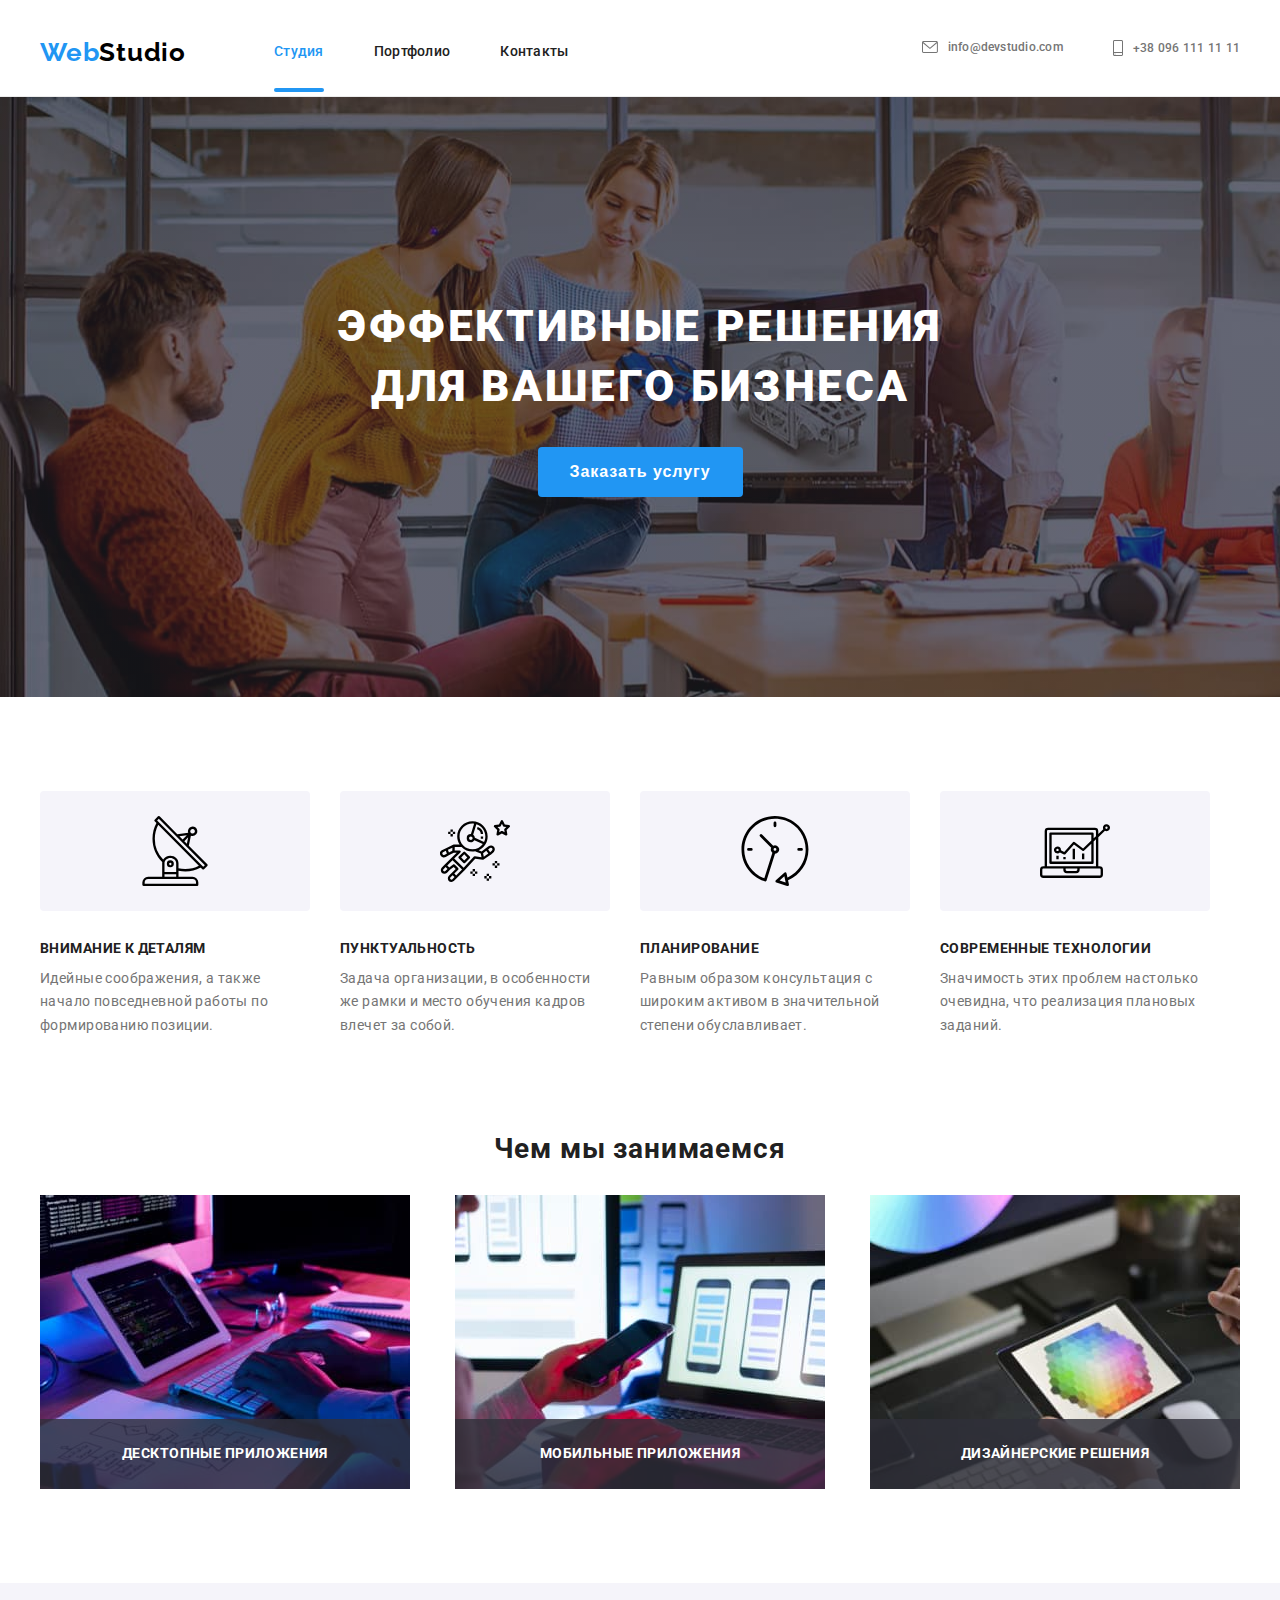
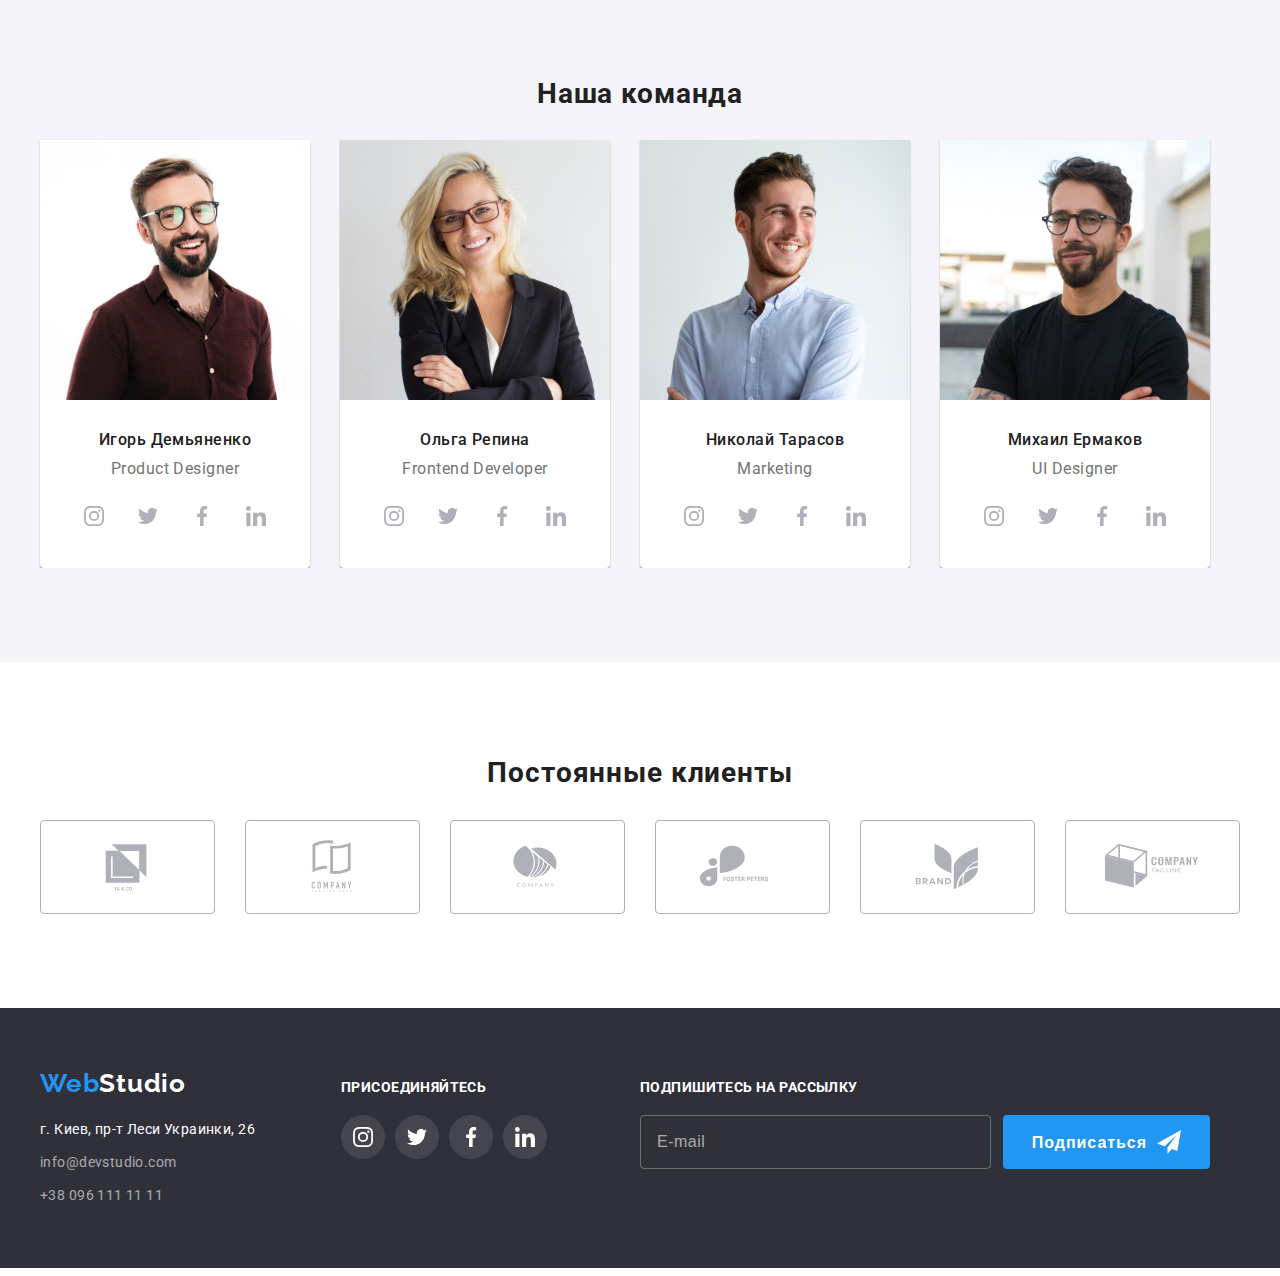
==== index.html @ 0d24db1a "main and portfolio pages update" ====
<!DOCTYPE html>
<html lang="ru">
  <head>
    <meta charset="UTF-8" />
    <meta http-equiv="X-UA-Compatible" content="IE=edge" />
    <meta name="viewport" content="width=device-width, initial-scale=1.0" />
    <title>Студия</title>
    <link rel="preconnect" href="https://fonts.gstatic.com" />
    <link
      href="https://fonts.googleapis.com/css2?family=Raleway:wght@700&family=Roboto:wght@400;500;700;900&display=swap"
      rel="stylesheet"
    />
    <link
      rel="stylesheet"
      href="https://cdnjs.cloudflare.com/ajax/libs/modern-normalize/1.1.0/modern-normalize.min.css"
      integrity="sha512-wpPYUAdjBVSE4KJnH1VR1HeZfpl1ub8YT/NKx4PuQ5NmX2tKuGu6U/JRp5y+Y8XG2tV+wKQpNHVUX03MfMFn9Q=="
      crossorigin="anonymous"
      referrerpolicy="no-referrer"
    />
    <link rel="stylesheet" href="./css/main.min.css" />
  </head>
  <body>
    <!--Header-->
    <header class="page-header">
      <div class="container header-container">
        <nav class="nav-menu">
          <a href="./index.html" class="logo"
            ><span class="logo__web">Web</span
            ><span class="logo__studio logo__studio_dark">Studio</span></a
          >
          <button type="button" class="btn btn-mob-menu">
            <svg class="btn-mob-menu" width="24" height="16">
              <use href=""></use>
              <use href=""></use>
            </svg>
          </button>
          <ul class="nav-list">
            <li class="nav-list__item">
              <a class="nav-list__link nav-list__link_current" href="./index.html">Студия</a>
            </li>
            <li class="nav-list__item">
              <a class="nav-list__link" href="./portfolio.html">Портфолио</a>
            </li>
            <li class="nav-list__item"><a class="nav-list__link" href="">Контакты</a></li>
          </ul>
        </nav>

        <ul class="contacts-list">
          <li class="contacts-list__item">
            <a class="contacts-list__link" href="mailto:info@devstudio.com">
              <svg class="contacts-list__icon" width="16" height="12">
                <use href="./images/symbol-defs.svg#icon-envelope"></use>
              </svg>
              info@devstudio.com
            </a>
          </li>
          <li class="contacts-list__item">
            <a class="contacts-list__link" href="tel:+380961111111">
              <svg class="contacts-list__icon" width="10" height="16">
                <use href="./images/symbol-defs.svg#icon-smartphone"></use>
              </svg>
              +38 096 111 11 11
            </a>
          </li>
        </ul>
      </div>
    </header>

    <!-- Main -->
    <main>
      <!--Hero-->
      <section class="section section-hero">
        <h1 class="hero-title main-title">Эффективные решения для вашего бизнеса</h1>
        <button class="btn btn-hero" type="button" data-modal-open>Заказать услугу</button>

        <!-- Modal -->
        <div class="backdrop is-hidden" data-modal>
          <div class="modal">
            <button type="button" class="close-btn" data-modal-close>
              <svg class="close-btn__icon" width="11" height="11">
                <use href="./images/symbol-defs.svg#icon-close-btn"></use>
              </svg>
            </button>

            <p class="modal-title">Оставьте свои данные, мы вам перезвоним</p>

            <form name="form">
              <div class="form-input-wrap">
                <label for="user-name" class="label">Имя</label>
                <div class="input-wrap">
                  <input type="text" name="name" id="user-name" class="input" />
                  <svg class="input__icon" width="18" height="18">
                    <use href="./images/symbol-defs.svg#icon-person"></use>
                  </svg>
                </div>
              </div>

              <div class="form-input-wrap">
                <label for="user-tel" class="label">Телефон</label>
                <div class="input-wrap">
                  <input type="tel" name="tel" id="user-tel" class="input" />
                  <svg class="input__icon" width="18" height="18">
                    <use href="./images/symbol-defs.svg#icon-phone-form"></use>
                  </svg>
                </div>
              </div>

              <div class="form-input-wrap">
                <label for="user-mail" class="label">Почта</label>
                <div class="input-wrap">
                  <input type="email" name="email" id="user-mail" class="input" />
                  <svg class="input__icon" width="18" height="18">
                    <use href="./images/symbol-defs.svg#icon-email-form"></use>
                  </svg>
                </div>
              </div>

              <div class="comment-wrap">
                <label for="user-comment" class="label">Комментарий</label>
                <textarea
                  name="form-comment"
                  id="user-comment"
                  class="comment"
                  placeholder="Введите текст"
                ></textarea>
              </div>

              <div class="agree-wrap">
                <input
                  type="checkbox"
                  name="checkbox"
                  id="check-agree"
                  class="user-check visually-hidden"
                />
                <label for="check-agree" class="label-agree">
                  <span class="label-agree__wrap">
                    <svg class="label-agree__icon" width="16" height="15">
                      <use href="./images/symbol-defs.svg#icon-check-item"></use>
                    </svg>
                  </span>
                  Соглашаюсь с рассылкой и принимаю &nbsp;<a class="label-agree__link" href=""
                    >Условия договора</a
                  >
                </label>
              </div>

              <button type="submit" class="btn btn-modal">Отправить</button>
            </form>
          </div>
        </div>
      </section>

      <!--Features-->
      <section class="section">
        <div class="container">
          <h2 class="visually-hidden">Особенности</h2>

          <ul class="features-list">
            <li class="features-list__item">
              <div class="features-list__container">
                <svg class="features-list__icon" width="70" height="70">
                  <use href="./images/symbol-defs.svg#icon-antenna"></use>
                </svg>
              </div>
              <h3 class="features-list__title">Внимание к деталям</h3>
              <p class="features-list__text">
                Идейные соображения, а также начало повседневной работы по формированию позиции.
              </p>
            </li>

            <li class="features-list__item">
              <div class="features-list__container">
                <svg class="features-list__icon" width="70" height="70">
                  <use href="./images/symbol-defs.svg#icon-astronaut"></use>
                </svg>
              </div>
              <h3 class="features-list__title">Пунктуальность</h3>
              <p class="features-list__text">
                Задача организации, в особенности же рамки и место обучения кадров влечет за собой.
              </p>
            </li>

            <li class="features-list__item features-card">
              <div class="features-list__container">
                <svg class="features-list__icon" width="70" height="70">
                  <use href="./images/symbol-defs.svg#icon-clock"></use>
                </svg>
              </div>
              <h3 class="features-list__title">Планирование</h3>
              <p class="features-list__text">
                Равным образом консультация с широким активом в значительной степени обуславливает.
              </p>
            </li>

            <li class="features-list__item">
              <div class="features-list__container">
                <svg class="features-list__icon" width="70" height="70">
                  <use href="./images/symbol-defs.svg#icon-diagram"></use>
                </svg>
              </div>
              <h3 class="features-list__title">Современные технологии</h3>
              <p class="features-list__text">
                Значимость этих проблем настолько очевидна, что реализация плановых заданий.
              </p>
            </li>
          </ul>

          <div class="specialisation-container">
            <h2 class="section-title">Чем мы занимаемся</h2>

            <ul class="specialisation-list">
              <li>
                <figure class="specialisation-list__fig">
                  <img
                    class="images"
                    src="./images/box-1.jpg"
                    width="370"
                    alt="Разработка структуры проекта"
                  />
                  <figcaption class="specialisation-list__label">Десктопные приложения</figcaption>
                </figure>
              </li>

              <li>
                <figure class="specialisation-list__fig">
                  <img
                    class="images"
                    src="./images/box-2.jpg"
                    width="370"
                    alt="Разработка дизайна проекта"
                  />
                  <figcaption class="specialisation-list__label">Мобильные приложения</figcaption>
                </figure>
              </li>

              <li>
                <figure class="specialisation-list__fig">
                  <img
                    class="images"
                    src="./images/box-3.jpg"
                    width="370"
                    alt="Подбор оформления для проекта"
                  />
                  <figcaption class="specialisation-list__label">Дизайнерские решения</figcaption>
                </figure>
              </li>
            </ul>
          </div>
        </div>
      </section>

      <!-- Our team -->
      <section class="section section_bgc_light-gray">
        <div class="container">
          <h2 class="section-title">Наша команда</h2>
          <ul class="team-list">
            <li class="team-list__item">
              <img
                class="images team-list__images"
                src="./images/img-1.jpg"
                width="270"
                alt="Фотография специалиста"
              />
              <h3 class="team-list__name">Игорь Демьяненко</h3>
              <p class="team-list__profession">Product Designer</p>

              <ul class="socials-list">
                <li class="socials-list__item">
                  <a class="socials-list__link" href="">
                    <svg
                      class="socials-list__icon socials-list__icon_fill_light-gray"
                      width="20"
                      height="20"
                    >
                      <use href="./images/symbol-defs.svg#icon-instagram"></use>
                    </svg>
                  </a>
                </li>

                <li class="socials-list__item">
                  <a class="socials-list__link" href="">
                    <svg
                      class="socials-list__icon socials-list__icon_fill_light-gray"
                      width="20"
                      height="20"
                    >
                      <use href="./images/symbol-defs.svg#icon-twitter"></use>
                    </svg>
                  </a>
                </li>

                <li class="socials-list__item">
                  <a class="socials-list__link" href="">
                    <svg
                      class="socials-list__icon socials-list__icon_fill_light-gray"
                      width="20"
                      height="20"
                    >
                      <use href="./images/symbol-defs.svg#icon-facebook"></use>
                    </svg>
                  </a>
                </li>

                <li class="socials-list__item">
                  <a class="socials-list__link" href="">
                    <svg
                      class="socials-list__icon socials-list__icon_fill_light-gray"
                      width="20"
                      height="20"
                    >
                      <use href="./images/symbol-defs.svg#icon-linkedin"></use>
                    </svg>
                  </a>
                </li>
              </ul>
            </li>

            <li class="team-list__item">
              <img
                class="images team-list__images"
                src="./images/img-2.jpg"
                width="270"
                alt="Фотография специалиста"
              />
              <h3 class="team-list__name">Ольга Репина</h3>
              <p class="team-list__profession" lang="en">Frontend Developer</p>

              <ul class="socials-list">
                <li class="socials-list__item">
                  <a class="socials-list__link" href="">
                    <svg
                      class="socials-list__icon socials-list__icon_fill_light-gray"
                      width="20"
                      height="20"
                    >
                      <use href="./images/symbol-defs.svg#icon-instagram"></use>
                    </svg>
                  </a>
                </li>

                <li class="socials-list__item">
                  <a class="socials-list__link" href="">
                    <svg
                      class="socials-list__icon socials-list__icon_fill_light-gray"
                      width="20"
                      height="20"
                    >
                      <use href="./images/symbol-defs.svg#icon-twitter"></use>
                    </svg>
                  </a>
                </li>

                <li class="socials-list__item">
                  <a class="socials-list__link" href="">
                    <svg
                      class="socials-list__icon socials-list__icon_fill_light-gray"
                      width="20"
                      height="20"
                    >
                      <use href="./images/symbol-defs.svg#icon-facebook"></use>
                    </svg>
                  </a>
                </li>

                <li class="socials-list__item">
                  <a class="socials-list__link" href="">
                    <svg
                      class="socials-list__icon socials-list__icon_fill_light-gray"
                      width="20"
                      height="20"
                    >
                      <use href="./images/symbol-defs.svg#icon-linkedin"></use>
                    </svg>
                  </a>
                </li>
              </ul>
            </li>

            <li class="team-list__item">
              <img
                class="images team-list__images"
                src="./images/img-3.jpg"
                width="270"
                alt="Фотография специалиста"
              />
              <h3 class="team-list__name">Николай Тарасов</h3>
              <p class="team-list__profession" lang="en">Marketing</p>

              <ul class="socials-list">
                <li class="socials-list__item">
                  <a class="socials-list__link" href="">
                    <svg
                      class="socials-list__icon socials-list__icon_fill_light-gray"
                      width="20"
                      height="20"
                    >
                      <use href="./images/symbol-defs.svg#icon-instagram"></use>
                    </svg>
                  </a>
                </li>

                <li class="socials-list__item">
                  <a class="socials-list__link" href="">
                    <svg
                      class="socials-list__icon socials-list__icon_fill_light-gray"
                      width="20"
                      height="20"
                    >
                      <use href="./images/symbol-defs.svg#icon-twitter"></use>
                    </svg>
                  </a>
                </li>

                <li class="socials-list__item">
                  <a class="socials-list__link" href="">
                    <svg
                      class="socials-list__icon socials-list__icon_fill_light-gray"
                      width="20"
                      height="20"
                    >
                      <use href="./images/symbol-defs.svg#icon-facebook"></use>
                    </svg>
                  </a>
                </li>

                <li class="socials-list__item">
                  <a class="socials-list__link" href="">
                    <svg
                      class="socials-list__icon socials-list__icon_fill_light-gray"
                      width="20"
                      height="20"
                    >
                      <use href="./images/symbol-defs.svg#icon-linkedin"></use>
                    </svg>
                  </a>
                </li>
              </ul>
            </li>

            <li class="team-list__item">
              <img
                class="images team-list__images"
                src="./images/img-4.jpg"
                width="270"
                alt="Фотография специалиста"
              />
              <h3 class="team-list__name">Михаил Ермаков</h3>
              <p class="team-list__profession" lang="en">UI Designer</p>

              <ul class="socials-list">
                <li class="socials-list__item">
                  <a class="socials-list__link" href="">
                    <svg
                      class="socials-list__icon socials-list__icon_fill_light-gray"
                      width="20"
                      height="20"
                    >
                      <use href="./images/symbol-defs.svg#icon-instagram"></use>
                    </svg>
                  </a>
                </li>

                <li class="socials-list__item">
                  <a class="socials-list__link" href="">
                    <svg
                      class="socials-list__icon socials-list__icon_fill_light-gray"
                      width="20"
                      height="20"
                    >
                      <use href="./images/symbol-defs.svg#icon-twitter"></use>
                    </svg>
                  </a>
                </li>

                <li class="socials-list__item">
                  <a class="socials-list__link" href="">
                    <svg
                      class="socials-list__icon socials-list__icon_fill_light-gray"
                      width="20"
                      height="20"
                    >
                      <use href="./images/symbol-defs.svg#icon-facebook"></use>
                    </svg>
                  </a>
                </li>

                <li class="socials-list__item">
                  <a class="socials-list__link" href="">
                    <svg
                      class="socials-list__icon socials-list__icon_fill_light-gray"
                      width="20"
                      height="20"
                    >
                      <use href="./images/symbol-defs.svg#icon-linkedin"></use>
                    </svg>
                  </a>
                </li>
              </ul>
            </li>
          </ul>
        </div>
      </section>

      <!-- clients -->
      <section class="section-clients section">
        <div class="container">
          <h2 class="section-title">Постоянные клиенты</h2>
          <ul class="clients-list">
            <li class="clients-list__item">
              <a href="" class="clients-list__link">
                <svg class="clients-list__icon" width="106" height="60">
                  <use href="./images/symbol-defs.svg#icon-logo"></use>
                </svg>
              </a>
            </li>
            <li class="clients-list__item">
              <a href="" class="clients-list__link">
                <svg class="clients-list__icon" width="106" height="60">
                  <use href="./images/symbol-defs.svg#icon-logo-1"></use>
                </svg>
              </a>
            </li>
            <li class="clients-list__item">
              <a href="" class="clients-list__link">
                <svg class="clients-list__icon" width="106" height="60">
                  <use href="./images/symbol-defs.svg#icon-logo-2"></use>
                </svg>
              </a>
            </li>
            <li class="clients-list__item">
              <a href="" class="clients-list__link">
                <svg class="clients-list__icon" width="106" height="60">
                  <use href="./images/symbol-defs.svg#icon-logo-3"></use>
                </svg>
              </a>
            </li>
            <li class="clients-list__item">
              <a href="" class="clients-list__link">
                <svg class="clients-list__icon" width="106" height="60">
                  <use href="./images/symbol-defs.svg#icon-logo-4"></use>
                </svg>
              </a>
            </li>
            <li class="clients-list__item">
              <a href="" class="clients-list__link">
                <svg class="clients-list__icon" width="106" height="60">
                  <use href="./images/symbol-defs.svg#icon-logo-5"></use>
                </svg>
              </a>
            </li>
          </ul>
        </div>
      </section>
    </main>

    <!-- Footer -->
    <footer class="footer">
      <div class="container footer-container">
        <div class="tablet-footer">
          <div class="section-address">
            <a href="./index.html" class="logo footer-logo">
              <span class="logo__web">Web</span
              ><span class="logo__studio logo__studio_light">Studio</span></a
            >
            <ul class="footer-contacts">
              <li class="footer-contacts__item">
                <address class="footer-contacts__address">г. Киев, пр-т Леси Украинки, 26</address>
              </li>
              <li class="footer-contacts__item">
                <a class="footer-contacts__link" href="mailto:info@devstudio.com"
                  >info@devstudio.com</a
                >
              </li>
              <li class="item">
                <a class="footer-contacts__link" href="tel:+380961111111">+38 096 111 11 11</a>
              </li>
            </ul>
          </div>

          <!-- section socials -->
          <section class="socials-section">
            <h3 class="socials-title">Присоединяйтесь</h3>

            <ul class="socials-list">
              <li class="socials-list__item">
                <a href="" class="socials-list__link socials-list__link_bgc_gray">
                  <svg
                    class="socials-list__icon socials-list__icon_fill_white"
                    width="20"
                    height="20"
                  >
                    <use href="./images/symbol-defs.svg#icon-instagram"></use>
                  </svg>
                </a>
              </li>

              <li class="socials-list__item">
                <a href="" class="socials-list__link socials-list__link_bgc_gray">
                  <svg
                    class="socials-list__icon socials-list__icon_fill_white"
                    width="20"
                    height="20"
                  >
                    <use href="./images/symbol-defs.svg#icon-twitter"></use>
                  </svg>
                </a>
              </li>

              <li class="socials-list__item">
                <a href="" class="socials-list__link socials-list__link_bgc_gray">
                  <svg
                    class="socials-list__icon socials-list__icon_fill_white"
                    width="20"
                    height="20"
                  >
                    <use href="./images/symbol-defs.svg#icon-facebook"></use>
                  </svg>
                </a>
              </li>

              <li class="socials-list__item">
                <a href="" class="socials-list__link socials-list__link_bgc_gray">
                  <svg
                    class="socials-list__icon socials-list__icon_fill_white"
                    width="20"
                    height="20"
                  >
                    <use href="./images/symbol-defs.svg#icon-linkedin"></use>
                  </svg>
                </a>
              </li>
            </ul>
          </section>
        </div>
        <!-- subscribe form -->
        <form class="subscribe-form">
          <label class="subscribe-label" for="subscribe">Подпишитесь на рассылку</label>
          <div class="input-btn-container">
            <input
              class="subscribe-input"
              type="email"
              name="user-email"
              id="subscribe"
              placeholder="E-mail"
            />
            <button type="submit" class="btn btn-subscribe">
              Подписаться
              <svg class="btn-subscribe__icon" width="24" height="24">
                <use href="./images/symbol-defs.svg#icon-send"></use>
              </svg>
            </button>
          </div>
        </form>
      </div>
    </footer>
    <script src="./js/modal.js"></script>
  </body>
</html>
---- css/main.min.css ----
h1,h2,h3,h4,h5,h6,p,ul,a{margin:0;padding:0;list-style:none;text-decoration:none}button,input,textarea,a{outline:none}.visually-hidden{position:absolute;width:1px;height:1px;margin:-1px;padding:0;overflow:hidden;border:0;clip:rect(0 0 0 0)}body{width:100vw;margin-left:auto;margin-right:auto;font-family:'Roboto', sans-serif;color:#757575}.images{display:block;max-width:100%;height:auto}.page-header{border-bottom:1px solid #ececec}@media screen and (min-width: 768px){.header-container{display:flex;align-items:center}}.container{max-width:1200px;padding-left:15px;padding-right:15px;margin-left:auto;margin-right:auto;overflow-x:hidden}@media screen and (max-width: 767px){.container{max-width:480px}}@media screen and (min-width: 768px) and (max-width: 1199px){.container{max-width:768px}}.section{padding-top:60px;padding-bottom:60px}@media screen and (min-width: 1200px){.section{padding-top:94px;padding-bottom:94px}}.logo{font-family:"Raleway",sans-serif;font-weight:700;font-size:24px;line-height:1.17;letter-spacing:0.03em}.logo__studio_dark{color:#000000}.logo__studio_light{color:#ffffff}.logo__web{color:#2196f3}@media screen and (min-width: 1200px){.logo{font-size:26px;line-height:1.19}}.footer-logo{display:block;margin-bottom:20px}.nav-list{display:flex;margin-left:88px;font-weight:500;font-size:14px;line-height:1.14;letter-spacing:0.02em}@media screen and (max-width: 767px){.nav-list{display:none}}.nav-list__item{position:relative}.nav-list__item:not(:last-child){margin-right:50px}.nav-list__link{display:block;padding-top:32px;padding-bottom:32px;color:#212121;transition-property:color;transition-duration:250ms;transition-timing-function:cubic-bezier(0.4, 0, 0.2, 1)}.nav-list__link:hover,.nav-list__link:focus{color:#2196f3}.nav-list__link_current{color:#2196f3}.nav-list__link_current::after{content:'';position:absolute;left:0;bottom:0;width:100%;height:4px;border-radius:2px;background-color:#2196f3}.nav-menu{display:flex;align-items:center}.contacts-list{margin-left:auto;font-weight:500;font-size:12px;line-height:1.17;letter-spacing:0.02em}.contacts-list__item:not(:last-child){margin-bottom:10px}.contacts-list__icon{margin-right:10px;fill:#757575;transition-property:fill;transition-duration:250ms;transition-timing-function:cubic-bezier(0.4, 0, 0.2, 1)}@media screen and (max-width: 767px){.contacts-list{display:none}}@media screen and (min-width: 1200px){.contacts-list{display:flex}.contacts-list__link{padding-top:32px;padding-bottom:32px}.contacts-list__item:not(:last-child){margin-right:50px}}.contacts-list__link{display:flex;align-items:center;color:currentColor;transition-property:color;transition-duration:250ms;transition-timing-function:cubic-bezier(0.4, 0, 0.2, 1)}.contacts-list__link:hover,.contacts-list__link:focus{color:#2196f3}.contacts-list__link:hover .contacts-list__icon,.contacts-list__link:focus .contacts-list__icon{fill:#2196f3}.section-hero{width:100%;text-align:center}@media screen and (max-width: 1199px){.section-hero{padding:118px 60px;background-image:linear-gradient(rgba(47,48,58,0.4), rgba(47,48,58,0.4)),url(../images/bg.jpg);background-repeat:no-repeat;background-size:cover}}@media screen and (min-width: 1200px){.section-hero{max-width:1600px;margin-left:auto;margin-right:auto;padding-top:200px;padding-bottom:200px;background-image:linear-gradient(rgba(47,48,58,0.4), rgba(47,48,58,0.4)),url(../images/bg.jpg);background-repeat:no-repeat;background-size:cover}}.section-hero .main-title{margin-bottom:30px;margin-left:auto;margin-right:auto;max-width:360px;font-weight:900;font-size:26px;line-height:1.62;letter-spacing:0.06em;text-transform:uppercase;word-wrap:break-word;color:#fff}@media screen and (min-width: 1200px){.section-hero .main-title{max-width:696px;font-size:44px;line-height:1.36}}.btn{font-weight:700;font-size:16px;line-height:1.87;letter-spacing:0.06em;text-align:center;border-style:none;border-radius:4px;color:#fff;cursor:pointer;transition-property:background-color, box-shadow, color;transition-duration:250ms;transition-timing-function:cubic-bezier(0.4, 0, 0.2, 1)}.btn:hover,.btn:focus{box-shadow:0px 4px 4px rgba(0,0,0,0.15);background-color:#188ce8}.btn-mob-menu{display:flex;justify-content:center;align-items:center;margin-top:10px;margin-bottom:10px;margin-left:auto;width:40px;height:40px}@media screen and (min-width: 768px){.btn-mob-menu{display:none}}.btn-hero,.btn-modal,.btn-subscribe{background-color:#2196f3}.btn-hero{padding:10px 32px}.btn-modal{padding:10px 56px}.btn-subscribe{display:flex;align-items:center;margin-left:auto;margin-right:auto;padding:10px 29px}.btn-subscribe__icon{margin-left:10px;fill:#fff}.filter-list__button{padding:6px 22px;font-weight:500;line-height:1.62;letter-spacing:0.03em;color:#212121;background-color:#f5f4fa}.filter-list__button:focus,.filter-list__button:hover{color:#fff;background-color:#2196f3;box-shadow:0px 3px 1px rgba(0,0,0,0.1),0px 1px 2px rgba(0,0,0,0.08),0px 2px 2px rgba(0,0,0,0.12)}.backdrop{width:100vw;height:100vh;position:fixed;top:0;left:0;z-index:1;background-color:rgba(0,0,0,0.2);transition-property:opacity, background-color;transition-duration:250ms;transition-timing-function:cubic-bezier(0.4, 0, 0.2, 1)}.is-hidden{opacity:0;pointer-events:none}.modal{position:absolute;left:50%;top:50%;padding:40px;transform:translate(-50%, -50%);width:528px;min-height:581px;background-color:#fff;box-shadow:0px 1px 3px rgba(0,0,0,0.12),0px 1px 1px rgba(0,0,0,0.14),0px 2px 1px rgba(0,0,0,0.2);border-radius:4px}.modal-title{margin-bottom:12px;font-weight:700;font-size:20px;line-height:1.15;text-align:center;letter-spacing:0.03em;color:#212121}.close-btn{display:flex;justify-content:center;align-items:center;position:absolute;top:8px;right:8px;width:30px;height:30px;background-color:#fff;border:1px solid rgba(0,0,0,0.1);border-radius:50%;cursor:pointer}.close-btn__icon{fill:#000;margin:auto;transition-property:fill;transition-duration:250ms;transition-timing-function:cubic-bezier(0.4, 0, 0.2, 1)}.close-btn:hover .close-btn__icon{fill:#2196f3}.form-input-wrap{display:flex;flex-direction:column}.label{margin-bottom:4px;font-size:12px;line-height:1.17;letter-spacing:0.01em;color:#757575;text-align:left}.input-wrap{position:relative;margin-bottom:10px}.input{height:40px;width:100%;padding-left:42px;border:1px solid rgba(33,33,33,0.2);border-radius:4px;transition-property:border-color;transition-duration:250ms;transition-timing-function:cubic-bezier(0.4, 0, 0.2, 1)}.input__icon{position:absolute;top:50%;left:12px;transform:translateY(-50%);transition-property:fill;transition-duration:250ms;transition-timing-function:cubic-bezier(0.4, 0, 0.2, 1)}.input:hover,.input:focus{border-color:#2196f3}.input:hover+.input__icon,.input:focus+.input__icon{fill:#2196f3}.comment-wrap{display:flex;flex-direction:column}.comment{height:120px;padding:12px 16px;margin-bottom:20px;resize:none;border:1px solid rgba(33,33,33,0.2);border-radius:4px}.comment::placeholder{font-size:12px;line-height:1.17;letter-spacing:0.01em;color:rgba(117,117,117,0.5)}.comment:hover,.comment:focus{border-color:#2196f3}.agree-wrap{display:flex;align-items:center;justify-content:center;height:24px;margin-bottom:30px}.label-agree{display:flex;align-items:center;margin-bottom:0;font-size:14px;line-height:1.71;letter-spacing:0.03em;color:#757575}.label-agree__wrap{display:flex;align-items:center;justify-content:center;margin-right:7px;width:16px;height:15px;border:2px solid #000;border-radius:2px;fill:#fff}.user-check:checked+.label-agree .label-agree__wrap{border:none;background-color:#2196f3}.label-agree__link{color:#2196f3;text-decoration:underline}.section-title{margin-bottom:30px;font-weight:700;font-size:28px;line-height:1.18;text-align:center;letter-spacing:0.03em;color:#212121}.section_bgc_light-gray{background-color:#f5f4fa}.features-list__container{max-width:100%;display:flex;justify-content:center;align-items:center;margin-bottom:30px;height:120px;background:#f5f4fa;border-radius:4px}.features-list__title{margin-bottom:10px;font-weight:700;font-size:14px;line-height:1.14;letter-spacing:0.03em;text-transform:uppercase;color:#212121}.features-list__text{font-size:14px;line-height:1.71;letter-spacing:0.03em}@media screen and (max-width: 767px){.features-list__title{text-align:center}.features-list__item:not(:last-child){margin-bottom:30px}}@media screen and (min-width: 1200px){.features-list{margin-bottom:94px;display:flex}.features-list:not(:last-child){margin-right:30px}}@media screen and (min-width: 767px) and (max-width: 1199px){.features-list{display:flex;flex-wrap:wrap;margin-top:-30px;margin-left:-30px}.features-list__item{margin-top:30px;margin-left:30px;max-width:calc((100% - 60px) / 2)}}@media screen and (min-width: 1200px){.features-list{display:flex;margin-top:-30px;margin-left:-30px}.features-list__item{margin-top:30px;margin-left:30px;max-width:calc((100% - 120px) / 4)}.features-list:not(:last-child){margin-right:30px}}.specialisation-container{display:none}@media screen and (min-width: 1200px){.specialisation-container{display:block}}.specialisation-list{display:flex;justify-content:space-between}.specialisation-list__fig{display:flex;position:relative;margin:0}.specialisation-list__label{position:absolute;bottom:0;width:100%;padding-top:27px;padding-bottom:27px;font-weight:700;font-size:14px;line-height:1.14;text-align:center;letter-spacing:0.03em;text-transform:uppercase;color:#fff;background:rgba(47,48,58,0.8)}.team-list__item{padding-bottom:30px;background:#ffffff;box-shadow:0px 1px 3px rgba(0,0,0,0.12),0px 1px 1px rgba(0,0,0,0.14),0px 2px 1px rgba(0,0,0,0.2);border-radius:0px 0px 4px 4px}@media screen and (max-width: 767px){.team-list__item:not(:last-child){margin-bottom:30px}}.team-list__images{margin-bottom:30px}.team-list__name{margin-bottom:10px;font-weight:500;font-size:16px;line-height:1.19;text-align:center;letter-spacing:0.03em;color:#212121}.team-list__profession{margin-bottom:16px;font-size:16px;line-height:1.19;text-align:center;letter-spacing:0.03em}@media screen and (min-width: 768px) and (max-width: 1199px){.team-list{display:flex;flex-wrap:wrap;margin-top:-30px;margin-left:-30px}.team-list__item{width:calc((100% - 60px) / 2);margin-top:30px;margin-left:30px}}@media screen and (min-width: 1200px){.team-list{display:flex}.team-list__item:not(:last-child){margin-right:30px}}.socials-list{display:flex;justify-content:center}.socials-list__item:not(:last-child){margin-right:10px}.socials-list__link{display:flex;justify-content:center;align-items:center;width:44px;height:44px;border-radius:50%;transition-property:background-color;transition-duration:250ms;transition-timing-function:cubic-bezier(0.4, 0, 0.2, 1)}.socials-list__link:hover,.socials-list__link:focus{background-color:#2196f3}.socials-list__link:hover .socials-list__icon,.socials-list__link:focus .socials-list__icon{fill:#fff}.socials-list__link_bgc_gray{background-color:rgba(255,255,255,0.1)}.socials-list__icon{transition-property:fill;transition-duration:250ms;transition-timing-function:cubic-bezier(0.4, 0, 0.2, 1)}.socials-list__icon_fill_light-gray{fill:#afb1b8}.socials-list__icon_fill_white{fill:#fff}.clients-list__link{display:flex;justify-content:center;align-items:center;height:92px;border:1px solid #afb1b8;border-radius:4px;transition-property:border;transition-duration:250ms;transition-timing-function:cubic-bezier(0.4, 0, 0.2, 1)}.clients-list__link:hover,.clients-list__link:focus{border:1px solid #2196f3}.clients-list__link:hover .clients-list__icon,.clients-list__link:hover .clients-list__icon,.clients-list__link:focus .clients-list__icon,.clients-list__link:focus .clients-list__icon{fill:#2196f3}.clients-list__icon{fill:#afb1b8;transition-property:fill;transition-duration:250ms;transition-timing-function:cubic-bezier(0.4, 0, 0.2, 1)}.clients-list{display:flex;flex-wrap:wrap;margin-top:-30px;margin-left:-30px}.clients-list__item{width:calc((100% - 60px) / 2);margin-top:30px;margin-left:30px}@media screen and (min-width: 768px) and (max-width: 1199px){.clients-list{display:flex;flex-wrap:wrap;margin-top:-30px;margin-left:-30px}.clients-list__item{width:calc((100% - 90px) / 3);margin-top:30px;margin-left:30px}}@media screen and (min-width: 1200px){.clients-list{display:flex;margin-top:-30px;margin-left:-30px}.clients-list__item{width:calc((100% - 180px) / 6);margin-top:30px;margin-left:30px}}.footer{background-color:#2f303a}.footer-container{padding-top:60px;padding-bottom:60px}@media screen and (min-width: 1200px){.footer-container{display:flex}}@media screen and (min-width: 768px){.tablet-footer{display:flex;align-items:top;justify-content:center}}.footer-contacts__address{font-style:inherit;font-size:14px;line-height:1.71;letter-spacing:0.03em;color:#fff}.footer-contacts__link{font-size:14px;line-height:1.71;letter-spacing:0.03em;color:rgba(255,255,255,0.6);transition-property:color;transition-duration:250ms;transition-timing-function:cubic-bezier(0.4, 0, 0.2, 1)}.footer-contacts__link:hover,.footer-contacts__link:focus{color:#2196f3}@media screen and (max-width: 767px){.section-address{text-align:center;margin-bottom:60px}.footer-contacts{text-align:center}.footer-contacts__item:not(:last-child){margin-bottom:8px}}@media screen and (min-width: 768px) and (max-width: 1199px){.section-address{text-align:center;margin-bottom:60px}.footer-contacts{text-align:center}.footer-contacts__item:nth-child(1){margin-bottom:5px}.footer-contacts__item:nth-child(2){margin-bottom:8px}}@media screen and (min-width: 1200px){.section-address{display:flex;flex-flow:column;min-width:231px}.footer-contacts__item:not(:last-child){margin-bottom:9px}}.socials-title{margin-bottom:20px;font-weight:700;font-size:14px;line-height:1.14;letter-spacing:0.03em;text-transform:uppercase;color:#fff}@media screen and (max-width: 767px){.socials-section{text-align:center;margin-bottom:60px}}@media screen and (min-width: 768px) and (max-width: 1199px){.socials-section{text-align:center;margin-left:165px}}@media screen and (min-width: 1200px){.socials-section{padding-top:12px;margin-left:70px}}.subscribe-form{text-align:center}@media screen and (min-width: 1200px){.input-btn-container{display:flex;width:570px}.subscribe-form{margin-left:93px;padding-top:12px;text-align-last:left}}.subscribe-label{display:block;margin-bottom:20px;font-weight:700;font-size:14px;line-height:1.14;letter-spacing:0.03em;text-transform:uppercase;color:#fff}.subscribe-input{height:50px;padding-left:16px;margin-bottom:20px;width:100%;border:1px solid rgba(255,255,255,0.3);border-radius:4px;background-color:transparent;color:#fff}.subscribe-input::placeholder{font-size:16px;line-height:1.25;letter-spacing:0.03em;color:rgba(255,255,255,0.6)}.subscribe-input:hover,.subscribe-input:focus{border-color:#2196f3}@media screen and (min-width: 768px){.subscribe-input{width:450px}}@media screen and (min-width: 1200px){.subscribe-input{margin-right:12px;margin-bottom:0}}.projects{padding-top:94px;padding-bottom:94px}.filter-list{display:flex;justify-content:center;margin-bottom:50px}.filter-list__item:not(:last-child){margin-right:8px}.projects-list{display:flex;flex-wrap:wrap;margin-top:-30px;margin-left:-30px}.projects-list__fig{position:relative;margin:0;overflow:hidden}.projects-list__overlay{position:absolute;bottom:0;left:0;transform:translateY(105%);padding:63px 24px;width:100%;height:100%;font-size:18px;line-height:1.56;letter-spacing:0.03em;color:#fff;background:rgba(33,150,243,0.9);transition:transform 250ms cubic-bezier(0.4, 0, 0.2, 1)}.projects-list__card{display:block;padding:20px 24px;border:1px solid #eeeeee;border-top:none}.projects-list__name{margin-bottom:4px;font-weight:700;font-size:18px;line-height:36px;letter-spacing:0.06em;color:#212121}.projects-list__type{font-size:16px;line-height:30px;letter-spacing:0.03em}.projects-list__item{flex-basis:calc(100% / 3 - 30px);margin-top:30px;margin-left:30px;transition-property:box-shadow;transition-duration:250ms;transition-timing-function:cubic-bezier(0.4, 0, 0.2, 1)}.projects-list__item:hover{box-shadow:0px 1px 1px rgba(0,0,0,0.12),0px 4px 4px rgba(0,0,0,0.06),1px 4px 6px rgba(0,0,0,0.16)}.projects-list__item:hover .projects-list__overlay{transform:translateY(0)}
/*# sourceMappingURL=main.min.css.map */
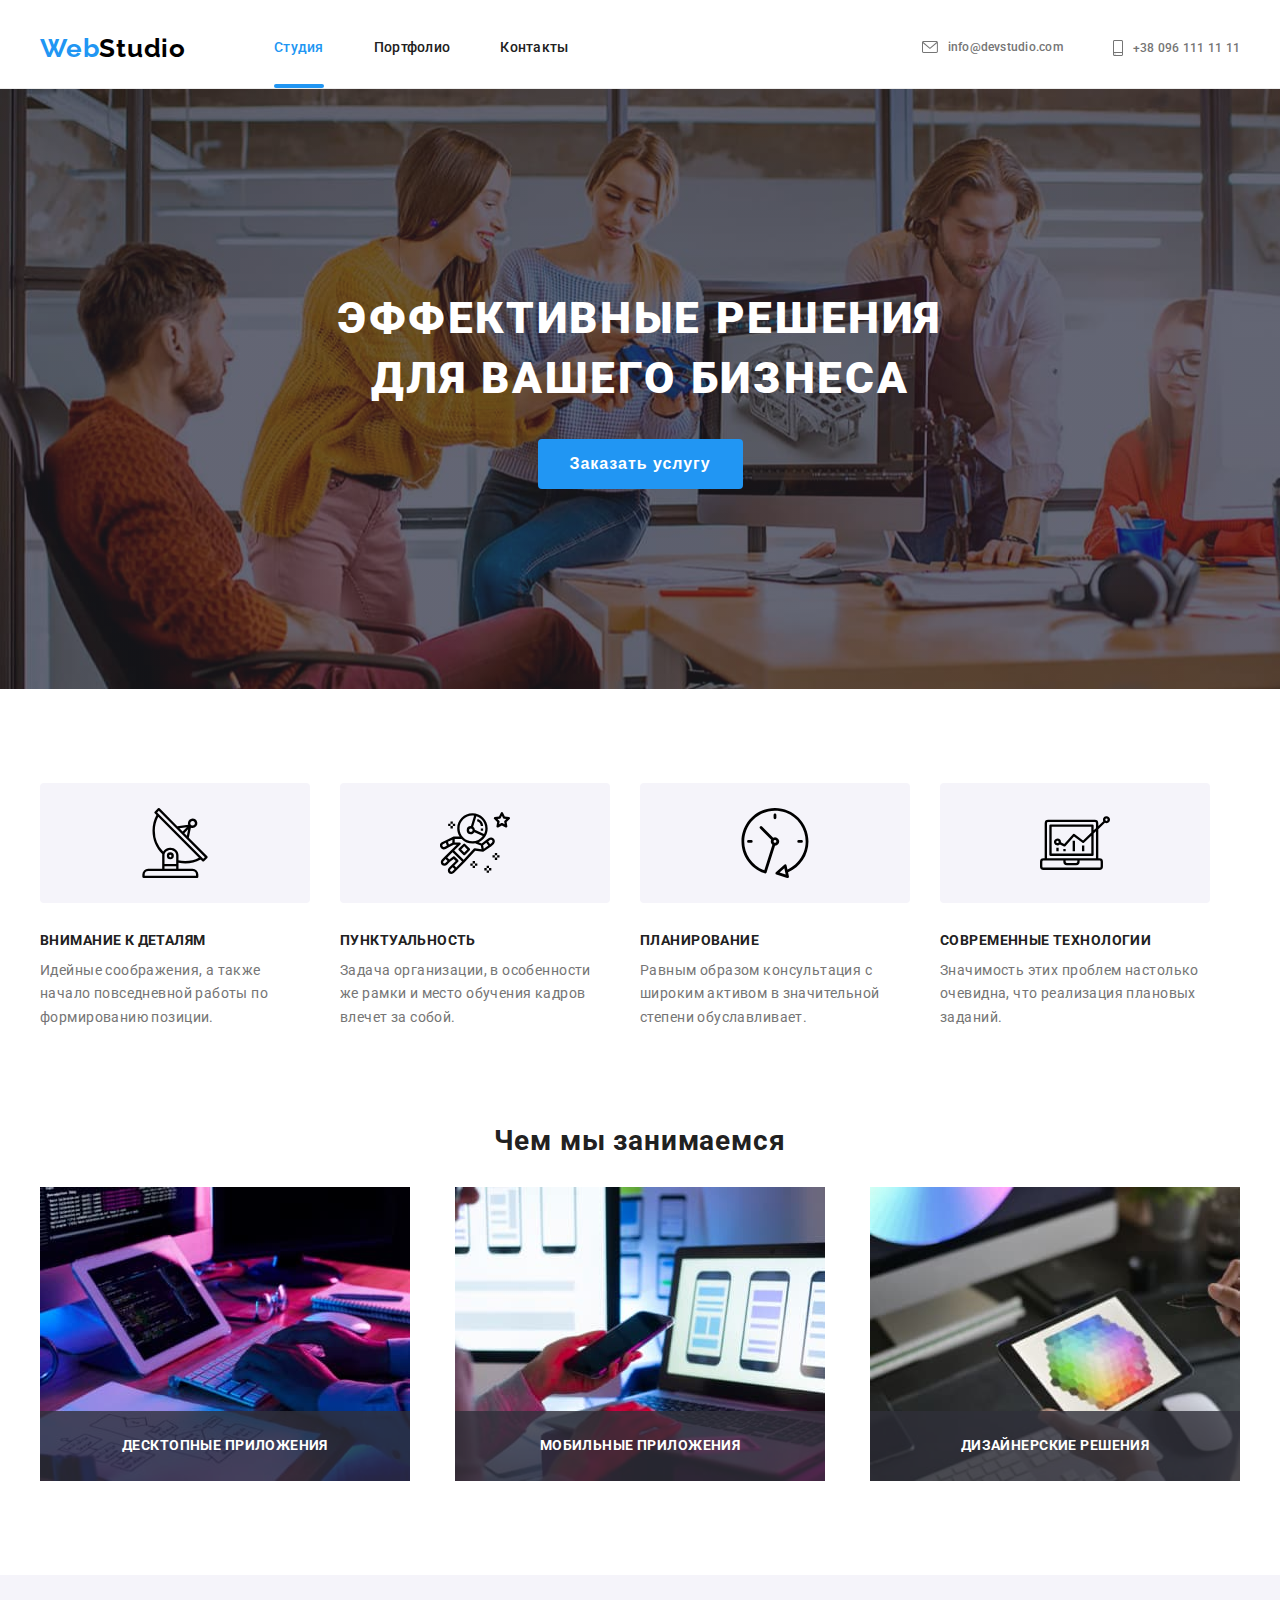
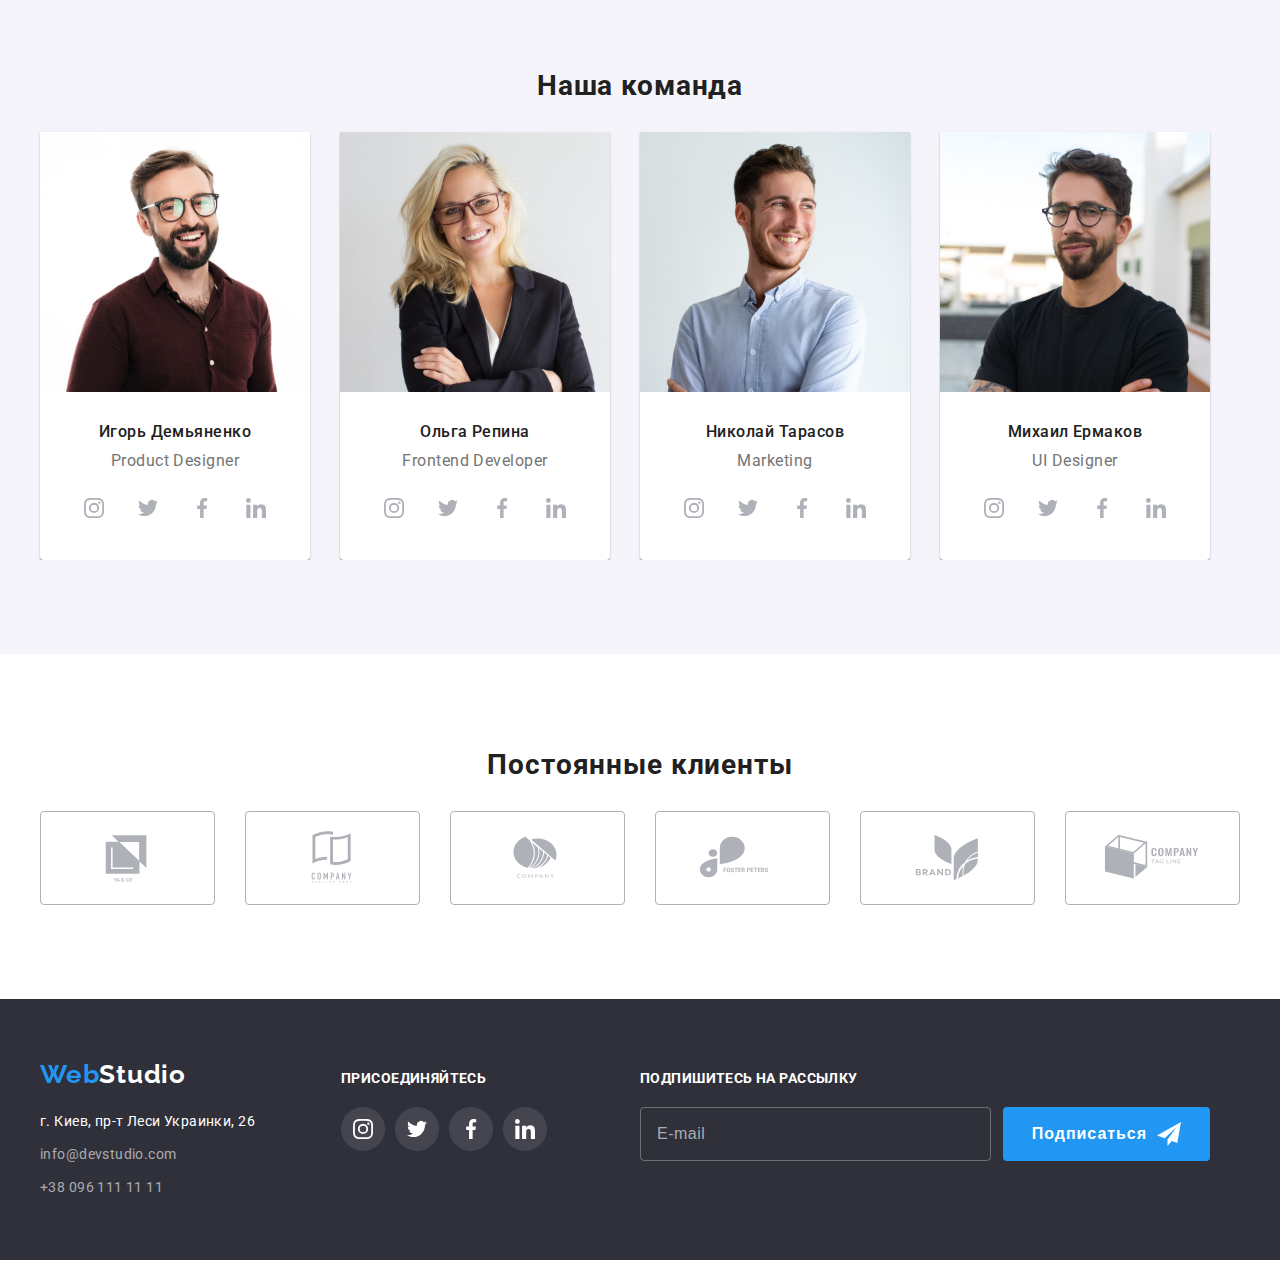
==== commit f85c760d: "updates" ====
--- a/index.html
+++ b/index.html
@@ -20,20 +20,62 @@
     <link rel="stylesheet" href="./css/main.min.css" />
   </head>
   <body>
+    <!-- mobile-menu -->
+    <button type="button" class="btn-mob-menu" data-menu-button>
+      <svg class="btn-mob-menu" width="24" height="16">
+        <use href=""></use>
+        <use href=""></use>
+      </svg>
+    </button>
+
+    <div class="mob-menu-container" data-menu>
+      <nav class="nav-mob">
+        <ul class="nav-list-mob">
+          <li class="nav-list-mob__item">
+            <a class="nav-list-mob__link nav-list-mob__link_current" href="./index.html">Студия</a>
+          </li>
+          <li class="nav-list-mob__item">
+            <a class="nav-list-mob__link" href="./portfolio.html">Портфолио</a>
+          </li>
+          <li class="nav-list-mob__item"><a class="nav-list-mob__link" href="">Контакты</a></li>
+        </ul>
+      </nav>
+      <div class="contacts-mob-container">
+        <ul class="contacts-mob">
+          <li class="contacts-mob__item contacts-mob__item_tel">
+            <a class="contacts-mob__link contacts-mob__link_tel" href="">+38 096 111 11 11</a>
+          </li>
+          <li class="contacts-mob__item contacts-mob__item_mail">
+            <a class="contacts-mob__link contacts-mob__link_mail" href="">info@devstudio.com</a>
+          </li>
+        </ul>
+
+        <ul class="socials-mob">
+          <li class="socials-mob__item">
+            <a class="socials-mob__link" href="">Instagram</a>
+          </li>
+          <li class="socials-mob__item">
+            <a class="socials-mob__link" href="">Twitter</a>
+          </li>
+          <li class="socials-mob__item">
+            <a class="socials-mob__link" href="">Facebook</a>
+          </li>
+          <li class="socials-mob__item">
+            <a class="socials-mob__link" href="">LinkedIn</a>
+          </li>
+        </ul>
+      </div>
+    </div>
+
     <!--Header-->
     <header class="page-header">
+      <!-- tablet-and-desktop-menu-->
       <div class="container header-container">
         <nav class="nav-menu">
           <a href="./index.html" class="logo"
             ><span class="logo__web">Web</span
             ><span class="logo__studio logo__studio_dark">Studio</span></a
           >
-          <button type="button" class="btn btn-mob-menu">
-            <svg class="btn-mob-menu" width="24" height="16">
-              <use href=""></use>
-              <use href=""></use>
-            </svg>
-          </button>
           <ul class="nav-list">
             <li class="nav-list__item">
               <a class="nav-list__link nav-list__link_current" href="./index.html">Студия</a>
@@ -654,5 +696,6 @@
       </div>
     </footer>
     <script src="./js/modal.js"></script>
+    <script src="./js/mobile-menu.js"></script>
   </body>
 </html>
--- a/css/main.min.css
+++ b/css/main.min.css
@@ -1,2 +1,2 @@
-h1,h2,h3,h4,h5,h6,p,ul,a{margin:0;padding:0;list-style:none;text-decoration:none}button,input,textarea,a{outline:none}.visually-hidden{position:absolute;width:1px;height:1px;margin:-1px;padding:0;overflow:hidden;border:0;clip:rect(0 0 0 0)}body{width:100vw;margin-left:auto;margin-right:auto;font-family:'Roboto', sans-serif;color:#757575}.images{display:block;max-width:100%;height:auto}.page-header{border-bottom:1px solid #ececec}@media screen and (min-width: 768px){.header-container{display:flex;align-items:center}}.container{max-width:1200px;padding-left:15px;padding-right:15px;margin-left:auto;margin-right:auto;overflow-x:hidden}@media screen and (max-width: 767px){.container{max-width:480px}}@media screen and (min-width: 768px) and (max-width: 1199px){.container{max-width:768px}}.section{padding-top:60px;padding-bottom:60px}@media screen and (min-width: 1200px){.section{padding-top:94px;padding-bottom:94px}}.logo{font-family:"Raleway",sans-serif;font-weight:700;font-size:24px;line-height:1.17;letter-spacing:0.03em}.logo__studio_dark{color:#000000}.logo__studio_light{color:#ffffff}.logo__web{color:#2196f3}@media screen and (min-width: 1200px){.logo{font-size:26px;line-height:1.19}}.footer-logo{display:block;margin-bottom:20px}.nav-list{display:flex;margin-left:88px;font-weight:500;font-size:14px;line-height:1.14;letter-spacing:0.02em}@media screen and (max-width: 767px){.nav-list{display:none}}.nav-list__item{position:relative}.nav-list__item:not(:last-child){margin-right:50px}.nav-list__link{display:block;padding-top:32px;padding-bottom:32px;color:#212121;transition-property:color;transition-duration:250ms;transition-timing-function:cubic-bezier(0.4, 0, 0.2, 1)}.nav-list__link:hover,.nav-list__link:focus{color:#2196f3}.nav-list__link_current{color:#2196f3}.nav-list__link_current::after{content:'';position:absolute;left:0;bottom:0;width:100%;height:4px;border-radius:2px;background-color:#2196f3}.nav-menu{display:flex;align-items:center}.contacts-list{margin-left:auto;font-weight:500;font-size:12px;line-height:1.17;letter-spacing:0.02em}.contacts-list__item:not(:last-child){margin-bottom:10px}.contacts-list__icon{margin-right:10px;fill:#757575;transition-property:fill;transition-duration:250ms;transition-timing-function:cubic-bezier(0.4, 0, 0.2, 1)}@media screen and (max-width: 767px){.contacts-list{display:none}}@media screen and (min-width: 1200px){.contacts-list{display:flex}.contacts-list__link{padding-top:32px;padding-bottom:32px}.contacts-list__item:not(:last-child){margin-right:50px}}.contacts-list__link{display:flex;align-items:center;color:currentColor;transition-property:color;transition-duration:250ms;transition-timing-function:cubic-bezier(0.4, 0, 0.2, 1)}.contacts-list__link:hover,.contacts-list__link:focus{color:#2196f3}.contacts-list__link:hover .contacts-list__icon,.contacts-list__link:focus .contacts-list__icon{fill:#2196f3}.section-hero{width:100%;text-align:center}@media screen and (max-width: 1199px){.section-hero{padding:118px 60px;background-image:linear-gradient(rgba(47,48,58,0.4), rgba(47,48,58,0.4)),url(../images/bg.jpg);background-repeat:no-repeat;background-size:cover}}@media screen and (min-width: 1200px){.section-hero{max-width:1600px;margin-left:auto;margin-right:auto;padding-top:200px;padding-bottom:200px;background-image:linear-gradient(rgba(47,48,58,0.4), rgba(47,48,58,0.4)),url(../images/bg.jpg);background-repeat:no-repeat;background-size:cover}}.section-hero .main-title{margin-bottom:30px;margin-left:auto;margin-right:auto;max-width:360px;font-weight:900;font-size:26px;line-height:1.62;letter-spacing:0.06em;text-transform:uppercase;word-wrap:break-word;color:#fff}@media screen and (min-width: 1200px){.section-hero .main-title{max-width:696px;font-size:44px;line-height:1.36}}.btn{font-weight:700;font-size:16px;line-height:1.87;letter-spacing:0.06em;text-align:center;border-style:none;border-radius:4px;color:#fff;cursor:pointer;transition-property:background-color, box-shadow, color;transition-duration:250ms;transition-timing-function:cubic-bezier(0.4, 0, 0.2, 1)}.btn:hover,.btn:focus{box-shadow:0px 4px 4px rgba(0,0,0,0.15);background-color:#188ce8}.btn-mob-menu{display:flex;justify-content:center;align-items:center;margin-top:10px;margin-bottom:10px;margin-left:auto;width:40px;height:40px}@media screen and (min-width: 768px){.btn-mob-menu{display:none}}.btn-hero,.btn-modal,.btn-subscribe{background-color:#2196f3}.btn-hero{padding:10px 32px}.btn-modal{padding:10px 56px}.btn-subscribe{display:flex;align-items:center;margin-left:auto;margin-right:auto;padding:10px 29px}.btn-subscribe__icon{margin-left:10px;fill:#fff}.filter-list__button{padding:6px 22px;font-weight:500;line-height:1.62;letter-spacing:0.03em;color:#212121;background-color:#f5f4fa}.filter-list__button:focus,.filter-list__button:hover{color:#fff;background-color:#2196f3;box-shadow:0px 3px 1px rgba(0,0,0,0.1),0px 1px 2px rgba(0,0,0,0.08),0px 2px 2px rgba(0,0,0,0.12)}.backdrop{width:100vw;height:100vh;position:fixed;top:0;left:0;z-index:1;background-color:rgba(0,0,0,0.2);transition-property:opacity, background-color;transition-duration:250ms;transition-timing-function:cubic-bezier(0.4, 0, 0.2, 1)}.is-hidden{opacity:0;pointer-events:none}.modal{position:absolute;left:50%;top:50%;padding:40px;transform:translate(-50%, -50%);width:528px;min-height:581px;background-color:#fff;box-shadow:0px 1px 3px rgba(0,0,0,0.12),0px 1px 1px rgba(0,0,0,0.14),0px 2px 1px rgba(0,0,0,0.2);border-radius:4px}.modal-title{margin-bottom:12px;font-weight:700;font-size:20px;line-height:1.15;text-align:center;letter-spacing:0.03em;color:#212121}.close-btn{display:flex;justify-content:center;align-items:center;position:absolute;top:8px;right:8px;width:30px;height:30px;background-color:#fff;border:1px solid rgba(0,0,0,0.1);border-radius:50%;cursor:pointer}.close-btn__icon{fill:#000;margin:auto;transition-property:fill;transition-duration:250ms;transition-timing-function:cubic-bezier(0.4, 0, 0.2, 1)}.close-btn:hover .close-btn__icon{fill:#2196f3}.form-input-wrap{display:flex;flex-direction:column}.label{margin-bottom:4px;font-size:12px;line-height:1.17;letter-spacing:0.01em;color:#757575;text-align:left}.input-wrap{position:relative;margin-bottom:10px}.input{height:40px;width:100%;padding-left:42px;border:1px solid rgba(33,33,33,0.2);border-radius:4px;transition-property:border-color;transition-duration:250ms;transition-timing-function:cubic-bezier(0.4, 0, 0.2, 1)}.input__icon{position:absolute;top:50%;left:12px;transform:translateY(-50%);transition-property:fill;transition-duration:250ms;transition-timing-function:cubic-bezier(0.4, 0, 0.2, 1)}.input:hover,.input:focus{border-color:#2196f3}.input:hover+.input__icon,.input:focus+.input__icon{fill:#2196f3}.comment-wrap{display:flex;flex-direction:column}.comment{height:120px;padding:12px 16px;margin-bottom:20px;resize:none;border:1px solid rgba(33,33,33,0.2);border-radius:4px}.comment::placeholder{font-size:12px;line-height:1.17;letter-spacing:0.01em;color:rgba(117,117,117,0.5)}.comment:hover,.comment:focus{border-color:#2196f3}.agree-wrap{display:flex;align-items:center;justify-content:center;height:24px;margin-bottom:30px}.label-agree{display:flex;align-items:center;margin-bottom:0;font-size:14px;line-height:1.71;letter-spacing:0.03em;color:#757575}.label-agree__wrap{display:flex;align-items:center;justify-content:center;margin-right:7px;width:16px;height:15px;border:2px solid #000;border-radius:2px;fill:#fff}.user-check:checked+.label-agree .label-agree__wrap{border:none;background-color:#2196f3}.label-agree__link{color:#2196f3;text-decoration:underline}.section-title{margin-bottom:30px;font-weight:700;font-size:28px;line-height:1.18;text-align:center;letter-spacing:0.03em;color:#212121}.section_bgc_light-gray{background-color:#f5f4fa}.features-list__container{max-width:100%;display:flex;justify-content:center;align-items:center;margin-bottom:30px;height:120px;background:#f5f4fa;border-radius:4px}.features-list__title{margin-bottom:10px;font-weight:700;font-size:14px;line-height:1.14;letter-spacing:0.03em;text-transform:uppercase;color:#212121}.features-list__text{font-size:14px;line-height:1.71;letter-spacing:0.03em}@media screen and (max-width: 767px){.features-list__title{text-align:center}.features-list__item:not(:last-child){margin-bottom:30px}}@media screen and (min-width: 1200px){.features-list{margin-bottom:94px;display:flex}.features-list:not(:last-child){margin-right:30px}}@media screen and (min-width: 767px) and (max-width: 1199px){.features-list{display:flex;flex-wrap:wrap;margin-top:-30px;margin-left:-30px}.features-list__item{margin-top:30px;margin-left:30px;max-width:calc((100% - 60px) / 2)}}@media screen and (min-width: 1200px){.features-list{display:flex;margin-top:-30px;margin-left:-30px}.features-list__item{margin-top:30px;margin-left:30px;max-width:calc((100% - 120px) / 4)}.features-list:not(:last-child){margin-right:30px}}.specialisation-container{display:none}@media screen and (min-width: 1200px){.specialisation-container{display:block}}.specialisation-list{display:flex;justify-content:space-between}.specialisation-list__fig{display:flex;position:relative;margin:0}.specialisation-list__label{position:absolute;bottom:0;width:100%;padding-top:27px;padding-bottom:27px;font-weight:700;font-size:14px;line-height:1.14;text-align:center;letter-spacing:0.03em;text-transform:uppercase;color:#fff;background:rgba(47,48,58,0.8)}.team-list__item{padding-bottom:30px;background:#ffffff;box-shadow:0px 1px 3px rgba(0,0,0,0.12),0px 1px 1px rgba(0,0,0,0.14),0px 2px 1px rgba(0,0,0,0.2);border-radius:0px 0px 4px 4px}@media screen and (max-width: 767px){.team-list__item:not(:last-child){margin-bottom:30px}}.team-list__images{margin-bottom:30px}.team-list__name{margin-bottom:10px;font-weight:500;font-size:16px;line-height:1.19;text-align:center;letter-spacing:0.03em;color:#212121}.team-list__profession{margin-bottom:16px;font-size:16px;line-height:1.19;text-align:center;letter-spacing:0.03em}@media screen and (min-width: 768px) and (max-width: 1199px){.team-list{display:flex;flex-wrap:wrap;margin-top:-30px;margin-left:-30px}.team-list__item{width:calc((100% - 60px) / 2);margin-top:30px;margin-left:30px}}@media screen and (min-width: 1200px){.team-list{display:flex}.team-list__item:not(:last-child){margin-right:30px}}.socials-list{display:flex;justify-content:center}.socials-list__item:not(:last-child){margin-right:10px}.socials-list__link{display:flex;justify-content:center;align-items:center;width:44px;height:44px;border-radius:50%;transition-property:background-color;transition-duration:250ms;transition-timing-function:cubic-bezier(0.4, 0, 0.2, 1)}.socials-list__link:hover,.socials-list__link:focus{background-color:#2196f3}.socials-list__link:hover .socials-list__icon,.socials-list__link:focus .socials-list__icon{fill:#fff}.socials-list__link_bgc_gray{background-color:rgba(255,255,255,0.1)}.socials-list__icon{transition-property:fill;transition-duration:250ms;transition-timing-function:cubic-bezier(0.4, 0, 0.2, 1)}.socials-list__icon_fill_light-gray{fill:#afb1b8}.socials-list__icon_fill_white{fill:#fff}.clients-list__link{display:flex;justify-content:center;align-items:center;height:92px;border:1px solid #afb1b8;border-radius:4px;transition-property:border;transition-duration:250ms;transition-timing-function:cubic-bezier(0.4, 0, 0.2, 1)}.clients-list__link:hover,.clients-list__link:focus{border:1px solid #2196f3}.clients-list__link:hover .clients-list__icon,.clients-list__link:hover .clients-list__icon,.clients-list__link:focus .clients-list__icon,.clients-list__link:focus .clients-list__icon{fill:#2196f3}.clients-list__icon{fill:#afb1b8;transition-property:fill;transition-duration:250ms;transition-timing-function:cubic-bezier(0.4, 0, 0.2, 1)}.clients-list{display:flex;flex-wrap:wrap;margin-top:-30px;margin-left:-30px}.clients-list__item{width:calc((100% - 60px) / 2);margin-top:30px;margin-left:30px}@media screen and (min-width: 768px) and (max-width: 1199px){.clients-list{display:flex;flex-wrap:wrap;margin-top:-30px;margin-left:-30px}.clients-list__item{width:calc((100% - 90px) / 3);margin-top:30px;margin-left:30px}}@media screen and (min-width: 1200px){.clients-list{display:flex;margin-top:-30px;margin-left:-30px}.clients-list__item{width:calc((100% - 180px) / 6);margin-top:30px;margin-left:30px}}.footer{background-color:#2f303a}.footer-container{padding-top:60px;padding-bottom:60px}@media screen and (min-width: 1200px){.footer-container{display:flex}}@media screen and (min-width: 768px){.tablet-footer{display:flex;align-items:top;justify-content:center}}.footer-contacts__address{font-style:inherit;font-size:14px;line-height:1.71;letter-spacing:0.03em;color:#fff}.footer-contacts__link{font-size:14px;line-height:1.71;letter-spacing:0.03em;color:rgba(255,255,255,0.6);transition-property:color;transition-duration:250ms;transition-timing-function:cubic-bezier(0.4, 0, 0.2, 1)}.footer-contacts__link:hover,.footer-contacts__link:focus{color:#2196f3}@media screen and (max-width: 767px){.section-address{text-align:center;margin-bottom:60px}.footer-contacts{text-align:center}.footer-contacts__item:not(:last-child){margin-bottom:8px}}@media screen and (min-width: 768px) and (max-width: 1199px){.section-address{text-align:center;margin-bottom:60px}.footer-contacts{text-align:center}.footer-contacts__item:nth-child(1){margin-bottom:5px}.footer-contacts__item:nth-child(2){margin-bottom:8px}}@media screen and (min-width: 1200px){.section-address{display:flex;flex-flow:column;min-width:231px}.footer-contacts__item:not(:last-child){margin-bottom:9px}}.socials-title{margin-bottom:20px;font-weight:700;font-size:14px;line-height:1.14;letter-spacing:0.03em;text-transform:uppercase;color:#fff}@media screen and (max-width: 767px){.socials-section{text-align:center;margin-bottom:60px}}@media screen and (min-width: 768px) and (max-width: 1199px){.socials-section{text-align:center;margin-left:165px}}@media screen and (min-width: 1200px){.socials-section{padding-top:12px;margin-left:70px}}.subscribe-form{text-align:center}@media screen and (min-width: 1200px){.input-btn-container{display:flex;width:570px}.subscribe-form{margin-left:93px;padding-top:12px;text-align-last:left}}.subscribe-label{display:block;margin-bottom:20px;font-weight:700;font-size:14px;line-height:1.14;letter-spacing:0.03em;text-transform:uppercase;color:#fff}.subscribe-input{height:50px;padding-left:16px;margin-bottom:20px;width:100%;border:1px solid rgba(255,255,255,0.3);border-radius:4px;background-color:transparent;color:#fff}.subscribe-input::placeholder{font-size:16px;line-height:1.25;letter-spacing:0.03em;color:rgba(255,255,255,0.6)}.subscribe-input:hover,.subscribe-input:focus{border-color:#2196f3}@media screen and (min-width: 768px){.subscribe-input{width:450px}}@media screen and (min-width: 1200px){.subscribe-input{margin-right:12px;margin-bottom:0}}.projects{padding-top:94px;padding-bottom:94px}.filter-list{display:flex;justify-content:center;margin-bottom:50px}.filter-list__item:not(:last-child){margin-right:8px}.projects-list{display:flex;flex-wrap:wrap;margin-top:-30px;margin-left:-30px}.projects-list__fig{position:relative;margin:0;overflow:hidden}.projects-list__overlay{position:absolute;bottom:0;left:0;transform:translateY(105%);padding:63px 24px;width:100%;height:100%;font-size:18px;line-height:1.56;letter-spacing:0.03em;color:#fff;background:rgba(33,150,243,0.9);transition:transform 250ms cubic-bezier(0.4, 0, 0.2, 1)}.projects-list__card{display:block;padding:20px 24px;border:1px solid #eeeeee;border-top:none}.projects-list__name{margin-bottom:4px;font-weight:700;font-size:18px;line-height:36px;letter-spacing:0.06em;color:#212121}.projects-list__type{font-size:16px;line-height:30px;letter-spacing:0.03em}.projects-list__item{flex-basis:calc(100% / 3 - 30px);margin-top:30px;margin-left:30px;transition-property:box-shadow;transition-duration:250ms;transition-timing-function:cubic-bezier(0.4, 0, 0.2, 1)}.projects-list__item:hover{box-shadow:0px 1px 1px rgba(0,0,0,0.12),0px 4px 4px rgba(0,0,0,0.06),1px 4px 6px rgba(0,0,0,0.16)}.projects-list__item:hover .projects-list__overlay{transform:translateY(0)}
+h1,h2,h3,h4,h5,h6,p,ul,a{margin:0;padding:0;list-style:none;text-decoration:none}button,input,textarea,a{outline:none}.visually-hidden{position:absolute;width:1px;height:1px;margin:-1px;padding:0;overflow:hidden;border:0;clip:rect(0 0 0 0)}body{width:100vw;margin-left:auto;margin-right:auto;font-family:'Roboto', sans-serif;color:#757575}.images{display:block;max-width:100%;height:auto}.mob-menu-container{opacity:0;pointer-events:none;position:absolute;width:100vw;height:100vh;background-color:#fff}.is-open{opacity:1;pointer-events:visible}.mob-menu-container{padding:48px 40px}.nav-list-mob__item:nth-child(2){margin-top:36px;margin-bottom:32px}.nav-list-mob__link{font-weight:500;font-size:40px;line-height:1.17;letter-spacing:0.02em;color:#212121}.nav-list-mob__link_current{color:#2196f3}.contacts-mob-container{position:absolute;left:40px;bottom:48px}.contacts-mob__item_tel{margin-bottom:32px}.contacts-mob__item_mail{margin-bottom:64px}.contacts-mob__link_tel{font-weight:500;font-size:34px;line-height:1.18;letter-spacing:0.02em;color:#2196f3}.contacts-mob__link_mail{font-weight:500;font-size:24px;line-height:1.17;letter-spacing:0.02em;color:#757575}.socials-mob{display:flex;align-items:center}.socials-mob__item:not(:last-child){border-right:1px solid rgba(33,33,33,0.2)}.socials-mob__link{font-weight:500;font-size:18px;line-height:1.22;letter-spacing:0.02em;color:#2196f3;padding:0 10px}@media screen and (min-width: 768px){.mob-menu-container{display:none}}.page-header{border-bottom:1px solid #ececec}@media screen and (max-width: 767px){.header-container{padding-top:16px;padding-bottom:16px}}@media screen and (min-width: 768px){.header-container{display:flex;align-items:center}}.container{max-width:1200px;padding-left:15px;padding-right:15px;margin-left:auto;margin-right:auto;overflow-x:hidden}@media screen and (max-width: 767px){.container{max-width:480px}}@media screen and (min-width: 768px) and (max-width: 1199px){.container{max-width:768px}}.section{padding-top:60px;padding-bottom:60px}@media screen and (min-width: 1200px){.section{padding-top:94px;padding-bottom:94px}}.logo{font-family:"Raleway",sans-serif;font-weight:700;font-size:24px;line-height:1.17;letter-spacing:0.03em}@media screen and (max-width: 767px){.logo .logo{display:block;padding-top:16px;padding-bottom:16px}}.logo__studio_dark{color:#000}.logo__studio_light{color:#fff}.logo__web{color:#2196f3}@media screen and (min-width: 1200px){.logo{font-size:26px;line-height:1.19}}.footer-logo{display:block;margin-bottom:20px}.nav-list{display:flex;margin-left:88px;font-weight:500;font-size:14px;line-height:1.14;letter-spacing:0.02em}@media screen and (max-width: 767px){.nav-list{display:none}}.nav-list__item{position:relative}.nav-list__item:not(:last-child){margin-right:50px}.nav-list__link{display:block;padding-top:32px;padding-bottom:32px;color:#212121;transition-property:color;transition-duration:250ms;transition-timing-function:cubic-bezier(0.4, 0, 0.2, 1)}.nav-list__link:hover,.nav-list__link:focus{color:#2196f3}.nav-list__link_current{color:#2196f3}.nav-list__link_current::after{content:'';position:absolute;left:0;bottom:0;width:100%;height:4px;border-radius:2px;background-color:#2196f3}.nav-menu{display:flex;align-items:center}.contacts-list{margin-left:auto;font-weight:500;font-size:12px;line-height:1.17;letter-spacing:0.02em}.contacts-list__icon{margin-right:10px;fill:#757575;transition-property:fill;transition-duration:250ms;transition-timing-function:cubic-bezier(0.4, 0, 0.2, 1)}@media screen and (max-width: 767px){.contacts-list{display:none}}@media screen and (min-width: 768px) and (max-width: 1199px){.contacts-list__item:not(:last-child){margin-bottom:10px}}@media screen and (min-width: 1200px){.contacts-list{display:flex}.contacts-list__link{padding-top:32px;padding-bottom:32px}.contacts-list__item:not(:last-child){margin-right:50px}}.contacts-list__link{display:flex;align-items:center;color:currentColor;transition-property:color;transition-duration:250ms;transition-timing-function:cubic-bezier(0.4, 0, 0.2, 1)}.contacts-list__link:hover,.contacts-list__link:focus{color:#2196f3}.contacts-list__link:hover .contacts-list__icon,.contacts-list__link:focus .contacts-list__icon{fill:#2196f3}.section-hero{width:100%;text-align:center}@media screen and (max-width: 1199px){.section-hero{padding:118px 60px;background-image:linear-gradient(rgba(47,48,58,0.4), rgba(47,48,58,0.4)),url(../images/bg.jpg);background-repeat:no-repeat;background-size:cover}}@media screen and (min-width: 1200px){.section-hero{max-width:1600px;margin-left:auto;margin-right:auto;padding-top:200px;padding-bottom:200px;background-image:linear-gradient(rgba(47,48,58,0.4), rgba(47,48,58,0.4)),url(../images/bg.jpg);background-repeat:no-repeat;background-size:cover}}.section-hero .main-title{margin-bottom:30px;margin-left:auto;margin-right:auto;max-width:360px;font-weight:900;font-size:26px;line-height:1.62;letter-spacing:0.06em;text-transform:uppercase;word-wrap:break-word;color:#fff}@media screen and (min-width: 1200px){.section-hero .main-title{max-width:696px;font-size:44px;line-height:1.36}}.btn{font-weight:700;font-size:16px;line-height:1.87;letter-spacing:0.06em;text-align:center;border-style:none;border-radius:4px;color:#fff;cursor:pointer;transition-property:background-color, box-shadow, color;transition-duration:250ms;transition-timing-function:cubic-bezier(0.4, 0, 0.2, 1)}.btn:hover,.btn:focus{box-shadow:0px 4px 4px rgba(0,0,0,0.15);background-color:#188ce8}.btn-mob-menu{position:absolute;top:10px;right:15px;z-index:5;display:flex;justify-content:center;align-items:center;width:40px;height:40px}@media screen and (min-width: 768px){.btn-mob-menu{display:none}}.btn-hero,.btn-modal,.btn-subscribe{background-color:#2196f3}.btn-hero{padding:10px 32px}.btn-modal{padding:10px 56px}.btn-subscribe{display:flex;align-items:center;margin-left:auto;margin-right:auto;padding:10px 29px}.btn-subscribe__icon{margin-left:10px;fill:#fff}.close-btn{display:flex;justify-content:center;align-items:center;position:absolute;top:8px;right:8px;width:30px;height:30px;background-color:#fff;border:1px solid rgba(0,0,0,0.1);border-radius:50%;cursor:pointer}.close-btn__icon{fill:#000;margin:auto;transition-property:fill;transition-duration:250ms;transition-timing-function:cubic-bezier(0.4, 0, 0.2, 1)}.close-btn:hover .close-btn__icon{fill:#2196f3}.filter-list__button{padding:6px 22px;font-weight:500;line-height:1.62;letter-spacing:0.03em;color:#212121;background-color:#f5f4fa}.filter-list__button:focus,.filter-list__button:hover{color:#fff;background-color:#2196f3;box-shadow:0px 3px 1px rgba(0,0,0,0.1),0px 1px 2px rgba(0,0,0,0.08),0px 2px 2px rgba(0,0,0,0.12)}.backdrop{width:100vw;height:100vh;position:fixed;top:0;left:0;z-index:1;background-color:rgba(0,0,0,0.2);transition-property:opacity, background-color;transition-duration:250ms;transition-timing-function:cubic-bezier(0.4, 0, 0.2, 1)}.is-hidden{opacity:0;pointer-events:none}.modal{width:450px;position:absolute;left:50%;top:50%;padding:40px;transform:translate(-50%, -50%);background-color:#fff;box-shadow:0px 1px 3px rgba(0,0,0,0.12),0px 1px 1px rgba(0,0,0,0.14),0px 2px 1px rgba(0,0,0,0.2);border-radius:4px}.modal-title{margin-bottom:8px;font-weight:700;font-size:20px;line-height:1.5;text-align:center;letter-spacing:0.03em;color:#212121}@media screen and (min-width: 1200px){.modal{width:528px;min-height:581px}.modal-title{margin-bottom:12px;font-weight:700;font-size:20px;line-height:1.15;letter-spacing:0.03em}}.form-input-wrap{display:flex;flex-direction:column}.label{margin-bottom:4px;font-size:12px;line-height:1.17;letter-spacing:0.01em;color:#757575;text-align:left}.input-wrap{position:relative;margin-bottom:10px}.input{height:40px;width:100%;padding-left:42px;border:1px solid rgba(33,33,33,0.2);border-radius:4px;transition-property:border-color;transition-duration:250ms;transition-timing-function:cubic-bezier(0.4, 0, 0.2, 1)}.input__icon{position:absolute;top:50%;left:12px;transform:translateY(-50%);transition-property:fill;transition-duration:250ms;transition-timing-function:cubic-bezier(0.4, 0, 0.2, 1)}.input:hover,.input:focus{border-color:#2196f3}.input:hover+.input__icon,.input:focus+.input__icon{fill:#2196f3}.comment-wrap{display:flex;flex-direction:column}.comment{height:120px;padding:12px 16px;margin-bottom:20px;resize:none;border:1px solid rgba(33,33,33,0.2);border-radius:4px}.comment::placeholder{font-size:12px;line-height:1.17;letter-spacing:0.01em;color:rgba(117,117,117,0.5)}.comment:hover,.comment:focus{border-color:#2196f3}.agree-wrap{display:flex;align-items:center;justify-content:center;height:24px;margin-bottom:30px}.label-agree{display:flex;align-items:center;font-size:12px;line-height:1.17;letter-spacing:0.03em;color:#757575}@media screen and (min-width: 1200px){.label-agree{font-size:14px;line-height:1.71}}.label-agree__wrap{display:flex;align-items:center;justify-content:center;margin-right:7px;width:16px;height:15px;border:2px solid #000;border-radius:2px;fill:#fff}.user-check:checked+.label-agree .label-agree__wrap{border:none;background-color:#2196f3}.label-agree__link{color:#2196f3;text-decoration:underline}.section-title{margin-bottom:30px;font-weight:700;font-size:28px;line-height:1.18;text-align:center;letter-spacing:0.03em;color:#212121}.section_bgc_light-gray{background-color:#f5f4fa}.features-list__container{max-width:100%;display:flex;justify-content:center;align-items:center;margin-bottom:30px;height:120px;background:#f5f4fa;border-radius:4px}.features-list__title{margin-bottom:10px;font-weight:700;font-size:14px;line-height:1.14;letter-spacing:0.03em;text-transform:uppercase;color:#212121}.features-list__text{font-size:14px;line-height:1.71;letter-spacing:0.03em}@media screen and (max-width: 767px){.features-list__title{text-align:center}.features-list__item:not(:last-child){margin-bottom:30px}}@media screen and (min-width: 1200px){.features-list{margin-bottom:94px;display:flex}.features-list:not(:last-child){margin-right:30px}}@media screen and (min-width: 767px) and (max-width: 1199px){.features-list{display:flex;flex-wrap:wrap;margin-top:-30px;margin-left:-30px}.features-list__item{margin-top:30px;margin-left:30px;max-width:calc((100% - 60px) / 2)}}@media screen and (min-width: 1200px){.features-list{display:flex;margin-top:-30px;margin-left:-30px}.features-list__item{margin-top:30px;margin-left:30px;max-width:calc((100% - 120px) / 4)}.features-list:not(:last-child){margin-right:30px}}.specialisation-container{display:none}@media screen and (min-width: 1200px){.specialisation-container{display:block}}.specialisation-list{display:flex;justify-content:space-between}.specialisation-list__fig{display:flex;position:relative;margin:0}.specialisation-list__label{position:absolute;bottom:0;width:100%;padding-top:27px;padding-bottom:27px;font-weight:700;font-size:14px;line-height:1.14;text-align:center;letter-spacing:0.03em;text-transform:uppercase;color:#fff;background:rgba(47,48,58,0.8)}.team-list__item{padding-bottom:30px;background:#ffffff;box-shadow:0px 1px 3px rgba(0,0,0,0.12),0px 1px 1px rgba(0,0,0,0.14),0px 2px 1px rgba(0,0,0,0.2);border-radius:0px 0px 4px 4px}@media screen and (max-width: 767px){.team-list__item:not(:last-child){margin-bottom:30px}}.team-list__images{margin-bottom:30px}.team-list__name{margin-bottom:10px;font-weight:500;font-size:16px;line-height:1.19;text-align:center;letter-spacing:0.03em;color:#212121}.team-list__profession{margin-bottom:16px;font-size:16px;line-height:1.19;text-align:center;letter-spacing:0.03em}@media screen and (min-width: 768px) and (max-width: 1199px){.team-list{display:flex;flex-wrap:wrap;margin-top:-30px;margin-left:-30px}.team-list__item{width:calc((100% - 60px) / 2);margin-top:30px;margin-left:30px}}@media screen and (min-width: 1200px){.team-list{display:flex}.team-list__item:not(:last-child){margin-right:30px}}.socials-list{display:flex;justify-content:center}.socials-list__item:not(:last-child){margin-right:10px}.socials-list__link{display:flex;justify-content:center;align-items:center;width:44px;height:44px;border-radius:50%;transition-property:background-color;transition-duration:250ms;transition-timing-function:cubic-bezier(0.4, 0, 0.2, 1)}.socials-list__link:hover,.socials-list__link:focus{background-color:#2196f3}.socials-list__link:hover .socials-list__icon,.socials-list__link:focus .socials-list__icon{fill:#fff}.socials-list__link_bgc_gray{background-color:rgba(255,255,255,0.1)}.socials-list__icon{transition-property:fill;transition-duration:250ms;transition-timing-function:cubic-bezier(0.4, 0, 0.2, 1)}.socials-list__icon_fill_light-gray{fill:#afb1b8}.socials-list__icon_fill_white{fill:#fff}.clients-list__link{display:flex;justify-content:center;align-items:center;height:92px;border:1px solid #afb1b8;border-radius:4px;transition-property:border;transition-duration:250ms;transition-timing-function:cubic-bezier(0.4, 0, 0.2, 1)}.clients-list__link:hover,.clients-list__link:focus{border:1px solid #2196f3}.clients-list__link:hover .clients-list__icon,.clients-list__link:hover .clients-list__icon,.clients-list__link:focus .clients-list__icon,.clients-list__link:focus .clients-list__icon{fill:#2196f3}.clients-list__icon{fill:#afb1b8;transition-property:fill;transition-duration:250ms;transition-timing-function:cubic-bezier(0.4, 0, 0.2, 1)}.clients-list{display:flex;flex-wrap:wrap;margin-top:-30px;margin-left:-30px}.clients-list__item{width:calc((100% - 60px) / 2);margin-top:30px;margin-left:30px}@media screen and (min-width: 768px) and (max-width: 1199px){.clients-list{display:flex;flex-wrap:wrap;margin-top:-30px;margin-left:-30px}.clients-list__item{width:calc((100% - 90px) / 3);margin-top:30px;margin-left:30px}}@media screen and (min-width: 1200px){.clients-list{display:flex;margin-top:-30px;margin-left:-30px}.clients-list__item{width:calc((100% - 180px) / 6);margin-top:30px;margin-left:30px}}.footer{background-color:#2f303a}.footer-container{padding-top:60px;padding-bottom:60px}@media screen and (min-width: 1200px){.footer-container{display:flex}}@media screen and (min-width: 768px){.tablet-footer{display:flex;align-items:top;justify-content:center}}.footer-contacts__address{font-style:inherit;font-size:14px;line-height:1.71;letter-spacing:0.03em;color:#fff}.footer-contacts__link{font-size:14px;line-height:1.71;letter-spacing:0.03em;color:rgba(255,255,255,0.6);transition-property:color;transition-duration:250ms;transition-timing-function:cubic-bezier(0.4, 0, 0.2, 1)}.footer-contacts__link:hover,.footer-contacts__link:focus{color:#2196f3}@media screen and (max-width: 767px){.section-address{text-align:center;margin-bottom:60px}.footer-contacts{text-align:center}.footer-contacts__item:not(:last-child){margin-bottom:8px}}@media screen and (min-width: 768px) and (max-width: 1199px){.section-address{text-align:center;margin-bottom:60px}.footer-contacts{text-align:center}.footer-contacts__item:nth-child(1){margin-bottom:5px}.footer-contacts__item:nth-child(2){margin-bottom:8px}}@media screen and (min-width: 1200px){.section-address{display:flex;flex-flow:column;min-width:231px}.footer-contacts__item:not(:last-child){margin-bottom:9px}}.socials-title{margin-bottom:20px;font-weight:700;font-size:14px;line-height:1.14;letter-spacing:0.03em;text-transform:uppercase;color:#fff}@media screen and (max-width: 767px){.socials-section{text-align:center;margin-bottom:60px}}@media screen and (min-width: 768px) and (max-width: 1199px){.socials-section{text-align:center;padding-top:5px;margin-left:165px}}@media screen and (min-width: 1200px){.socials-section{padding-top:12px;margin-left:70px}}.subscribe-form{text-align:center}@media screen and (min-width: 1200px){.input-btn-container{display:flex;width:570px}.subscribe-form{margin-left:93px;padding-top:12px;text-align-last:left}}.subscribe-label{display:block;margin-bottom:20px;font-weight:700;font-size:14px;line-height:1.14;letter-spacing:0.03em;text-transform:uppercase;color:#fff}.subscribe-input{height:50px;padding-left:16px;margin-bottom:20px;width:100%;border:1px solid rgba(255,255,255,0.3);border-radius:4px;background-color:transparent;color:#fff}.subscribe-input::placeholder{font-size:16px;line-height:1.25;letter-spacing:0.03em;color:rgba(255,255,255,0.6)}.subscribe-input:hover,.subscribe-input:focus{border-color:#2196f3}@media screen and (min-width: 768px){.subscribe-input{width:450px}}@media screen and (min-width: 1200px){.subscribe-input{margin-right:12px;margin-bottom:0}}.projects{padding-top:94px;padding-bottom:94px}.filter-list{display:flex;flex-wrap:wrap;margin-bottom:40px;margin-top:-15px}.filter-list__item:not(:last-child){margin-right:8px}.filter-list__item{margin-top:15px}.projects-list__fig{position:relative;margin:0;overflow:hidden}.projects-list__overlay{position:absolute;bottom:0;left:0;transform:translateY(105%);padding:63px 24px;width:100%;height:100%;font-size:18px;line-height:1.56;letter-spacing:0.03em;color:#fff;background:rgba(33,150,243,0.9);transition:transform 250ms cubic-bezier(0.4, 0, 0.2, 1)}.projects-list__card{display:block;padding:20px 24px;border:1px solid #eeeeee;border-top:none}.projects-list__name{margin-bottom:4px;font-weight:700;font-size:18px;line-height:36px;letter-spacing:0.06em;color:#212121}.projects-list__type{font-size:16px;line-height:30px;letter-spacing:0.03em}.projects-list__item{transition-property:box-shadow;transition-duration:250ms;transition-timing-function:cubic-bezier(0.4, 0, 0.2, 1)}.projects-list__item:hover{box-shadow:0px 1px 1px rgba(0,0,0,0.12),0px 4px 4px rgba(0,0,0,0.06),1px 4px 6px rgba(0,0,0,0.16)}.projects-list__item:hover .projects-list__overlay{transform:translateY(0)}@media screen and (min-width: 1200px){.projects-list{display:flex;flex-wrap:wrap;margin-top:-30px;margin-left:-30px}.projects-list__fig{position:relative;margin:0;overflow:hidden}.projects-list__overlay{position:absolute;bottom:0;left:0;transform:translateY(105%);padding:63px 24px;width:100%;height:100%;font-size:18px;line-height:1.56;letter-spacing:0.03em;color:#fff;background:rgba(33,150,243,0.9);transition:transform 250ms cubic-bezier(0.4, 0, 0.2, 1)}.projects-list__card{display:block;padding:20px 24px;border:1px solid #eeeeee;border-top:none}.projects-list__name{margin-bottom:4px;font-weight:700;font-size:18px;line-height:36px;letter-spacing:0.06em;color:#212121}.projects-list__type{font-size:16px;line-height:30px;letter-spacing:0.03em}.projects-list__item{flex-basis:calc(100% / 3 - 30px);margin-top:30px;margin-left:30px;transition-property:box-shadow;transition-duration:250ms;transition-timing-function:cubic-bezier(0.4, 0, 0.2, 1)}.projects-list__item:hover{box-shadow:0px 1px 1px rgba(0,0,0,0.12),0px 4px 4px rgba(0,0,0,0.06),1px 4px 6px rgba(0,0,0,0.16)}.projects-list__item:hover .projects-list__overlay{transform:translateY(0)}}
 /*# sourceMappingURL=main.min.css.map */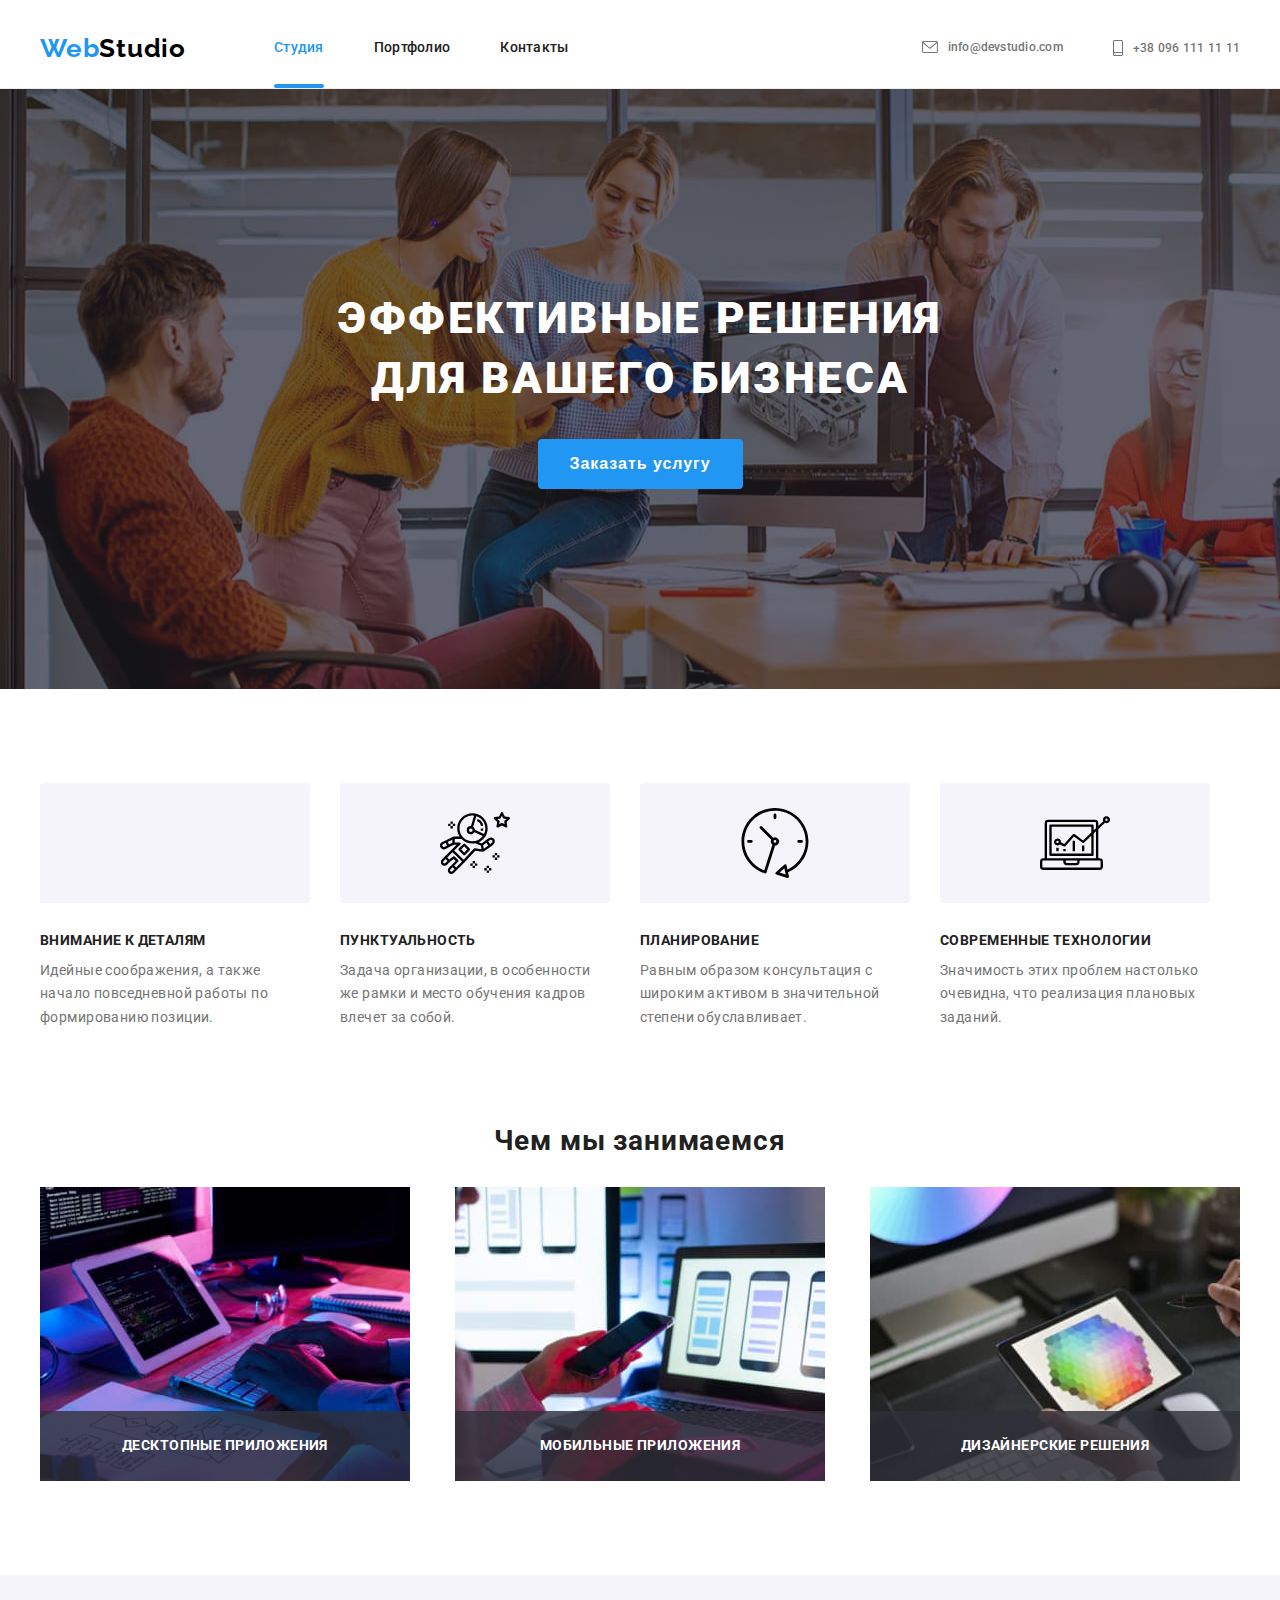
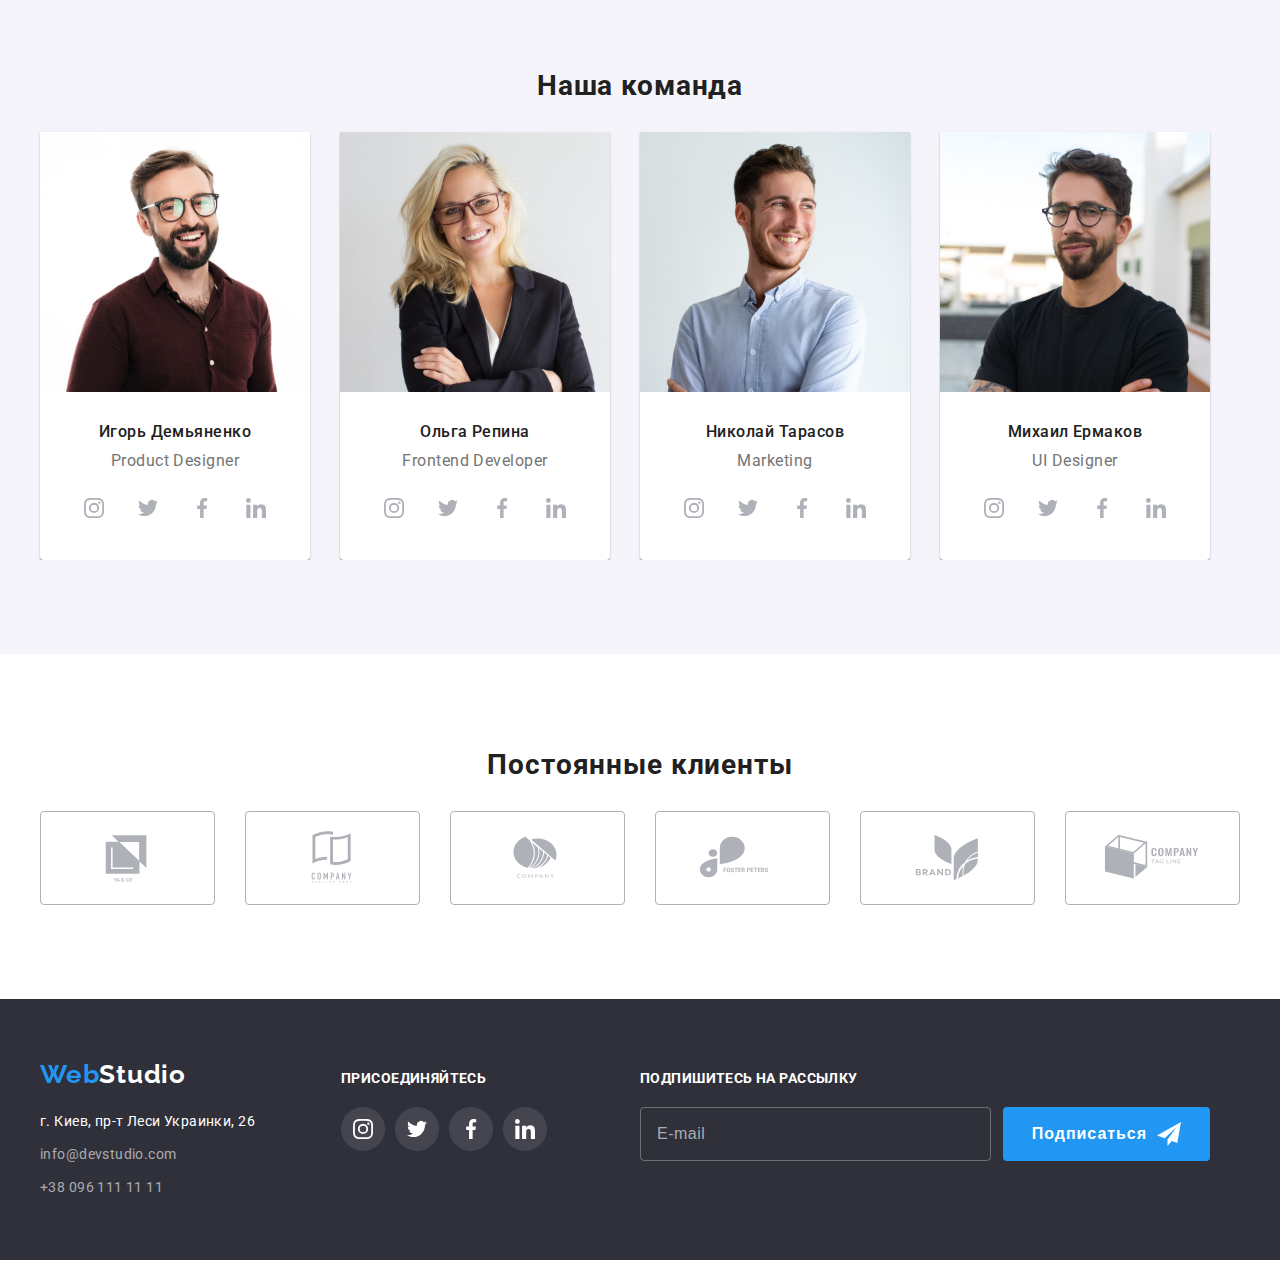
==== commit 4df546c7: "portfolio update" ====
--- a/index.html
+++ b/index.html
@@ -22,9 +22,9 @@
   <body>
     <!-- mobile-menu -->
     <button type="button" class="btn-mob-menu" data-menu-button>
-      <svg class="btn-mob-menu" width="24" height="16">
-        <use href=""></use>
-        <use href=""></use>
+      <svg class="btn-mob-menu__icon" width="24" height="16">
+        <use class="btn-mob-menu__icon-active" href="./images/symbol-defs.svg#icon-antenna">o</use>
+        <use class="btn-mob-menu__icon-deactive" href="">x</use>
       </svg>
     </button>
 
@@ -201,7 +201,7 @@
             <li class="features-list__item">
               <div class="features-list__container">
                 <svg class="features-list__icon" width="70" height="70">
-                  <use href="./images/symbol-defs.svg#icon-antenna"></use>
+                  <use href="./images/symbol-defs.svg#antenna-2c"></use>
                 </svg>
               </div>
               <h3 class="features-list__title">Внимание к деталям</h3>
--- a/css/main.min.css
+++ b/css/main.min.css
@@ -1,2 +1,2 @@
-h1,h2,h3,h4,h5,h6,p,ul,a{margin:0;padding:0;list-style:none;text-decoration:none}button,input,textarea,a{outline:none}.visually-hidden{position:absolute;width:1px;height:1px;margin:-1px;padding:0;overflow:hidden;border:0;clip:rect(0 0 0 0)}body{width:100vw;margin-left:auto;margin-right:auto;font-family:'Roboto', sans-serif;color:#757575}.images{display:block;max-width:100%;height:auto}.mob-menu-container{opacity:0;pointer-events:none;position:absolute;width:100vw;height:100vh;background-color:#fff}.is-open{opacity:1;pointer-events:visible}.mob-menu-container{padding:48px 40px}.nav-list-mob__item:nth-child(2){margin-top:36px;margin-bottom:32px}.nav-list-mob__link{font-weight:500;font-size:40px;line-height:1.17;letter-spacing:0.02em;color:#212121}.nav-list-mob__link_current{color:#2196f3}.contacts-mob-container{position:absolute;left:40px;bottom:48px}.contacts-mob__item_tel{margin-bottom:32px}.contacts-mob__item_mail{margin-bottom:64px}.contacts-mob__link_tel{font-weight:500;font-size:34px;line-height:1.18;letter-spacing:0.02em;color:#2196f3}.contacts-mob__link_mail{font-weight:500;font-size:24px;line-height:1.17;letter-spacing:0.02em;color:#757575}.socials-mob{display:flex;align-items:center}.socials-mob__item:not(:last-child){border-right:1px solid rgba(33,33,33,0.2)}.socials-mob__link{font-weight:500;font-size:18px;line-height:1.22;letter-spacing:0.02em;color:#2196f3;padding:0 10px}@media screen and (min-width: 768px){.mob-menu-container{display:none}}.page-header{border-bottom:1px solid #ececec}@media screen and (max-width: 767px){.header-container{padding-top:16px;padding-bottom:16px}}@media screen and (min-width: 768px){.header-container{display:flex;align-items:center}}.container{max-width:1200px;padding-left:15px;padding-right:15px;margin-left:auto;margin-right:auto;overflow-x:hidden}@media screen and (max-width: 767px){.container{max-width:480px}}@media screen and (min-width: 768px) and (max-width: 1199px){.container{max-width:768px}}.section{padding-top:60px;padding-bottom:60px}@media screen and (min-width: 1200px){.section{padding-top:94px;padding-bottom:94px}}.logo{font-family:"Raleway",sans-serif;font-weight:700;font-size:24px;line-height:1.17;letter-spacing:0.03em}@media screen and (max-width: 767px){.logo .logo{display:block;padding-top:16px;padding-bottom:16px}}.logo__studio_dark{color:#000}.logo__studio_light{color:#fff}.logo__web{color:#2196f3}@media screen and (min-width: 1200px){.logo{font-size:26px;line-height:1.19}}.footer-logo{display:block;margin-bottom:20px}.nav-list{display:flex;margin-left:88px;font-weight:500;font-size:14px;line-height:1.14;letter-spacing:0.02em}@media screen and (max-width: 767px){.nav-list{display:none}}.nav-list__item{position:relative}.nav-list__item:not(:last-child){margin-right:50px}.nav-list__link{display:block;padding-top:32px;padding-bottom:32px;color:#212121;transition-property:color;transition-duration:250ms;transition-timing-function:cubic-bezier(0.4, 0, 0.2, 1)}.nav-list__link:hover,.nav-list__link:focus{color:#2196f3}.nav-list__link_current{color:#2196f3}.nav-list__link_current::after{content:'';position:absolute;left:0;bottom:0;width:100%;height:4px;border-radius:2px;background-color:#2196f3}.nav-menu{display:flex;align-items:center}.contacts-list{margin-left:auto;font-weight:500;font-size:12px;line-height:1.17;letter-spacing:0.02em}.contacts-list__icon{margin-right:10px;fill:#757575;transition-property:fill;transition-duration:250ms;transition-timing-function:cubic-bezier(0.4, 0, 0.2, 1)}@media screen and (max-width: 767px){.contacts-list{display:none}}@media screen and (min-width: 768px) and (max-width: 1199px){.contacts-list__item:not(:last-child){margin-bottom:10px}}@media screen and (min-width: 1200px){.contacts-list{display:flex}.contacts-list__link{padding-top:32px;padding-bottom:32px}.contacts-list__item:not(:last-child){margin-right:50px}}.contacts-list__link{display:flex;align-items:center;color:currentColor;transition-property:color;transition-duration:250ms;transition-timing-function:cubic-bezier(0.4, 0, 0.2, 1)}.contacts-list__link:hover,.contacts-list__link:focus{color:#2196f3}.contacts-list__link:hover .contacts-list__icon,.contacts-list__link:focus .contacts-list__icon{fill:#2196f3}.section-hero{width:100%;text-align:center}@media screen and (max-width: 1199px){.section-hero{padding:118px 60px;background-image:linear-gradient(rgba(47,48,58,0.4), rgba(47,48,58,0.4)),url(../images/bg.jpg);background-repeat:no-repeat;background-size:cover}}@media screen and (min-width: 1200px){.section-hero{max-width:1600px;margin-left:auto;margin-right:auto;padding-top:200px;padding-bottom:200px;background-image:linear-gradient(rgba(47,48,58,0.4), rgba(47,48,58,0.4)),url(../images/bg.jpg);background-repeat:no-repeat;background-size:cover}}.section-hero .main-title{margin-bottom:30px;margin-left:auto;margin-right:auto;max-width:360px;font-weight:900;font-size:26px;line-height:1.62;letter-spacing:0.06em;text-transform:uppercase;word-wrap:break-word;color:#fff}@media screen and (min-width: 1200px){.section-hero .main-title{max-width:696px;font-size:44px;line-height:1.36}}.btn{font-weight:700;font-size:16px;line-height:1.87;letter-spacing:0.06em;text-align:center;border-style:none;border-radius:4px;color:#fff;cursor:pointer;transition-property:background-color, box-shadow, color;transition-duration:250ms;transition-timing-function:cubic-bezier(0.4, 0, 0.2, 1)}.btn:hover,.btn:focus{box-shadow:0px 4px 4px rgba(0,0,0,0.15);background-color:#188ce8}.btn-mob-menu{position:absolute;top:10px;right:15px;z-index:5;display:flex;justify-content:center;align-items:center;width:40px;height:40px}@media screen and (min-width: 768px){.btn-mob-menu{display:none}}.btn-hero,.btn-modal,.btn-subscribe{background-color:#2196f3}.btn-hero{padding:10px 32px}.btn-modal{padding:10px 56px}.btn-subscribe{display:flex;align-items:center;margin-left:auto;margin-right:auto;padding:10px 29px}.btn-subscribe__icon{margin-left:10px;fill:#fff}.close-btn{display:flex;justify-content:center;align-items:center;position:absolute;top:8px;right:8px;width:30px;height:30px;background-color:#fff;border:1px solid rgba(0,0,0,0.1);border-radius:50%;cursor:pointer}.close-btn__icon{fill:#000;margin:auto;transition-property:fill;transition-duration:250ms;transition-timing-function:cubic-bezier(0.4, 0, 0.2, 1)}.close-btn:hover .close-btn__icon{fill:#2196f3}.filter-list__button{padding:6px 22px;font-weight:500;line-height:1.62;letter-spacing:0.03em;color:#212121;background-color:#f5f4fa}.filter-list__button:focus,.filter-list__button:hover{color:#fff;background-color:#2196f3;box-shadow:0px 3px 1px rgba(0,0,0,0.1),0px 1px 2px rgba(0,0,0,0.08),0px 2px 2px rgba(0,0,0,0.12)}.backdrop{width:100vw;height:100vh;position:fixed;top:0;left:0;z-index:1;background-color:rgba(0,0,0,0.2);transition-property:opacity, background-color;transition-duration:250ms;transition-timing-function:cubic-bezier(0.4, 0, 0.2, 1)}.is-hidden{opacity:0;pointer-events:none}.modal{width:450px;position:absolute;left:50%;top:50%;padding:40px;transform:translate(-50%, -50%);background-color:#fff;box-shadow:0px 1px 3px rgba(0,0,0,0.12),0px 1px 1px rgba(0,0,0,0.14),0px 2px 1px rgba(0,0,0,0.2);border-radius:4px}.modal-title{margin-bottom:8px;font-weight:700;font-size:20px;line-height:1.5;text-align:center;letter-spacing:0.03em;color:#212121}@media screen and (min-width: 1200px){.modal{width:528px;min-height:581px}.modal-title{margin-bottom:12px;font-weight:700;font-size:20px;line-height:1.15;letter-spacing:0.03em}}.form-input-wrap{display:flex;flex-direction:column}.label{margin-bottom:4px;font-size:12px;line-height:1.17;letter-spacing:0.01em;color:#757575;text-align:left}.input-wrap{position:relative;margin-bottom:10px}.input{height:40px;width:100%;padding-left:42px;border:1px solid rgba(33,33,33,0.2);border-radius:4px;transition-property:border-color;transition-duration:250ms;transition-timing-function:cubic-bezier(0.4, 0, 0.2, 1)}.input__icon{position:absolute;top:50%;left:12px;transform:translateY(-50%);transition-property:fill;transition-duration:250ms;transition-timing-function:cubic-bezier(0.4, 0, 0.2, 1)}.input:hover,.input:focus{border-color:#2196f3}.input:hover+.input__icon,.input:focus+.input__icon{fill:#2196f3}.comment-wrap{display:flex;flex-direction:column}.comment{height:120px;padding:12px 16px;margin-bottom:20px;resize:none;border:1px solid rgba(33,33,33,0.2);border-radius:4px}.comment::placeholder{font-size:12px;line-height:1.17;letter-spacing:0.01em;color:rgba(117,117,117,0.5)}.comment:hover,.comment:focus{border-color:#2196f3}.agree-wrap{display:flex;align-items:center;justify-content:center;height:24px;margin-bottom:30px}.label-agree{display:flex;align-items:center;font-size:12px;line-height:1.17;letter-spacing:0.03em;color:#757575}@media screen and (min-width: 1200px){.label-agree{font-size:14px;line-height:1.71}}.label-agree__wrap{display:flex;align-items:center;justify-content:center;margin-right:7px;width:16px;height:15px;border:2px solid #000;border-radius:2px;fill:#fff}.user-check:checked+.label-agree .label-agree__wrap{border:none;background-color:#2196f3}.label-agree__link{color:#2196f3;text-decoration:underline}.section-title{margin-bottom:30px;font-weight:700;font-size:28px;line-height:1.18;text-align:center;letter-spacing:0.03em;color:#212121}.section_bgc_light-gray{background-color:#f5f4fa}.features-list__container{max-width:100%;display:flex;justify-content:center;align-items:center;margin-bottom:30px;height:120px;background:#f5f4fa;border-radius:4px}.features-list__title{margin-bottom:10px;font-weight:700;font-size:14px;line-height:1.14;letter-spacing:0.03em;text-transform:uppercase;color:#212121}.features-list__text{font-size:14px;line-height:1.71;letter-spacing:0.03em}@media screen and (max-width: 767px){.features-list__title{text-align:center}.features-list__item:not(:last-child){margin-bottom:30px}}@media screen and (min-width: 1200px){.features-list{margin-bottom:94px;display:flex}.features-list:not(:last-child){margin-right:30px}}@media screen and (min-width: 767px) and (max-width: 1199px){.features-list{display:flex;flex-wrap:wrap;margin-top:-30px;margin-left:-30px}.features-list__item{margin-top:30px;margin-left:30px;max-width:calc((100% - 60px) / 2)}}@media screen and (min-width: 1200px){.features-list{display:flex;margin-top:-30px;margin-left:-30px}.features-list__item{margin-top:30px;margin-left:30px;max-width:calc((100% - 120px) / 4)}.features-list:not(:last-child){margin-right:30px}}.specialisation-container{display:none}@media screen and (min-width: 1200px){.specialisation-container{display:block}}.specialisation-list{display:flex;justify-content:space-between}.specialisation-list__fig{display:flex;position:relative;margin:0}.specialisation-list__label{position:absolute;bottom:0;width:100%;padding-top:27px;padding-bottom:27px;font-weight:700;font-size:14px;line-height:1.14;text-align:center;letter-spacing:0.03em;text-transform:uppercase;color:#fff;background:rgba(47,48,58,0.8)}.team-list__item{padding-bottom:30px;background:#ffffff;box-shadow:0px 1px 3px rgba(0,0,0,0.12),0px 1px 1px rgba(0,0,0,0.14),0px 2px 1px rgba(0,0,0,0.2);border-radius:0px 0px 4px 4px}@media screen and (max-width: 767px){.team-list__item:not(:last-child){margin-bottom:30px}}.team-list__images{margin-bottom:30px}.team-list__name{margin-bottom:10px;font-weight:500;font-size:16px;line-height:1.19;text-align:center;letter-spacing:0.03em;color:#212121}.team-list__profession{margin-bottom:16px;font-size:16px;line-height:1.19;text-align:center;letter-spacing:0.03em}@media screen and (min-width: 768px) and (max-width: 1199px){.team-list{display:flex;flex-wrap:wrap;margin-top:-30px;margin-left:-30px}.team-list__item{width:calc((100% - 60px) / 2);margin-top:30px;margin-left:30px}}@media screen and (min-width: 1200px){.team-list{display:flex}.team-list__item:not(:last-child){margin-right:30px}}.socials-list{display:flex;justify-content:center}.socials-list__item:not(:last-child){margin-right:10px}.socials-list__link{display:flex;justify-content:center;align-items:center;width:44px;height:44px;border-radius:50%;transition-property:background-color;transition-duration:250ms;transition-timing-function:cubic-bezier(0.4, 0, 0.2, 1)}.socials-list__link:hover,.socials-list__link:focus{background-color:#2196f3}.socials-list__link:hover .socials-list__icon,.socials-list__link:focus .socials-list__icon{fill:#fff}.socials-list__link_bgc_gray{background-color:rgba(255,255,255,0.1)}.socials-list__icon{transition-property:fill;transition-duration:250ms;transition-timing-function:cubic-bezier(0.4, 0, 0.2, 1)}.socials-list__icon_fill_light-gray{fill:#afb1b8}.socials-list__icon_fill_white{fill:#fff}.clients-list__link{display:flex;justify-content:center;align-items:center;height:92px;border:1px solid #afb1b8;border-radius:4px;transition-property:border;transition-duration:250ms;transition-timing-function:cubic-bezier(0.4, 0, 0.2, 1)}.clients-list__link:hover,.clients-list__link:focus{border:1px solid #2196f3}.clients-list__link:hover .clients-list__icon,.clients-list__link:hover .clients-list__icon,.clients-list__link:focus .clients-list__icon,.clients-list__link:focus .clients-list__icon{fill:#2196f3}.clients-list__icon{fill:#afb1b8;transition-property:fill;transition-duration:250ms;transition-timing-function:cubic-bezier(0.4, 0, 0.2, 1)}.clients-list{display:flex;flex-wrap:wrap;margin-top:-30px;margin-left:-30px}.clients-list__item{width:calc((100% - 60px) / 2);margin-top:30px;margin-left:30px}@media screen and (min-width: 768px) and (max-width: 1199px){.clients-list{display:flex;flex-wrap:wrap;margin-top:-30px;margin-left:-30px}.clients-list__item{width:calc((100% - 90px) / 3);margin-top:30px;margin-left:30px}}@media screen and (min-width: 1200px){.clients-list{display:flex;margin-top:-30px;margin-left:-30px}.clients-list__item{width:calc((100% - 180px) / 6);margin-top:30px;margin-left:30px}}.footer{background-color:#2f303a}.footer-container{padding-top:60px;padding-bottom:60px}@media screen and (min-width: 1200px){.footer-container{display:flex}}@media screen and (min-width: 768px){.tablet-footer{display:flex;align-items:top;justify-content:center}}.footer-contacts__address{font-style:inherit;font-size:14px;line-height:1.71;letter-spacing:0.03em;color:#fff}.footer-contacts__link{font-size:14px;line-height:1.71;letter-spacing:0.03em;color:rgba(255,255,255,0.6);transition-property:color;transition-duration:250ms;transition-timing-function:cubic-bezier(0.4, 0, 0.2, 1)}.footer-contacts__link:hover,.footer-contacts__link:focus{color:#2196f3}@media screen and (max-width: 767px){.section-address{text-align:center;margin-bottom:60px}.footer-contacts{text-align:center}.footer-contacts__item:not(:last-child){margin-bottom:8px}}@media screen and (min-width: 768px) and (max-width: 1199px){.section-address{text-align:center;margin-bottom:60px}.footer-contacts{text-align:center}.footer-contacts__item:nth-child(1){margin-bottom:5px}.footer-contacts__item:nth-child(2){margin-bottom:8px}}@media screen and (min-width: 1200px){.section-address{display:flex;flex-flow:column;min-width:231px}.footer-contacts__item:not(:last-child){margin-bottom:9px}}.socials-title{margin-bottom:20px;font-weight:700;font-size:14px;line-height:1.14;letter-spacing:0.03em;text-transform:uppercase;color:#fff}@media screen and (max-width: 767px){.socials-section{text-align:center;margin-bottom:60px}}@media screen and (min-width: 768px) and (max-width: 1199px){.socials-section{text-align:center;padding-top:5px;margin-left:165px}}@media screen and (min-width: 1200px){.socials-section{padding-top:12px;margin-left:70px}}.subscribe-form{text-align:center}@media screen and (min-width: 1200px){.input-btn-container{display:flex;width:570px}.subscribe-form{margin-left:93px;padding-top:12px;text-align-last:left}}.subscribe-label{display:block;margin-bottom:20px;font-weight:700;font-size:14px;line-height:1.14;letter-spacing:0.03em;text-transform:uppercase;color:#fff}.subscribe-input{height:50px;padding-left:16px;margin-bottom:20px;width:100%;border:1px solid rgba(255,255,255,0.3);border-radius:4px;background-color:transparent;color:#fff}.subscribe-input::placeholder{font-size:16px;line-height:1.25;letter-spacing:0.03em;color:rgba(255,255,255,0.6)}.subscribe-input:hover,.subscribe-input:focus{border-color:#2196f3}@media screen and (min-width: 768px){.subscribe-input{width:450px}}@media screen and (min-width: 1200px){.subscribe-input{margin-right:12px;margin-bottom:0}}.projects{padding-top:94px;padding-bottom:94px}.filter-list{display:flex;flex-wrap:wrap;margin-bottom:40px;margin-top:-15px}.filter-list__item:not(:last-child){margin-right:8px}.filter-list__item{margin-top:15px}.projects-list__fig{position:relative;margin:0;overflow:hidden}.projects-list__overlay{position:absolute;bottom:0;left:0;transform:translateY(105%);padding:63px 24px;width:100%;height:100%;font-size:18px;line-height:1.56;letter-spacing:0.03em;color:#fff;background:rgba(33,150,243,0.9);transition:transform 250ms cubic-bezier(0.4, 0, 0.2, 1)}.projects-list__card{display:block;padding:20px 24px;border:1px solid #eeeeee;border-top:none}.projects-list__name{margin-bottom:4px;font-weight:700;font-size:18px;line-height:36px;letter-spacing:0.06em;color:#212121}.projects-list__type{font-size:16px;line-height:30px;letter-spacing:0.03em}.projects-list__item{transition-property:box-shadow;transition-duration:250ms;transition-timing-function:cubic-bezier(0.4, 0, 0.2, 1)}.projects-list__item:hover{box-shadow:0px 1px 1px rgba(0,0,0,0.12),0px 4px 4px rgba(0,0,0,0.06),1px 4px 6px rgba(0,0,0,0.16)}.projects-list__item:hover .projects-list__overlay{transform:translateY(0)}@media screen and (min-width: 1200px){.projects-list{display:flex;flex-wrap:wrap;margin-top:-30px;margin-left:-30px}.projects-list__fig{position:relative;margin:0;overflow:hidden}.projects-list__overlay{position:absolute;bottom:0;left:0;transform:translateY(105%);padding:63px 24px;width:100%;height:100%;font-size:18px;line-height:1.56;letter-spacing:0.03em;color:#fff;background:rgba(33,150,243,0.9);transition:transform 250ms cubic-bezier(0.4, 0, 0.2, 1)}.projects-list__card{display:block;padding:20px 24px;border:1px solid #eeeeee;border-top:none}.projects-list__name{margin-bottom:4px;font-weight:700;font-size:18px;line-height:36px;letter-spacing:0.06em;color:#212121}.projects-list__type{font-size:16px;line-height:30px;letter-spacing:0.03em}.projects-list__item{flex-basis:calc(100% / 3 - 30px);margin-top:30px;margin-left:30px;transition-property:box-shadow;transition-duration:250ms;transition-timing-function:cubic-bezier(0.4, 0, 0.2, 1)}.projects-list__item:hover{box-shadow:0px 1px 1px rgba(0,0,0,0.12),0px 4px 4px rgba(0,0,0,0.06),1px 4px 6px rgba(0,0,0,0.16)}.projects-list__item:hover .projects-list__overlay{transform:translateY(0)}}
+h1,h2,h3,h4,h5,h6,p,ul,a{margin:0;padding:0;list-style:none;text-decoration:none}button,input,textarea,a{outline:none}.visually-hidden{position:absolute;width:1px;height:1px;margin:-1px;padding:0;overflow:hidden;border:0;clip:rect(0 0 0 0)}body{width:100vw;margin-left:auto;margin-right:auto;font-family:'Roboto', sans-serif;color:#757575}.images{display:block;max-width:100%;height:auto}.mob-menu-container{position:absolute;z-index:4;opacity:0;pointer-events:none;position:absolute;width:100vw;height:100vh;background-color:#fff}.is-open{opacity:1;pointer-events:visible}.is-open .btn-mob-menu__icon-active{display:block}.btn-mob-menu__icon-active{display:none;position:absolute;z-index:5}.mob-menu-container{padding:48px 40px}.nav-list-mob__item:nth-child(2){margin-top:36px;margin-bottom:32px}.nav-list-mob__link{font-weight:500;font-size:40px;line-height:1.17;letter-spacing:0.02em;color:#212121}.nav-list-mob__link_current{color:#2196f3}.contacts-mob-container{position:absolute;left:40px;bottom:48px}.contacts-mob__item_tel{margin-bottom:32px}.contacts-mob__item_mail{margin-bottom:64px}.contacts-mob__link_tel{font-weight:500;font-size:34px;line-height:1.18;letter-spacing:0.02em;color:#2196f3}.contacts-mob__link_mail{font-weight:500;font-size:24px;line-height:1.17;letter-spacing:0.02em;color:#757575}.socials-mob{display:flex;align-items:center}.socials-mob__item:not(:last-child){border-right:1px solid rgba(33,33,33,0.2)}.socials-mob__link{font-weight:500;font-size:18px;line-height:1.22;letter-spacing:0.02em;color:#2196f3;padding:0 10px}@media screen and (min-width: 768px){.mob-menu-container{display:none}}.page-header{border-bottom:1px solid #ececec}@media screen and (max-width: 767px){.header-container{padding-top:16px;padding-bottom:16px}}@media screen and (min-width: 768px){.header-container{display:flex;align-items:center}}.container{max-width:1200px;padding-left:15px;padding-right:15px;margin-left:auto;margin-right:auto;overflow-x:hidden}@media screen and (max-width: 767px){.container{max-width:480px}}@media screen and (min-width: 768px) and (max-width: 1199px){.container{max-width:768px}}.section{padding-top:60px;padding-bottom:60px}@media screen and (min-width: 1200px){.section{padding-top:94px;padding-bottom:94px}}.logo{font-family:"Raleway",sans-serif;font-weight:700;font-size:24px;line-height:1.17;letter-spacing:0.03em}@media screen and (max-width: 767px){.logo .logo{display:block;padding-top:16px;padding-bottom:16px}}.logo__studio_dark{color:#000}.logo__studio_light{color:#fff}.logo__web{color:#2196f3}@media screen and (min-width: 1200px){.logo{font-size:26px;line-height:1.19}}.footer-logo{display:block;margin-bottom:20px}.nav-list{display:flex;margin-left:88px;font-weight:500;font-size:14px;line-height:1.14;letter-spacing:0.02em}@media screen and (max-width: 767px){.nav-list{display:none}}.nav-list__item{position:relative}.nav-list__item:not(:last-child){margin-right:50px}.nav-list__link{display:block;padding-top:32px;padding-bottom:32px;color:#212121;transition-property:color;transition-duration:250ms;transition-timing-function:cubic-bezier(0.4, 0, 0.2, 1)}.nav-list__link:hover,.nav-list__link:focus{color:#2196f3}.nav-list__link_current{color:#2196f3}.nav-list__link_current::after{content:'';position:absolute;left:0;bottom:0;width:100%;height:4px;border-radius:2px;background-color:#2196f3}.nav-menu{display:flex;align-items:center}.contacts-list{margin-left:auto;font-weight:500;font-size:12px;line-height:1.17;letter-spacing:0.02em}.contacts-list__icon{margin-right:10px;fill:#757575;transition-property:fill;transition-duration:250ms;transition-timing-function:cubic-bezier(0.4, 0, 0.2, 1)}@media screen and (max-width: 767px){.contacts-list{display:none}}@media screen and (min-width: 768px) and (max-width: 1199px){.contacts-list__item:not(:last-child){margin-bottom:10px}}@media screen and (min-width: 1200px){.contacts-list{display:flex}.contacts-list__link{padding-top:32px;padding-bottom:32px}.contacts-list__item:not(:last-child){margin-right:50px}}.contacts-list__link{display:flex;align-items:center;color:currentColor;transition-property:color;transition-duration:250ms;transition-timing-function:cubic-bezier(0.4, 0, 0.2, 1)}.contacts-list__link:hover,.contacts-list__link:focus{color:#2196f3}.contacts-list__link:hover .contacts-list__icon,.contacts-list__link:focus .contacts-list__icon{fill:#2196f3}.section-hero{width:100%;text-align:center}@media screen and (max-width: 1199px){.section-hero{padding:118px 60px;background-image:linear-gradient(rgba(47,48,58,0.4), rgba(47,48,58,0.4)),url(../images/bg.jpg);background-repeat:no-repeat;background-size:cover}}@media screen and (min-width: 1200px){.section-hero{max-width:1600px;margin-left:auto;margin-right:auto;padding-top:200px;padding-bottom:200px;background-image:linear-gradient(rgba(47,48,58,0.4), rgba(47,48,58,0.4)),url(../images/bg.jpg);background-repeat:no-repeat;background-size:cover}}.section-hero .main-title{margin-bottom:30px;margin-left:auto;margin-right:auto;max-width:360px;font-weight:900;font-size:26px;line-height:1.62;letter-spacing:0.06em;text-transform:uppercase;word-wrap:break-word;color:#fff}@media screen and (min-width: 1200px){.section-hero .main-title{max-width:696px;font-size:44px;line-height:1.36}}.btn{font-weight:700;font-size:16px;line-height:1.87;letter-spacing:0.06em;text-align:center;border-style:none;border-radius:4px;color:#fff;cursor:pointer;transition-property:background-color, box-shadow, color;transition-duration:250ms;transition-timing-function:cubic-bezier(0.4, 0, 0.2, 1)}.btn:hover,.btn:focus{box-shadow:0px 4px 4px rgba(0,0,0,0.15);background-color:#188ce8}.btn-mob-menu{position:absolute;top:10px;right:15px;z-index:5;display:flex;justify-content:center;align-items:center;width:40px;height:40px}@media screen and (min-width: 768px){.btn-mob-menu{display:none}}.btn-hero,.btn-modal,.btn-subscribe{background-color:#2196f3}.btn-hero{padding:10px 32px}.btn-modal{padding:10px 56px}.btn-subscribe{display:flex;align-items:center;margin-left:auto;margin-right:auto;padding:10px 29px}.btn-subscribe__icon{margin-left:10px;fill:#fff}.close-btn{display:flex;justify-content:center;align-items:center;position:absolute;top:8px;right:8px;width:30px;height:30px;background-color:#fff;border:1px solid rgba(0,0,0,0.1);border-radius:50%;cursor:pointer}.close-btn__icon{fill:#000;margin:auto;transition-property:fill;transition-duration:250ms;transition-timing-function:cubic-bezier(0.4, 0, 0.2, 1)}.close-btn:hover .close-btn__icon{fill:#2196f3}.filter-list__button{padding:6px 22px;font-weight:500;line-height:1.62;letter-spacing:0.03em;color:#212121;background-color:#f5f4fa}.filter-list__button:focus,.filter-list__button:hover{color:#fff;background-color:#2196f3;box-shadow:0px 3px 1px rgba(0,0,0,0.1),0px 1px 2px rgba(0,0,0,0.08),0px 2px 2px rgba(0,0,0,0.12)}.backdrop{width:100vw;height:100vh;position:fixed;top:0;left:0;z-index:1;background-color:rgba(0,0,0,0.2);transition-property:opacity, background-color;transition-duration:250ms;transition-timing-function:cubic-bezier(0.4, 0, 0.2, 1)}.is-hidden{opacity:0;pointer-events:none}.modal{width:450px;position:absolute;left:50%;top:50%;padding:40px;transform:translate(-50%, -50%);background-color:#fff;box-shadow:0px 1px 3px rgba(0,0,0,0.12),0px 1px 1px rgba(0,0,0,0.14),0px 2px 1px rgba(0,0,0,0.2);border-radius:4px}.modal-title{margin-bottom:8px;font-weight:700;font-size:20px;line-height:1.5;text-align:center;letter-spacing:0.03em;color:#212121}@media screen and (max-width: 480px){.modal{width:95%}}@media screen and (min-width: 1200px){.modal{width:528px}.modal-title{margin-bottom:12px;font-weight:700;font-size:20px;line-height:1.15;letter-spacing:0.03em}}.form-input-wrap{display:flex;flex-direction:column}.label{margin-bottom:4px;font-size:12px;line-height:1.17;letter-spacing:0.01em;color:#757575;text-align:left}.input-wrap{position:relative;margin-bottom:10px}.input{height:40px;width:100%;padding-left:42px;border:1px solid rgba(33,33,33,0.2);border-radius:4px;transition-property:border-color;transition-duration:250ms;transition-timing-function:cubic-bezier(0.4, 0, 0.2, 1)}.input__icon{position:absolute;top:50%;left:12px;transform:translateY(-50%);transition-property:fill;transition-duration:250ms;transition-timing-function:cubic-bezier(0.4, 0, 0.2, 1)}.input:hover,.input:focus{border-color:#2196f3}.input:hover+.input__icon,.input:focus+.input__icon{fill:#2196f3}.comment-wrap{display:flex;flex-direction:column}.comment{height:120px;padding:12px 16px;margin-bottom:20px;resize:none;border:1px solid rgba(33,33,33,0.2);border-radius:4px}.comment::placeholder{font-size:12px;line-height:1.17;letter-spacing:0.01em;color:rgba(117,117,117,0.5)}.comment:hover,.comment:focus{border-color:#2196f3}.agree-wrap{display:flex;align-items:center;justify-content:center;height:24px;margin-bottom:30px}.label-agree{display:flex;align-items:center;font-size:12px;line-height:1.17;letter-spacing:0.03em;color:#757575}@media screen and (min-width: 1200px){.label-agree{font-size:14px;line-height:1.71}}.label-agree__wrap{display:flex;align-items:center;justify-content:center;margin-right:7px;width:16px;height:15px;border:2px solid #000;border-radius:2px;fill:#fff}.user-check:checked+.label-agree .label-agree__wrap{border:none;background-color:#2196f3}.label-agree__link{color:#2196f3;text-decoration:underline}.section-title{margin-bottom:30px;font-weight:700;font-size:28px;line-height:1.18;text-align:center;letter-spacing:0.03em;color:#212121}.section_bgc_light-gray{background-color:#f5f4fa}.features-list__container{max-width:100%;display:flex;justify-content:center;align-items:center;margin-bottom:30px;height:120px;background:#f5f4fa;border-radius:4px}.features-list__title{margin-bottom:10px;font-weight:700;font-size:14px;line-height:1.14;letter-spacing:0.03em;text-transform:uppercase;color:#212121}.features-list__text{font-size:14px;line-height:1.71;letter-spacing:0.03em}@media screen and (max-width: 767px){.features-list__title{text-align:center}.features-list__item:not(:last-child){margin-bottom:30px}}@media screen and (min-width: 1200px){.features-list{margin-bottom:94px;display:flex}.features-list:not(:last-child){margin-right:30px}}@media screen and (min-width: 767px) and (max-width: 1199px){.features-list{display:flex;flex-wrap:wrap;margin-top:-30px;margin-left:-30px}.features-list__item{margin-top:30px;margin-left:30px;max-width:calc((100% - 60px) / 2)}}@media screen and (min-width: 1200px){.features-list{display:flex;margin-top:-30px;margin-left:-30px}.features-list__item{margin-top:30px;margin-left:30px;max-width:calc((100% - 120px) / 4)}.features-list:not(:last-child){margin-right:30px}}.specialisation-container{display:none}@media screen and (min-width: 1200px){.specialisation-container{display:block}}.specialisation-list{display:flex;justify-content:space-between}.specialisation-list__fig{display:flex;position:relative;margin:0}.specialisation-list__label{position:absolute;bottom:0;width:100%;padding-top:27px;padding-bottom:27px;font-weight:700;font-size:14px;line-height:1.14;text-align:center;letter-spacing:0.03em;text-transform:uppercase;color:#fff;background:rgba(47,48,58,0.8)}.team-list__item{padding-bottom:30px;background:#ffffff;box-shadow:0px 1px 3px rgba(0,0,0,0.12),0px 1px 1px rgba(0,0,0,0.14),0px 2px 1px rgba(0,0,0,0.2);border-radius:0px 0px 4px 4px}@media screen and (max-width: 767px){.team-list__item:not(:last-child){margin-bottom:30px}}.team-list__images{margin-bottom:30px}.team-list__name{margin-bottom:10px;font-weight:500;font-size:16px;line-height:1.19;text-align:center;letter-spacing:0.03em;color:#212121}.team-list__profession{margin-bottom:16px;font-size:16px;line-height:1.19;text-align:center;letter-spacing:0.03em}@media screen and (min-width: 768px) and (max-width: 1199px){.team-list{display:flex;flex-wrap:wrap;margin-top:-30px;margin-left:-30px}.team-list__item{width:calc((100% - 60px) / 2);margin-top:30px;margin-left:30px}}@media screen and (min-width: 1200px){.team-list{display:flex}.team-list__item:not(:last-child){margin-right:30px}}.socials-list{display:flex;justify-content:center}.socials-list__item:not(:last-child){margin-right:10px}.socials-list__link{display:flex;justify-content:center;align-items:center;width:44px;height:44px;border-radius:50%;transition-property:background-color;transition-duration:250ms;transition-timing-function:cubic-bezier(0.4, 0, 0.2, 1)}.socials-list__link:hover,.socials-list__link:focus{background-color:#2196f3}.socials-list__link:hover .socials-list__icon,.socials-list__link:focus .socials-list__icon{fill:#fff}.socials-list__link_bgc_gray{background-color:rgba(255,255,255,0.1)}.socials-list__icon{transition-property:fill;transition-duration:250ms;transition-timing-function:cubic-bezier(0.4, 0, 0.2, 1)}.socials-list__icon_fill_light-gray{fill:#afb1b8}.socials-list__icon_fill_white{fill:#fff}.clients-list__link{display:flex;justify-content:center;align-items:center;height:92px;border:1px solid #afb1b8;border-radius:4px;transition-property:border;transition-duration:250ms;transition-timing-function:cubic-bezier(0.4, 0, 0.2, 1)}.clients-list__link:hover,.clients-list__link:focus{border:1px solid #2196f3}.clients-list__link:hover .clients-list__icon,.clients-list__link:hover .clients-list__icon,.clients-list__link:focus .clients-list__icon,.clients-list__link:focus .clients-list__icon{fill:#2196f3}.clients-list__icon{fill:#afb1b8;transition-property:fill;transition-duration:250ms;transition-timing-function:cubic-bezier(0.4, 0, 0.2, 1)}.clients-list{display:flex;flex-wrap:wrap;margin-top:-30px;margin-left:-30px}.clients-list__item{width:calc((100% - 60px) / 2);margin-top:30px;margin-left:30px}@media screen and (min-width: 768px) and (max-width: 1199px){.clients-list{display:flex;flex-wrap:wrap;margin-top:-30px;margin-left:-30px}.clients-list__item{width:calc((100% - 90px) / 3);margin-top:30px;margin-left:30px}}@media screen and (min-width: 1200px){.clients-list{display:flex;margin-top:-30px;margin-left:-30px}.clients-list__item{width:calc((100% - 180px) / 6);margin-top:30px;margin-left:30px}}.footer{background-color:#2f303a}.footer-container{padding-top:60px;padding-bottom:60px}@media screen and (min-width: 1200px){.footer-container{display:flex}}@media screen and (min-width: 768px){.tablet-footer{display:flex;align-items:top;justify-content:center}}.footer-contacts__address{font-style:inherit;font-size:14px;line-height:1.71;letter-spacing:0.03em;color:#fff}.footer-contacts__link{font-size:14px;line-height:1.71;letter-spacing:0.03em;color:rgba(255,255,255,0.6);transition-property:color;transition-duration:250ms;transition-timing-function:cubic-bezier(0.4, 0, 0.2, 1)}.footer-contacts__link:hover,.footer-contacts__link:focus{color:#2196f3}@media screen and (max-width: 767px){.section-address{text-align:center;margin-bottom:60px}.footer-contacts{text-align:center}.footer-contacts__item:not(:last-child){margin-bottom:8px}}@media screen and (min-width: 768px) and (max-width: 1199px){.section-address{text-align:center;margin-bottom:60px}.footer-contacts{text-align:center}.footer-contacts__item:nth-child(1){margin-bottom:5px}.footer-contacts__item:nth-child(2){margin-bottom:8px}}@media screen and (min-width: 1200px){.section-address{display:flex;flex-flow:column;min-width:231px}.footer-contacts__item:not(:last-child){margin-bottom:9px}}.socials-title{margin-bottom:20px;font-weight:700;font-size:14px;line-height:1.14;letter-spacing:0.03em;text-transform:uppercase;color:#fff}@media screen and (max-width: 767px){.socials-section{text-align:center;margin-bottom:60px}}@media screen and (min-width: 768px) and (max-width: 1199px){.socials-section{text-align:center;padding-top:5px;margin-left:165px}}@media screen and (min-width: 1200px){.socials-section{padding-top:12px;margin-left:70px}}.subscribe-form{text-align:center}@media screen and (min-width: 1200px){.input-btn-container{display:flex;width:570px}.subscribe-form{margin-left:93px;padding-top:12px;text-align-last:left}}.subscribe-label{display:block;margin-bottom:20px;font-weight:700;font-size:14px;line-height:1.14;letter-spacing:0.03em;text-transform:uppercase;color:#fff}.subscribe-input{height:50px;padding-left:16px;margin-bottom:20px;width:100%;border:1px solid rgba(255,255,255,0.3);border-radius:4px;background-color:transparent;color:#fff}.subscribe-input::placeholder{font-size:16px;line-height:1.25;letter-spacing:0.03em;color:rgba(255,255,255,0.6)}.subscribe-input:hover,.subscribe-input:focus{border-color:#2196f3}@media screen and (min-width: 768px){.subscribe-input{width:450px}}@media screen and (min-width: 1200px){.subscribe-input{margin-right:12px;margin-bottom:0}}.projects{padding-top:60px;padding-bottom:60px}@media screen and (min-width: 1200px){.projects{padding-top:94px;padding-bottom:94px}}.filter-list{display:flex;flex-wrap:wrap;margin-bottom:40px;margin-top:-15px}.filter-list__item:not(:last-child){margin-right:8px}.filter-list__item{margin-top:15px}@media screen and (min-width: 768px){.filter-list{justify-content:center}}@media screen and (min-width: 1200px){.filter-list{margin-bottom:50px}}.projects-list__fig{position:relative;margin:0;overflow:hidden}.projects-list__overlay{position:absolute;bottom:0;left:0;transform:translateY(105%);padding:77px 24px;width:100%;height:100%;font-size:18px;line-height:1.56;letter-spacing:0.03em;color:#fff;background:rgba(33,150,243,0.9);transition:transform 250ms cubic-bezier(0.4, 0, 0.2, 1)}.projects-list__card{display:block;padding:20px 24px;border:1px solid #eeeeee;border-top:none}.projects-list__name{margin-bottom:4px;font-weight:700;font-size:18px;line-height:36px;letter-spacing:0.06em;color:#212121}.projects-list__type{font-size:16px;line-height:30px;letter-spacing:0.03em}.projects-list__item{transition-property:box-shadow;transition-duration:250ms;transition-timing-function:cubic-bezier(0.4, 0, 0.2, 1)}.projects-list__item:hover{box-shadow:0px 1px 1px rgba(0,0,0,0.12),0px 4px 4px rgba(0,0,0,0.06),1px 4px 6px rgba(0,0,0,0.16)}.projects-list__item:hover .projects-list__overlay{transform:translateY(0)}@media screen and (max-width: 767px){.projects-list__item:not(:last-child){margin-bottom:30px}}@media screen and (min-width: 768px) and (max-width: 1199px){.projects-list{display:flex;flex-wrap:wrap;margin-top:-30px;margin-left:-30px}.projects-list__card:nth-child(1){height:146px}.projects-list__overlay{padding-top:49px;padding-bottom:49px}.projects-list .projects-list__item{flex-basis:calc(100% / 2 - 30px);margin-top:30px;margin-left:30px}.projects-list .projects-list__item:nth-child(1) .projects-list__card{height:146px}}@media screen and (min-width: 1200px){.projects-list{display:flex;flex-wrap:wrap;margin-top:-30px;margin-left:-30px}.projects-list__overlay{padding-top:63px;padding-bottom:63px}.projects-list__item{flex-basis:calc(100% / 3 - 30px);margin-top:30px;margin-left:30px}}
 /*# sourceMappingURL=main.min.css.map */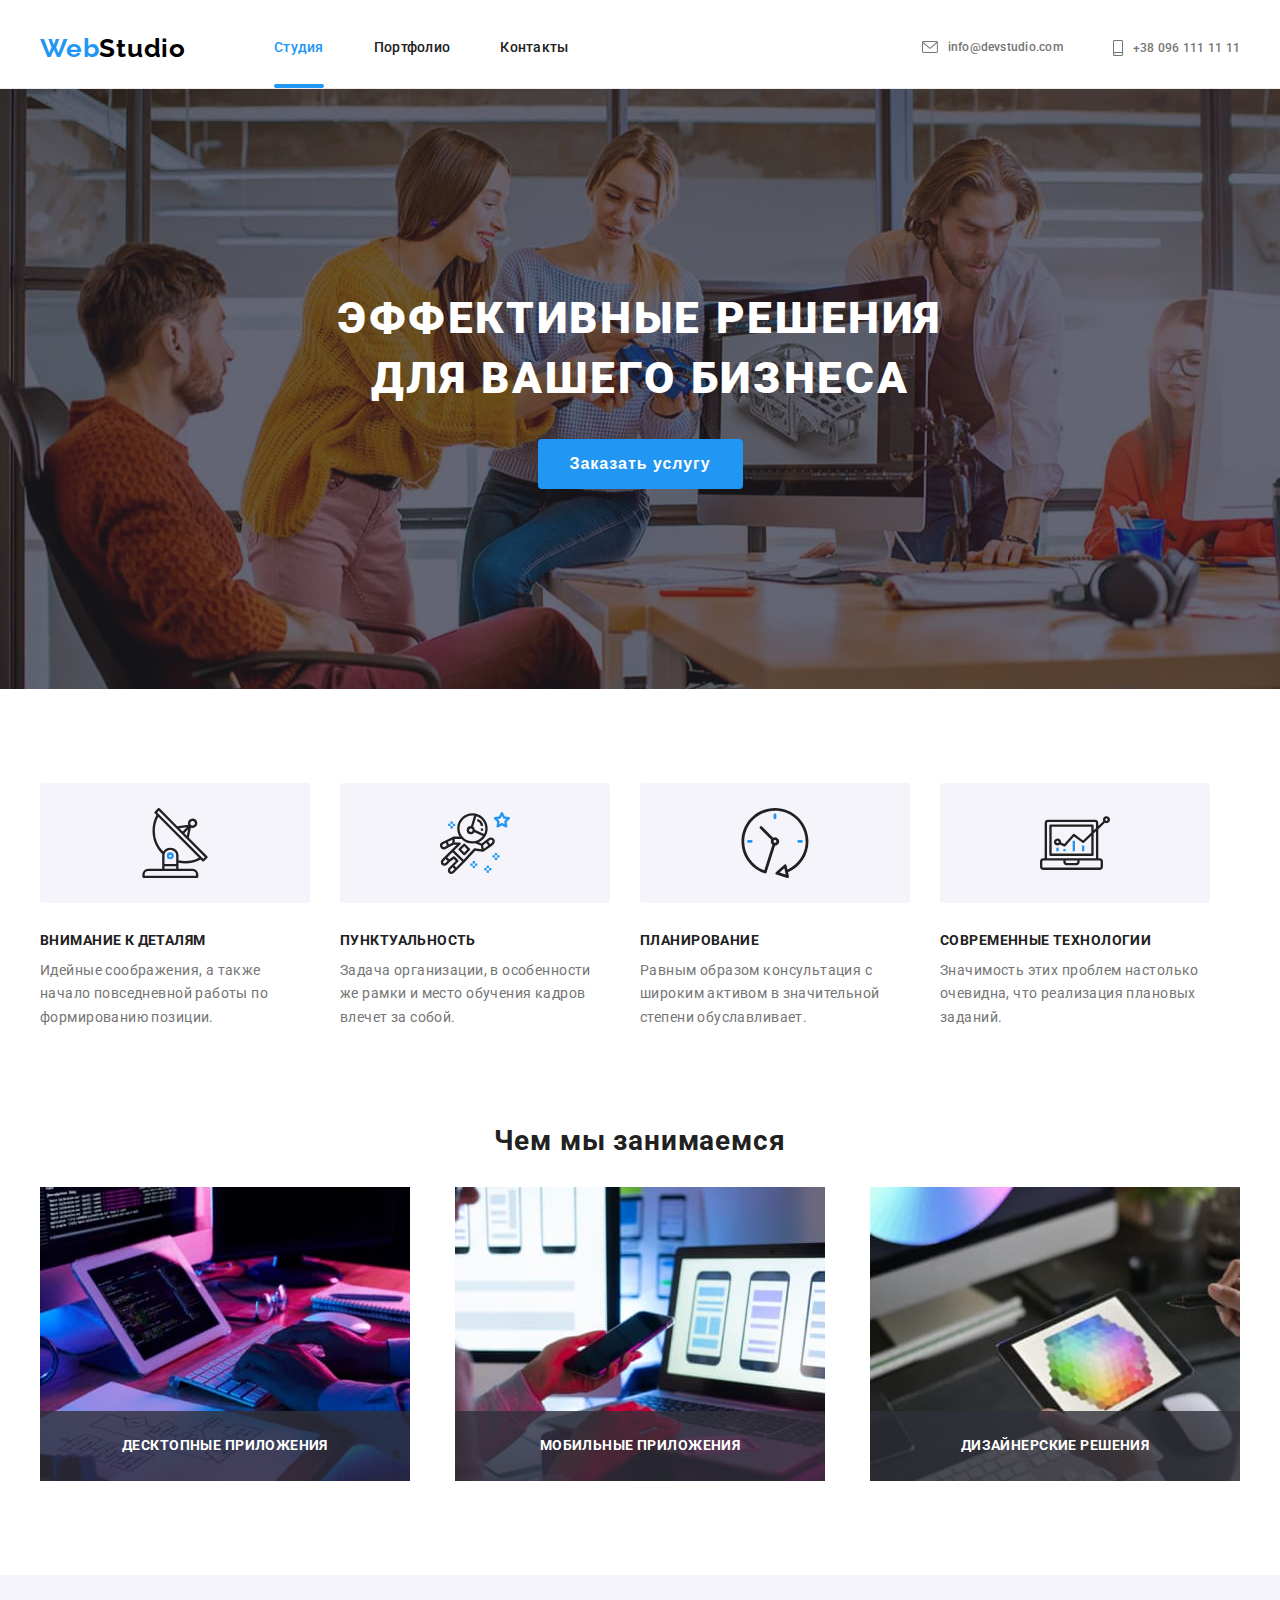
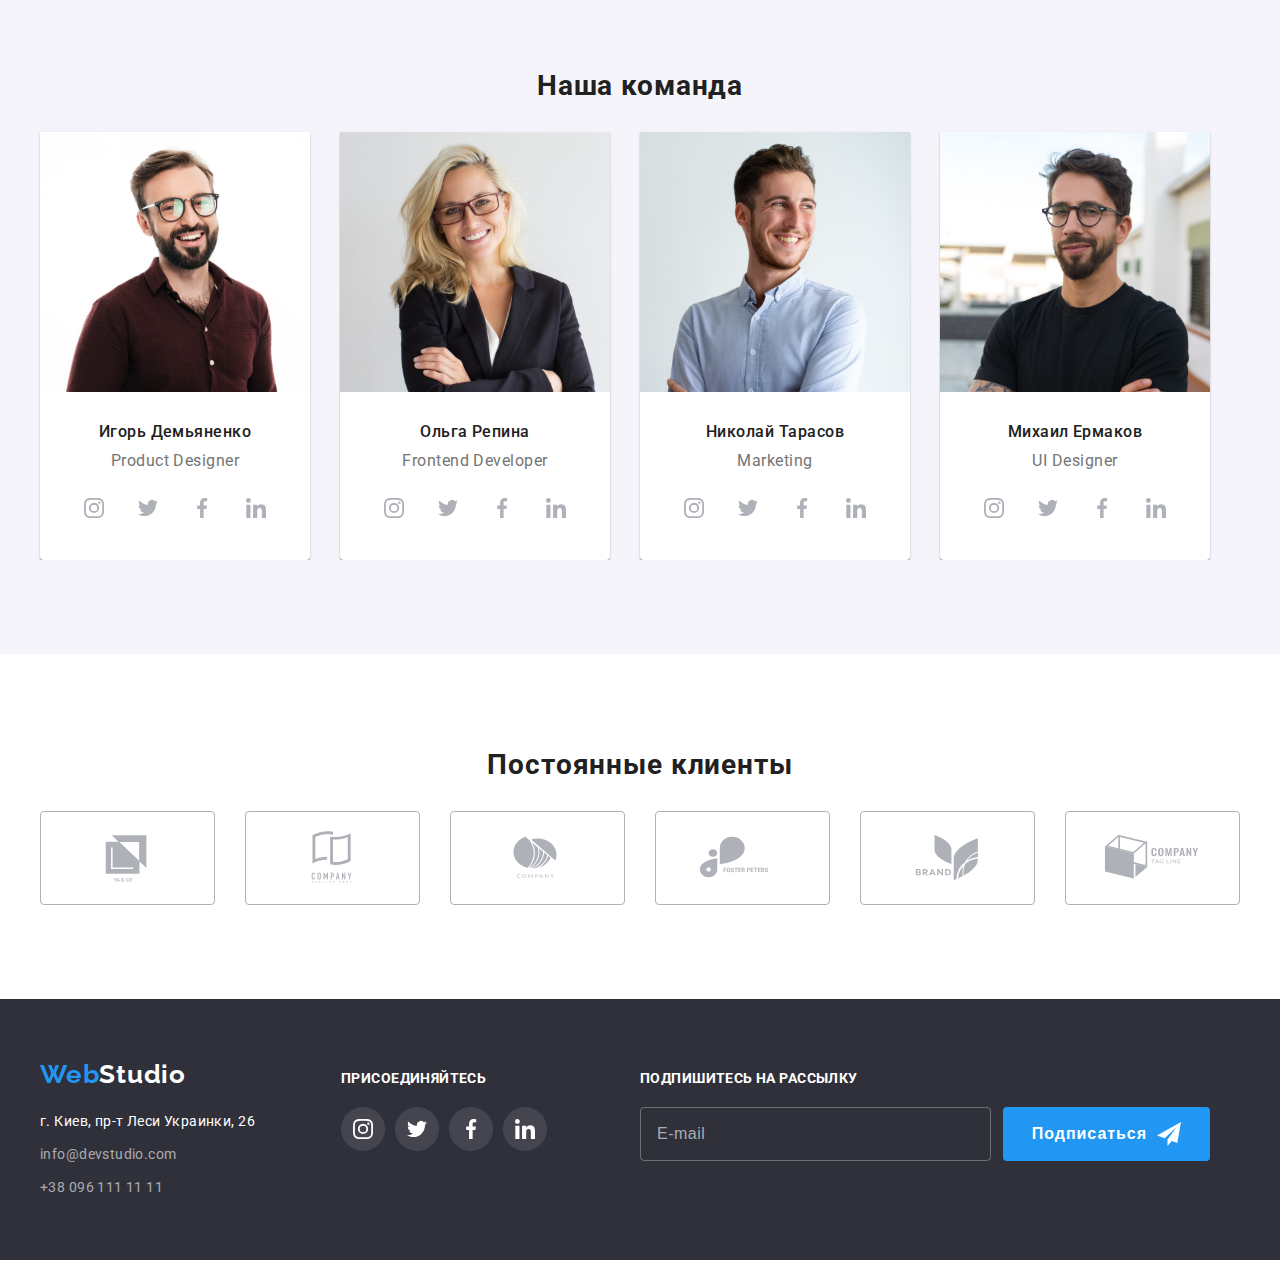
==== commit ea98241a: "mob menu fixed" ====
--- a/index.html
+++ b/index.html
@@ -22,9 +22,17 @@
   <body>
     <!-- mobile-menu -->
     <button type="button" class="btn-mob-menu" data-menu-button>
-      <svg class="btn-mob-menu__icon" width="24" height="16">
-        <use class="btn-mob-menu__icon-active" href="./images/symbol-defs.svg#icon-antenna">o</use>
-        <use class="btn-mob-menu__icon-deactive" href="">x</use>
+      <svg class="btn-mob-menu__icon" width="40" height="40">
+        <use
+          class="btn-mob-menu__icon-active"
+          href="./images/symbol-defs.svg#icon-close-mob-menu-activ"
+        ></use>
+      </svg>
+      <svg class="btn-mob-menu__icon" width="40" height="40">
+        <use
+          class="btn-mob-menu__icon-deactive"
+          href="./images/symbol-defs.svg#icon-mob-menu-deactive"
+        ></use>
       </svg>
     </button>
 
@@ -201,7 +209,7 @@
             <li class="features-list__item">
               <div class="features-list__container">
                 <svg class="features-list__icon" width="70" height="70">
-                  <use href="./images/symbol-defs.svg#antenna-2c"></use>
+                  <use href="./images/symbol-defs.svg#icon-antenna-2c"></use>
                 </svg>
               </div>
               <h3 class="features-list__title">Внимание к деталям</h3>
@@ -213,7 +221,7 @@
             <li class="features-list__item">
               <div class="features-list__container">
                 <svg class="features-list__icon" width="70" height="70">
-                  <use href="./images/symbol-defs.svg#icon-astronaut"></use>
+                  <use href="./images/symbol-defs.svg#icon-astronaut-2c"></use>
                 </svg>
               </div>
               <h3 class="features-list__title">Пунктуальность</h3>
@@ -225,7 +233,7 @@
             <li class="features-list__item features-card">
               <div class="features-list__container">
                 <svg class="features-list__icon" width="70" height="70">
-                  <use href="./images/symbol-defs.svg#icon-clock"></use>
+                  <use href="./images/symbol-defs.svg#icon-clock-2c"></use>
                 </svg>
               </div>
               <h3 class="features-list__title">Планирование</h3>
@@ -237,7 +245,7 @@
             <li class="features-list__item">
               <div class="features-list__container">
                 <svg class="features-list__icon" width="70" height="70">
-                  <use href="./images/symbol-defs.svg#icon-diagram"></use>
+                  <use href="./images/symbol-defs.svg#icon-diagram-2c"></use>
                 </svg>
               </div>
               <h3 class="features-list__title">Современные технологии</h3>
--- a/css/main.min.css
+++ b/css/main.min.css
@@ -1,2 +1,2 @@
-h1,h2,h3,h4,h5,h6,p,ul,a{margin:0;padding:0;list-style:none;text-decoration:none}button,input,textarea,a{outline:none}.visually-hidden{position:absolute;width:1px;height:1px;margin:-1px;padding:0;overflow:hidden;border:0;clip:rect(0 0 0 0)}body{width:100vw;margin-left:auto;margin-right:auto;font-family:'Roboto', sans-serif;color:#757575}.images{display:block;max-width:100%;height:auto}.mob-menu-container{position:absolute;z-index:4;opacity:0;pointer-events:none;position:absolute;width:100vw;height:100vh;background-color:#fff}.is-open{opacity:1;pointer-events:visible}.is-open .btn-mob-menu__icon-active{display:block}.btn-mob-menu__icon-active{display:none;position:absolute;z-index:5}.mob-menu-container{padding:48px 40px}.nav-list-mob__item:nth-child(2){margin-top:36px;margin-bottom:32px}.nav-list-mob__link{font-weight:500;font-size:40px;line-height:1.17;letter-spacing:0.02em;color:#212121}.nav-list-mob__link_current{color:#2196f3}.contacts-mob-container{position:absolute;left:40px;bottom:48px}.contacts-mob__item_tel{margin-bottom:32px}.contacts-mob__item_mail{margin-bottom:64px}.contacts-mob__link_tel{font-weight:500;font-size:34px;line-height:1.18;letter-spacing:0.02em;color:#2196f3}.contacts-mob__link_mail{font-weight:500;font-size:24px;line-height:1.17;letter-spacing:0.02em;color:#757575}.socials-mob{display:flex;align-items:center}.socials-mob__item:not(:last-child){border-right:1px solid rgba(33,33,33,0.2)}.socials-mob__link{font-weight:500;font-size:18px;line-height:1.22;letter-spacing:0.02em;color:#2196f3;padding:0 10px}@media screen and (min-width: 768px){.mob-menu-container{display:none}}.page-header{border-bottom:1px solid #ececec}@media screen and (max-width: 767px){.header-container{padding-top:16px;padding-bottom:16px}}@media screen and (min-width: 768px){.header-container{display:flex;align-items:center}}.container{max-width:1200px;padding-left:15px;padding-right:15px;margin-left:auto;margin-right:auto;overflow-x:hidden}@media screen and (max-width: 767px){.container{max-width:480px}}@media screen and (min-width: 768px) and (max-width: 1199px){.container{max-width:768px}}.section{padding-top:60px;padding-bottom:60px}@media screen and (min-width: 1200px){.section{padding-top:94px;padding-bottom:94px}}.logo{font-family:"Raleway",sans-serif;font-weight:700;font-size:24px;line-height:1.17;letter-spacing:0.03em}@media screen and (max-width: 767px){.logo .logo{display:block;padding-top:16px;padding-bottom:16px}}.logo__studio_dark{color:#000}.logo__studio_light{color:#fff}.logo__web{color:#2196f3}@media screen and (min-width: 1200px){.logo{font-size:26px;line-height:1.19}}.footer-logo{display:block;margin-bottom:20px}.nav-list{display:flex;margin-left:88px;font-weight:500;font-size:14px;line-height:1.14;letter-spacing:0.02em}@media screen and (max-width: 767px){.nav-list{display:none}}.nav-list__item{position:relative}.nav-list__item:not(:last-child){margin-right:50px}.nav-list__link{display:block;padding-top:32px;padding-bottom:32px;color:#212121;transition-property:color;transition-duration:250ms;transition-timing-function:cubic-bezier(0.4, 0, 0.2, 1)}.nav-list__link:hover,.nav-list__link:focus{color:#2196f3}.nav-list__link_current{color:#2196f3}.nav-list__link_current::after{content:'';position:absolute;left:0;bottom:0;width:100%;height:4px;border-radius:2px;background-color:#2196f3}.nav-menu{display:flex;align-items:center}.contacts-list{margin-left:auto;font-weight:500;font-size:12px;line-height:1.17;letter-spacing:0.02em}.contacts-list__icon{margin-right:10px;fill:#757575;transition-property:fill;transition-duration:250ms;transition-timing-function:cubic-bezier(0.4, 0, 0.2, 1)}@media screen and (max-width: 767px){.contacts-list{display:none}}@media screen and (min-width: 768px) and (max-width: 1199px){.contacts-list__item:not(:last-child){margin-bottom:10px}}@media screen and (min-width: 1200px){.contacts-list{display:flex}.contacts-list__link{padding-top:32px;padding-bottom:32px}.contacts-list__item:not(:last-child){margin-right:50px}}.contacts-list__link{display:flex;align-items:center;color:currentColor;transition-property:color;transition-duration:250ms;transition-timing-function:cubic-bezier(0.4, 0, 0.2, 1)}.contacts-list__link:hover,.contacts-list__link:focus{color:#2196f3}.contacts-list__link:hover .contacts-list__icon,.contacts-list__link:focus .contacts-list__icon{fill:#2196f3}.section-hero{width:100%;text-align:center}@media screen and (max-width: 1199px){.section-hero{padding:118px 60px;background-image:linear-gradient(rgba(47,48,58,0.4), rgba(47,48,58,0.4)),url(../images/bg.jpg);background-repeat:no-repeat;background-size:cover}}@media screen and (min-width: 1200px){.section-hero{max-width:1600px;margin-left:auto;margin-right:auto;padding-top:200px;padding-bottom:200px;background-image:linear-gradient(rgba(47,48,58,0.4), rgba(47,48,58,0.4)),url(../images/bg.jpg);background-repeat:no-repeat;background-size:cover}}.section-hero .main-title{margin-bottom:30px;margin-left:auto;margin-right:auto;max-width:360px;font-weight:900;font-size:26px;line-height:1.62;letter-spacing:0.06em;text-transform:uppercase;word-wrap:break-word;color:#fff}@media screen and (min-width: 1200px){.section-hero .main-title{max-width:696px;font-size:44px;line-height:1.36}}.btn{font-weight:700;font-size:16px;line-height:1.87;letter-spacing:0.06em;text-align:center;border-style:none;border-radius:4px;color:#fff;cursor:pointer;transition-property:background-color, box-shadow, color;transition-duration:250ms;transition-timing-function:cubic-bezier(0.4, 0, 0.2, 1)}.btn:hover,.btn:focus{box-shadow:0px 4px 4px rgba(0,0,0,0.15);background-color:#188ce8}.btn-mob-menu{position:absolute;top:10px;right:15px;z-index:5;display:flex;justify-content:center;align-items:center;width:40px;height:40px}@media screen and (min-width: 768px){.btn-mob-menu{display:none}}.btn-hero,.btn-modal,.btn-subscribe{background-color:#2196f3}.btn-hero{padding:10px 32px}.btn-modal{padding:10px 56px}.btn-subscribe{display:flex;align-items:center;margin-left:auto;margin-right:auto;padding:10px 29px}.btn-subscribe__icon{margin-left:10px;fill:#fff}.close-btn{display:flex;justify-content:center;align-items:center;position:absolute;top:8px;right:8px;width:30px;height:30px;background-color:#fff;border:1px solid rgba(0,0,0,0.1);border-radius:50%;cursor:pointer}.close-btn__icon{fill:#000;margin:auto;transition-property:fill;transition-duration:250ms;transition-timing-function:cubic-bezier(0.4, 0, 0.2, 1)}.close-btn:hover .close-btn__icon{fill:#2196f3}.filter-list__button{padding:6px 22px;font-weight:500;line-height:1.62;letter-spacing:0.03em;color:#212121;background-color:#f5f4fa}.filter-list__button:focus,.filter-list__button:hover{color:#fff;background-color:#2196f3;box-shadow:0px 3px 1px rgba(0,0,0,0.1),0px 1px 2px rgba(0,0,0,0.08),0px 2px 2px rgba(0,0,0,0.12)}.backdrop{width:100vw;height:100vh;position:fixed;top:0;left:0;z-index:1;background-color:rgba(0,0,0,0.2);transition-property:opacity, background-color;transition-duration:250ms;transition-timing-function:cubic-bezier(0.4, 0, 0.2, 1)}.is-hidden{opacity:0;pointer-events:none}.modal{width:450px;position:absolute;left:50%;top:50%;padding:40px;transform:translate(-50%, -50%);background-color:#fff;box-shadow:0px 1px 3px rgba(0,0,0,0.12),0px 1px 1px rgba(0,0,0,0.14),0px 2px 1px rgba(0,0,0,0.2);border-radius:4px}.modal-title{margin-bottom:8px;font-weight:700;font-size:20px;line-height:1.5;text-align:center;letter-spacing:0.03em;color:#212121}@media screen and (max-width: 480px){.modal{width:95%}}@media screen and (min-width: 1200px){.modal{width:528px}.modal-title{margin-bottom:12px;font-weight:700;font-size:20px;line-height:1.15;letter-spacing:0.03em}}.form-input-wrap{display:flex;flex-direction:column}.label{margin-bottom:4px;font-size:12px;line-height:1.17;letter-spacing:0.01em;color:#757575;text-align:left}.input-wrap{position:relative;margin-bottom:10px}.input{height:40px;width:100%;padding-left:42px;border:1px solid rgba(33,33,33,0.2);border-radius:4px;transition-property:border-color;transition-duration:250ms;transition-timing-function:cubic-bezier(0.4, 0, 0.2, 1)}.input__icon{position:absolute;top:50%;left:12px;transform:translateY(-50%);transition-property:fill;transition-duration:250ms;transition-timing-function:cubic-bezier(0.4, 0, 0.2, 1)}.input:hover,.input:focus{border-color:#2196f3}.input:hover+.input__icon,.input:focus+.input__icon{fill:#2196f3}.comment-wrap{display:flex;flex-direction:column}.comment{height:120px;padding:12px 16px;margin-bottom:20px;resize:none;border:1px solid rgba(33,33,33,0.2);border-radius:4px}.comment::placeholder{font-size:12px;line-height:1.17;letter-spacing:0.01em;color:rgba(117,117,117,0.5)}.comment:hover,.comment:focus{border-color:#2196f3}.agree-wrap{display:flex;align-items:center;justify-content:center;height:24px;margin-bottom:30px}.label-agree{display:flex;align-items:center;font-size:12px;line-height:1.17;letter-spacing:0.03em;color:#757575}@media screen and (min-width: 1200px){.label-agree{font-size:14px;line-height:1.71}}.label-agree__wrap{display:flex;align-items:center;justify-content:center;margin-right:7px;width:16px;height:15px;border:2px solid #000;border-radius:2px;fill:#fff}.user-check:checked+.label-agree .label-agree__wrap{border:none;background-color:#2196f3}.label-agree__link{color:#2196f3;text-decoration:underline}.section-title{margin-bottom:30px;font-weight:700;font-size:28px;line-height:1.18;text-align:center;letter-spacing:0.03em;color:#212121}.section_bgc_light-gray{background-color:#f5f4fa}.features-list__container{max-width:100%;display:flex;justify-content:center;align-items:center;margin-bottom:30px;height:120px;background:#f5f4fa;border-radius:4px}.features-list__title{margin-bottom:10px;font-weight:700;font-size:14px;line-height:1.14;letter-spacing:0.03em;text-transform:uppercase;color:#212121}.features-list__text{font-size:14px;line-height:1.71;letter-spacing:0.03em}@media screen and (max-width: 767px){.features-list__title{text-align:center}.features-list__item:not(:last-child){margin-bottom:30px}}@media screen and (min-width: 1200px){.features-list{margin-bottom:94px;display:flex}.features-list:not(:last-child){margin-right:30px}}@media screen and (min-width: 767px) and (max-width: 1199px){.features-list{display:flex;flex-wrap:wrap;margin-top:-30px;margin-left:-30px}.features-list__item{margin-top:30px;margin-left:30px;max-width:calc((100% - 60px) / 2)}}@media screen and (min-width: 1200px){.features-list{display:flex;margin-top:-30px;margin-left:-30px}.features-list__item{margin-top:30px;margin-left:30px;max-width:calc((100% - 120px) / 4)}.features-list:not(:last-child){margin-right:30px}}.specialisation-container{display:none}@media screen and (min-width: 1200px){.specialisation-container{display:block}}.specialisation-list{display:flex;justify-content:space-between}.specialisation-list__fig{display:flex;position:relative;margin:0}.specialisation-list__label{position:absolute;bottom:0;width:100%;padding-top:27px;padding-bottom:27px;font-weight:700;font-size:14px;line-height:1.14;text-align:center;letter-spacing:0.03em;text-transform:uppercase;color:#fff;background:rgba(47,48,58,0.8)}.team-list__item{padding-bottom:30px;background:#ffffff;box-shadow:0px 1px 3px rgba(0,0,0,0.12),0px 1px 1px rgba(0,0,0,0.14),0px 2px 1px rgba(0,0,0,0.2);border-radius:0px 0px 4px 4px}@media screen and (max-width: 767px){.team-list__item:not(:last-child){margin-bottom:30px}}.team-list__images{margin-bottom:30px}.team-list__name{margin-bottom:10px;font-weight:500;font-size:16px;line-height:1.19;text-align:center;letter-spacing:0.03em;color:#212121}.team-list__profession{margin-bottom:16px;font-size:16px;line-height:1.19;text-align:center;letter-spacing:0.03em}@media screen and (min-width: 768px) and (max-width: 1199px){.team-list{display:flex;flex-wrap:wrap;margin-top:-30px;margin-left:-30px}.team-list__item{width:calc((100% - 60px) / 2);margin-top:30px;margin-left:30px}}@media screen and (min-width: 1200px){.team-list{display:flex}.team-list__item:not(:last-child){margin-right:30px}}.socials-list{display:flex;justify-content:center}.socials-list__item:not(:last-child){margin-right:10px}.socials-list__link{display:flex;justify-content:center;align-items:center;width:44px;height:44px;border-radius:50%;transition-property:background-color;transition-duration:250ms;transition-timing-function:cubic-bezier(0.4, 0, 0.2, 1)}.socials-list__link:hover,.socials-list__link:focus{background-color:#2196f3}.socials-list__link:hover .socials-list__icon,.socials-list__link:focus .socials-list__icon{fill:#fff}.socials-list__link_bgc_gray{background-color:rgba(255,255,255,0.1)}.socials-list__icon{transition-property:fill;transition-duration:250ms;transition-timing-function:cubic-bezier(0.4, 0, 0.2, 1)}.socials-list__icon_fill_light-gray{fill:#afb1b8}.socials-list__icon_fill_white{fill:#fff}.clients-list__link{display:flex;justify-content:center;align-items:center;height:92px;border:1px solid #afb1b8;border-radius:4px;transition-property:border;transition-duration:250ms;transition-timing-function:cubic-bezier(0.4, 0, 0.2, 1)}.clients-list__link:hover,.clients-list__link:focus{border:1px solid #2196f3}.clients-list__link:hover .clients-list__icon,.clients-list__link:hover .clients-list__icon,.clients-list__link:focus .clients-list__icon,.clients-list__link:focus .clients-list__icon{fill:#2196f3}.clients-list__icon{fill:#afb1b8;transition-property:fill;transition-duration:250ms;transition-timing-function:cubic-bezier(0.4, 0, 0.2, 1)}.clients-list{display:flex;flex-wrap:wrap;margin-top:-30px;margin-left:-30px}.clients-list__item{width:calc((100% - 60px) / 2);margin-top:30px;margin-left:30px}@media screen and (min-width: 768px) and (max-width: 1199px){.clients-list{display:flex;flex-wrap:wrap;margin-top:-30px;margin-left:-30px}.clients-list__item{width:calc((100% - 90px) / 3);margin-top:30px;margin-left:30px}}@media screen and (min-width: 1200px){.clients-list{display:flex;margin-top:-30px;margin-left:-30px}.clients-list__item{width:calc((100% - 180px) / 6);margin-top:30px;margin-left:30px}}.footer{background-color:#2f303a}.footer-container{padding-top:60px;padding-bottom:60px}@media screen and (min-width: 1200px){.footer-container{display:flex}}@media screen and (min-width: 768px){.tablet-footer{display:flex;align-items:top;justify-content:center}}.footer-contacts__address{font-style:inherit;font-size:14px;line-height:1.71;letter-spacing:0.03em;color:#fff}.footer-contacts__link{font-size:14px;line-height:1.71;letter-spacing:0.03em;color:rgba(255,255,255,0.6);transition-property:color;transition-duration:250ms;transition-timing-function:cubic-bezier(0.4, 0, 0.2, 1)}.footer-contacts__link:hover,.footer-contacts__link:focus{color:#2196f3}@media screen and (max-width: 767px){.section-address{text-align:center;margin-bottom:60px}.footer-contacts{text-align:center}.footer-contacts__item:not(:last-child){margin-bottom:8px}}@media screen and (min-width: 768px) and (max-width: 1199px){.section-address{text-align:center;margin-bottom:60px}.footer-contacts{text-align:center}.footer-contacts__item:nth-child(1){margin-bottom:5px}.footer-contacts__item:nth-child(2){margin-bottom:8px}}@media screen and (min-width: 1200px){.section-address{display:flex;flex-flow:column;min-width:231px}.footer-contacts__item:not(:last-child){margin-bottom:9px}}.socials-title{margin-bottom:20px;font-weight:700;font-size:14px;line-height:1.14;letter-spacing:0.03em;text-transform:uppercase;color:#fff}@media screen and (max-width: 767px){.socials-section{text-align:center;margin-bottom:60px}}@media screen and (min-width: 768px) and (max-width: 1199px){.socials-section{text-align:center;padding-top:5px;margin-left:165px}}@media screen and (min-width: 1200px){.socials-section{padding-top:12px;margin-left:70px}}.subscribe-form{text-align:center}@media screen and (min-width: 1200px){.input-btn-container{display:flex;width:570px}.subscribe-form{margin-left:93px;padding-top:12px;text-align-last:left}}.subscribe-label{display:block;margin-bottom:20px;font-weight:700;font-size:14px;line-height:1.14;letter-spacing:0.03em;text-transform:uppercase;color:#fff}.subscribe-input{height:50px;padding-left:16px;margin-bottom:20px;width:100%;border:1px solid rgba(255,255,255,0.3);border-radius:4px;background-color:transparent;color:#fff}.subscribe-input::placeholder{font-size:16px;line-height:1.25;letter-spacing:0.03em;color:rgba(255,255,255,0.6)}.subscribe-input:hover,.subscribe-input:focus{border-color:#2196f3}@media screen and (min-width: 768px){.subscribe-input{width:450px}}@media screen and (min-width: 1200px){.subscribe-input{margin-right:12px;margin-bottom:0}}.projects{padding-top:60px;padding-bottom:60px}@media screen and (min-width: 1200px){.projects{padding-top:94px;padding-bottom:94px}}.filter-list{display:flex;flex-wrap:wrap;margin-bottom:40px;margin-top:-15px}.filter-list__item:not(:last-child){margin-right:8px}.filter-list__item{margin-top:15px}@media screen and (min-width: 768px){.filter-list{justify-content:center}}@media screen and (min-width: 1200px){.filter-list{margin-bottom:50px}}.projects-list__fig{position:relative;margin:0;overflow:hidden}.projects-list__overlay{position:absolute;bottom:0;left:0;transform:translateY(105%);padding:77px 24px;width:100%;height:100%;font-size:18px;line-height:1.56;letter-spacing:0.03em;color:#fff;background:rgba(33,150,243,0.9);transition:transform 250ms cubic-bezier(0.4, 0, 0.2, 1)}.projects-list__card{display:block;padding:20px 24px;border:1px solid #eeeeee;border-top:none}.projects-list__name{margin-bottom:4px;font-weight:700;font-size:18px;line-height:36px;letter-spacing:0.06em;color:#212121}.projects-list__type{font-size:16px;line-height:30px;letter-spacing:0.03em}.projects-list__item{transition-property:box-shadow;transition-duration:250ms;transition-timing-function:cubic-bezier(0.4, 0, 0.2, 1)}.projects-list__item:hover{box-shadow:0px 1px 1px rgba(0,0,0,0.12),0px 4px 4px rgba(0,0,0,0.06),1px 4px 6px rgba(0,0,0,0.16)}.projects-list__item:hover .projects-list__overlay{transform:translateY(0)}@media screen and (max-width: 767px){.projects-list__item:not(:last-child){margin-bottom:30px}}@media screen and (min-width: 768px) and (max-width: 1199px){.projects-list{display:flex;flex-wrap:wrap;margin-top:-30px;margin-left:-30px}.projects-list__card:nth-child(1){height:146px}.projects-list__overlay{padding-top:49px;padding-bottom:49px}.projects-list .projects-list__item{flex-basis:calc(100% / 2 - 30px);margin-top:30px;margin-left:30px}.projects-list .projects-list__item:nth-child(1) .projects-list__card{height:146px}}@media screen and (min-width: 1200px){.projects-list{display:flex;flex-wrap:wrap;margin-top:-30px;margin-left:-30px}.projects-list__overlay{padding-top:63px;padding-bottom:63px}.projects-list__item{flex-basis:calc(100% / 3 - 30px);margin-top:30px;margin-left:30px}}
+h1,h2,h3,h4,h5,h6,p,ul,a{margin:0;padding:0;list-style:none;text-decoration:none}button,input,textarea,a{outline:none}.visually-hidden{position:absolute;width:1px;height:1px;margin:-1px;padding:0;overflow:hidden;border:0;clip:rect(0 0 0 0)}body{width:100vw;margin-left:auto;margin-right:auto;font-family:'Roboto', sans-serif;color:#757575}.images{display:block;max-width:100%;height:auto}.mob-menu-container{position:absolute;z-index:4;opacity:0;pointer-events:none;position:absolute;width:100vw;height:100vh;background-color:#fff}.is-open{opacity:1;pointer-events:visible}.is-open .btn-mob-menu__icon-deactive{display:none}.is-open .btn-mob-menu__icon-active{display:block}.btn-mob-menu__icon{position:absolute;z-index:5}.btn-mob-menu__icon-active{display:none}.btn-mob-menu__icon-deactive{display:block}.mob-menu-container{padding:48px 40px}.nav-list-mob__item:nth-child(2){margin-top:36px;margin-bottom:32px}.nav-list-mob__link{font-weight:500;font-size:40px;line-height:1.17;letter-spacing:0.02em;color:#212121}.nav-list-mob__link_current{color:#2196f3}.contacts-mob-container{position:absolute;left:40px;bottom:48px}.contacts-mob__item_tel{margin-bottom:32px}.contacts-mob__item_mail{margin-bottom:64px}.contacts-mob__link_tel{font-weight:500;font-size:34px;line-height:1.18;letter-spacing:0.02em;color:#2196f3}.contacts-mob__link_mail{font-weight:500;font-size:24px;line-height:1.17;letter-spacing:0.02em;color:#757575}.socials-mob{display:flex;align-items:center}.socials-mob__item:not(:last-child){border-right:1px solid rgba(33,33,33,0.2)}.socials-mob__link{font-weight:500;font-size:18px;line-height:1.22;letter-spacing:0.02em;color:#2196f3;padding:0 10px}@media screen and (min-width: 768px){.mob-menu-container{display:none}}.page-header{border-bottom:1px solid #ececec}@media screen and (max-width: 767px){.header-container{padding-top:16px;padding-bottom:16px}}@media screen and (min-width: 768px){.header-container{display:flex;align-items:center}}.container{max-width:1200px;padding-left:15px;padding-right:15px;margin-left:auto;margin-right:auto;overflow-x:hidden}@media screen and (max-width: 767px){.container{max-width:480px}}@media screen and (min-width: 768px) and (max-width: 1199px){.container{max-width:768px}}.section{padding-top:60px;padding-bottom:60px}@media screen and (min-width: 1200px){.section{padding-top:94px;padding-bottom:94px}}.logo{font-family:"Raleway",sans-serif;font-weight:700;font-size:24px;line-height:1.17;letter-spacing:0.03em}@media screen and (max-width: 767px){.logo .logo{display:block;padding-top:16px;padding-bottom:16px}}.logo__studio_dark{color:#000}.logo__studio_light{color:#fff}.logo__web{color:#2196f3}@media screen and (min-width: 1200px){.logo{font-size:26px;line-height:1.19}}.footer-logo{display:block;margin-bottom:20px}.nav-list{display:flex;margin-left:88px;font-weight:500;font-size:14px;line-height:1.14;letter-spacing:0.02em}@media screen and (max-width: 767px){.nav-list{display:none}}.nav-list__item{position:relative}.nav-list__item:not(:last-child){margin-right:50px}.nav-list__link{display:block;padding-top:32px;padding-bottom:32px;color:#212121;transition-property:color;transition-duration:250ms;transition-timing-function:cubic-bezier(0.4, 0, 0.2, 1)}.nav-list__link:hover,.nav-list__link:focus{color:#2196f3}.nav-list__link_current{color:#2196f3}.nav-list__link_current::after{content:'';position:absolute;left:0;bottom:0;width:100%;height:4px;border-radius:2px;background-color:#2196f3}.nav-menu{display:flex;align-items:center}.contacts-list{margin-left:auto;font-weight:500;font-size:12px;line-height:1.17;letter-spacing:0.02em}.contacts-list__icon{margin-right:10px;fill:#757575;transition-property:fill;transition-duration:250ms;transition-timing-function:cubic-bezier(0.4, 0, 0.2, 1)}@media screen and (max-width: 767px){.contacts-list{display:none}}@media screen and (min-width: 768px) and (max-width: 1199px){.contacts-list__item:not(:last-child){margin-bottom:10px}}@media screen and (min-width: 1200px){.contacts-list{display:flex}.contacts-list__link{padding-top:32px;padding-bottom:32px}.contacts-list__item:not(:last-child){margin-right:50px}}.contacts-list__link{display:flex;align-items:center;color:currentColor;transition-property:color;transition-duration:250ms;transition-timing-function:cubic-bezier(0.4, 0, 0.2, 1)}.contacts-list__link:hover,.contacts-list__link:focus{color:#2196f3}.contacts-list__link:hover .contacts-list__icon,.contacts-list__link:focus .contacts-list__icon{fill:#2196f3}.section-hero{width:100%;text-align:center}@media screen and (max-width: 1199px){.section-hero{padding:118px 60px;background-image:linear-gradient(rgba(47,48,58,0.4), rgba(47,48,58,0.4)),url(../images/bg.jpg);background-repeat:no-repeat;background-size:cover}}@media screen and (min-width: 1200px){.section-hero{max-width:1600px;margin-left:auto;margin-right:auto;padding-top:200px;padding-bottom:200px;background-image:linear-gradient(rgba(47,48,58,0.4), rgba(47,48,58,0.4)),url(../images/bg.jpg);background-repeat:no-repeat;background-size:cover}}.section-hero .main-title{margin-bottom:30px;margin-left:auto;margin-right:auto;max-width:360px;font-weight:900;font-size:26px;line-height:1.62;letter-spacing:0.06em;text-transform:uppercase;word-wrap:break-word;color:#fff}@media screen and (min-width: 1200px){.section-hero .main-title{max-width:696px;font-size:44px;line-height:1.36}}.btn{font-weight:700;font-size:16px;line-height:1.87;letter-spacing:0.06em;text-align:center;border-style:none;border-radius:4px;color:#fff;cursor:pointer;transition-property:background-color, box-shadow, color;transition-duration:250ms;transition-timing-function:cubic-bezier(0.4, 0, 0.2, 1)}.btn:hover,.btn:focus{box-shadow:0px 4px 4px rgba(0,0,0,0.15);background-color:#188ce8}.btn-mob-menu{padding:0;position:absolute;top:10px;right:15px;z-index:5;display:flex;justify-content:center;align-items:center;width:40px;height:40px;background-color:transparent;border:none}.btn-mob-menu:hover .btn-mob-menu__icon{fill:#2196f3}@media screen and (min-width: 768px){.btn-mob-menu{display:none}}.btn-hero,.btn-modal,.btn-subscribe{background-color:#2196f3}.btn-hero{padding:10px 32px}.btn-modal{padding:10px 56px}.btn-subscribe{display:flex;align-items:center;margin-left:auto;margin-right:auto;padding:10px 29px}.btn-subscribe__icon{margin-left:10px;fill:#fff}.close-btn{display:flex;justify-content:center;align-items:center;position:absolute;top:8px;right:8px;width:30px;height:30px;background-color:#fff;border:1px solid rgba(0,0,0,0.1);border-radius:50%;cursor:pointer}.close-btn__icon{fill:#000;margin:auto;transition-property:fill;transition-duration:250ms;transition-timing-function:cubic-bezier(0.4, 0, 0.2, 1)}.close-btn:hover .close-btn__icon{fill:#2196f3}.filter-list__button{padding:6px 22px;font-weight:500;line-height:1.62;letter-spacing:0.03em;color:#212121;background-color:#f5f4fa}.filter-list__button:focus,.filter-list__button:hover{color:#fff;background-color:#2196f3;box-shadow:0px 3px 1px rgba(0,0,0,0.1),0px 1px 2px rgba(0,0,0,0.08),0px 2px 2px rgba(0,0,0,0.12)}.backdrop{width:100vw;height:100vh;position:fixed;top:0;left:0;z-index:1;background-color:rgba(0,0,0,0.2);transition-property:opacity, background-color;transition-duration:250ms;transition-timing-function:cubic-bezier(0.4, 0, 0.2, 1)}.is-hidden{opacity:0;pointer-events:none}.modal{width:450px;position:absolute;left:50%;top:50%;padding:40px;transform:translate(-50%, -50%);background-color:#fff;box-shadow:0px 1px 3px rgba(0,0,0,0.12),0px 1px 1px rgba(0,0,0,0.14),0px 2px 1px rgba(0,0,0,0.2);border-radius:4px}.modal-title{margin-bottom:8px;font-weight:700;font-size:20px;line-height:1.5;text-align:center;letter-spacing:0.03em;color:#212121}@media screen and (max-width: 480px){.modal{width:95%}}@media screen and (min-width: 1200px){.modal{width:528px}.modal-title{margin-bottom:12px;font-weight:700;font-size:20px;line-height:1.15;letter-spacing:0.03em}}.form-input-wrap{display:flex;flex-direction:column}.label{margin-bottom:4px;font-size:12px;line-height:1.17;letter-spacing:0.01em;color:#757575;text-align:left}.input-wrap{position:relative;margin-bottom:10px}.input{height:40px;width:100%;padding-left:42px;border:1px solid rgba(33,33,33,0.2);border-radius:4px;transition-property:border-color;transition-duration:250ms;transition-timing-function:cubic-bezier(0.4, 0, 0.2, 1)}.input__icon{position:absolute;top:50%;left:12px;transform:translateY(-50%);transition-property:fill;transition-duration:250ms;transition-timing-function:cubic-bezier(0.4, 0, 0.2, 1)}.input:hover,.input:focus{border-color:#2196f3}.input:hover+.input__icon,.input:focus+.input__icon{fill:#2196f3}.comment-wrap{display:flex;flex-direction:column}.comment{height:120px;padding:12px 16px;margin-bottom:20px;resize:none;border:1px solid rgba(33,33,33,0.2);border-radius:4px}.comment::placeholder{font-size:12px;line-height:1.17;letter-spacing:0.01em;color:rgba(117,117,117,0.5)}.comment:hover,.comment:focus{border-color:#2196f3}.agree-wrap{display:flex;align-items:center;justify-content:center;height:24px;margin-bottom:30px}.label-agree{display:flex;align-items:center;font-size:12px;line-height:1.17;letter-spacing:0.03em;color:#757575}@media screen and (min-width: 1200px){.label-agree{font-size:14px;line-height:1.71}}.label-agree__wrap{display:flex;align-items:center;justify-content:center;margin-right:7px;width:16px;height:15px;border:2px solid #000;border-radius:2px;fill:#fff}.user-check:checked+.label-agree .label-agree__wrap{border:none;background-color:#2196f3}.label-agree__link{color:#2196f3;text-decoration:underline}.section-title{margin-bottom:30px;font-weight:700;font-size:28px;line-height:1.18;text-align:center;letter-spacing:0.03em;color:#212121}.section_bgc_light-gray{background-color:#f5f4fa}.features-list__container{max-width:100%;display:flex;justify-content:center;align-items:center;margin-bottom:30px;height:120px;background:#f5f4fa;border-radius:4px}.features-list__title{margin-bottom:10px;font-weight:700;font-size:14px;line-height:1.14;letter-spacing:0.03em;text-transform:uppercase;color:#212121}.features-list__text{font-size:14px;line-height:1.71;letter-spacing:0.03em}@media screen and (max-width: 767px){.features-list__title{text-align:center}.features-list__item:not(:last-child){margin-bottom:30px}}@media screen and (min-width: 1200px){.features-list{margin-bottom:94px;display:flex}.features-list:not(:last-child){margin-right:30px}}@media screen and (min-width: 767px) and (max-width: 1199px){.features-list{display:flex;flex-wrap:wrap;margin-top:-30px;margin-left:-30px}.features-list__item{margin-top:30px;margin-left:30px;max-width:calc((100% - 60px) / 2)}}@media screen and (min-width: 1200px){.features-list{display:flex;margin-top:-30px;margin-left:-30px}.features-list__item{margin-top:30px;margin-left:30px;max-width:calc((100% - 120px) / 4)}.features-list:not(:last-child){margin-right:30px}}.specialisation-container{display:none}@media screen and (min-width: 1200px){.specialisation-container{display:block}}.specialisation-list{display:flex;justify-content:space-between}.specialisation-list__fig{display:flex;position:relative;margin:0}.specialisation-list__label{position:absolute;bottom:0;width:100%;padding-top:27px;padding-bottom:27px;font-weight:700;font-size:14px;line-height:1.14;text-align:center;letter-spacing:0.03em;text-transform:uppercase;color:#fff;background:rgba(47,48,58,0.8)}.team-list__item{padding-bottom:30px;background:#ffffff;box-shadow:0px 1px 3px rgba(0,0,0,0.12),0px 1px 1px rgba(0,0,0,0.14),0px 2px 1px rgba(0,0,0,0.2);border-radius:0px 0px 4px 4px}@media screen and (max-width: 767px){.team-list__item:not(:last-child){margin-bottom:30px}}.team-list__images{margin-bottom:30px}.team-list__name{margin-bottom:10px;font-weight:500;font-size:16px;line-height:1.19;text-align:center;letter-spacing:0.03em;color:#212121}.team-list__profession{margin-bottom:16px;font-size:16px;line-height:1.19;text-align:center;letter-spacing:0.03em}@media screen and (min-width: 768px) and (max-width: 1199px){.team-list{display:flex;flex-wrap:wrap;margin-top:-30px;margin-left:-30px}.team-list__item{width:calc((100% - 60px) / 2);margin-top:30px;margin-left:30px}}@media screen and (min-width: 1200px){.team-list{display:flex}.team-list__item:not(:last-child){margin-right:30px}}.socials-list{display:flex;justify-content:center}.socials-list__item:not(:last-child){margin-right:10px}.socials-list__link{display:flex;justify-content:center;align-items:center;width:44px;height:44px;border-radius:50%;transition-property:background-color;transition-duration:250ms;transition-timing-function:cubic-bezier(0.4, 0, 0.2, 1)}.socials-list__link:hover,.socials-list__link:focus{background-color:#2196f3}.socials-list__link:hover .socials-list__icon,.socials-list__link:focus .socials-list__icon{fill:#fff}.socials-list__link_bgc_gray{background-color:rgba(255,255,255,0.1)}.socials-list__icon{transition-property:fill;transition-duration:250ms;transition-timing-function:cubic-bezier(0.4, 0, 0.2, 1)}.socials-list__icon_fill_light-gray{fill:#afb1b8}.socials-list__icon_fill_white{fill:#fff}.clients-list__link{display:flex;justify-content:center;align-items:center;height:92px;border:1px solid #afb1b8;border-radius:4px;transition-property:border;transition-duration:250ms;transition-timing-function:cubic-bezier(0.4, 0, 0.2, 1)}.clients-list__link:hover,.clients-list__link:focus{border:1px solid #2196f3}.clients-list__link:hover .clients-list__icon,.clients-list__link:hover .clients-list__icon,.clients-list__link:focus .clients-list__icon,.clients-list__link:focus .clients-list__icon{fill:#2196f3}.clients-list__icon{fill:#afb1b8;transition-property:fill;transition-duration:250ms;transition-timing-function:cubic-bezier(0.4, 0, 0.2, 1)}.clients-list{display:flex;flex-wrap:wrap;margin-top:-30px;margin-left:-30px}.clients-list__item{width:calc((100% - 60px) / 2);margin-top:30px;margin-left:30px}@media screen and (min-width: 768px) and (max-width: 1199px){.clients-list{display:flex;flex-wrap:wrap;margin-top:-30px;margin-left:-30px}.clients-list__item{width:calc((100% - 90px) / 3);margin-top:30px;margin-left:30px}}@media screen and (min-width: 1200px){.clients-list{display:flex;margin-top:-30px;margin-left:-30px}.clients-list__item{width:calc((100% - 180px) / 6);margin-top:30px;margin-left:30px}}.footer{background-color:#2f303a}.footer-container{padding-top:60px;padding-bottom:60px}@media screen and (min-width: 1200px){.footer-container{display:flex}}@media screen and (min-width: 768px){.tablet-footer{display:flex;align-items:top;justify-content:center}}.footer-contacts__address{font-style:inherit;font-size:14px;line-height:1.71;letter-spacing:0.03em;color:#fff}.footer-contacts__link{font-size:14px;line-height:1.71;letter-spacing:0.03em;color:rgba(255,255,255,0.6);transition-property:color;transition-duration:250ms;transition-timing-function:cubic-bezier(0.4, 0, 0.2, 1)}.footer-contacts__link:hover,.footer-contacts__link:focus{color:#2196f3}@media screen and (max-width: 767px){.section-address{text-align:center;margin-bottom:60px}.footer-contacts{text-align:center}.footer-contacts__item:not(:last-child){margin-bottom:8px}}@media screen and (min-width: 768px) and (max-width: 1199px){.section-address{text-align:center;margin-bottom:60px}.footer-contacts{text-align:center}.footer-contacts__item:nth-child(1){margin-bottom:5px}.footer-contacts__item:nth-child(2){margin-bottom:8px}}@media screen and (min-width: 1200px){.section-address{display:flex;flex-flow:column;min-width:231px}.footer-contacts__item:not(:last-child){margin-bottom:9px}}.socials-title{margin-bottom:20px;font-weight:700;font-size:14px;line-height:1.14;letter-spacing:0.03em;text-transform:uppercase;color:#fff}@media screen and (max-width: 767px){.socials-section{text-align:center;margin-bottom:60px}}@media screen and (min-width: 768px) and (max-width: 1199px){.socials-section{text-align:center;padding-top:5px;margin-left:165px}}@media screen and (min-width: 1200px){.socials-section{padding-top:12px;margin-left:70px}}.subscribe-form{text-align:center}@media screen and (min-width: 1200px){.input-btn-container{display:flex;width:570px}.subscribe-form{margin-left:93px;padding-top:12px;text-align-last:left}}.subscribe-label{display:block;margin-bottom:20px;font-weight:700;font-size:14px;line-height:1.14;letter-spacing:0.03em;text-transform:uppercase;color:#fff}.subscribe-input{height:50px;padding-left:16px;margin-bottom:20px;width:100%;border:1px solid rgba(255,255,255,0.3);border-radius:4px;background-color:transparent;color:#fff}.subscribe-input::placeholder{font-size:16px;line-height:1.25;letter-spacing:0.03em;color:rgba(255,255,255,0.6)}.subscribe-input:hover,.subscribe-input:focus{border-color:#2196f3}@media screen and (min-width: 768px){.subscribe-input{width:450px}}@media screen and (min-width: 1200px){.subscribe-input{margin-right:12px;margin-bottom:0}}.projects{padding-top:60px;padding-bottom:60px}@media screen and (min-width: 1200px){.projects{padding-top:94px;padding-bottom:94px}}.filter-list{display:flex;flex-wrap:wrap;margin-bottom:40px;margin-top:-15px}.filter-list__item:not(:last-child){margin-right:8px}.filter-list__item{margin-top:15px}@media screen and (min-width: 768px){.filter-list{justify-content:center}}@media screen and (min-width: 1200px){.filter-list{margin-bottom:50px}}.projects-list__fig{position:relative;margin:0;overflow:hidden}.projects-list__overlay{position:absolute;bottom:0;left:0;transform:translateY(105%);padding:77px 24px;width:100%;height:100%;font-size:18px;line-height:1.56;letter-spacing:0.03em;color:#fff;background:rgba(33,150,243,0.9);transition:transform 250ms cubic-bezier(0.4, 0, 0.2, 1)}.projects-list__card{display:block;padding:20px 24px;border:1px solid #eeeeee;border-top:none}.projects-list__name{margin-bottom:4px;font-weight:700;font-size:18px;line-height:36px;letter-spacing:0.06em;color:#212121}.projects-list__type{font-size:16px;line-height:30px;letter-spacing:0.03em}.projects-list__item{transition-property:box-shadow;transition-duration:250ms;transition-timing-function:cubic-bezier(0.4, 0, 0.2, 1)}.projects-list__item:hover{box-shadow:0px 1px 1px rgba(0,0,0,0.12),0px 4px 4px rgba(0,0,0,0.06),1px 4px 6px rgba(0,0,0,0.16)}.projects-list__item:hover .projects-list__overlay{transform:translateY(0)}@media screen and (max-width: 767px){.projects-list__item:not(:last-child){margin-bottom:30px}}@media screen and (min-width: 768px) and (max-width: 1199px){.projects-list{display:flex;flex-wrap:wrap;margin-top:-30px;margin-left:-30px}.projects-list__card:nth-child(1){height:146px}.projects-list__overlay{padding-top:49px;padding-bottom:49px}.projects-list .projects-list__item{flex-basis:calc(100% / 2 - 30px);margin-top:30px;margin-left:30px}.projects-list .projects-list__item:nth-child(1) .projects-list__card{height:146px}}@media screen and (min-width: 1200px){.projects-list{display:flex;flex-wrap:wrap;margin-top:-30px;margin-left:-30px}.projects-list__overlay{padding-top:63px;padding-bottom:63px}.projects-list__item{flex-basis:calc(100% / 3 - 30px);margin-top:30px;margin-left:30px}}
 /*# sourceMappingURL=main.min.css.map */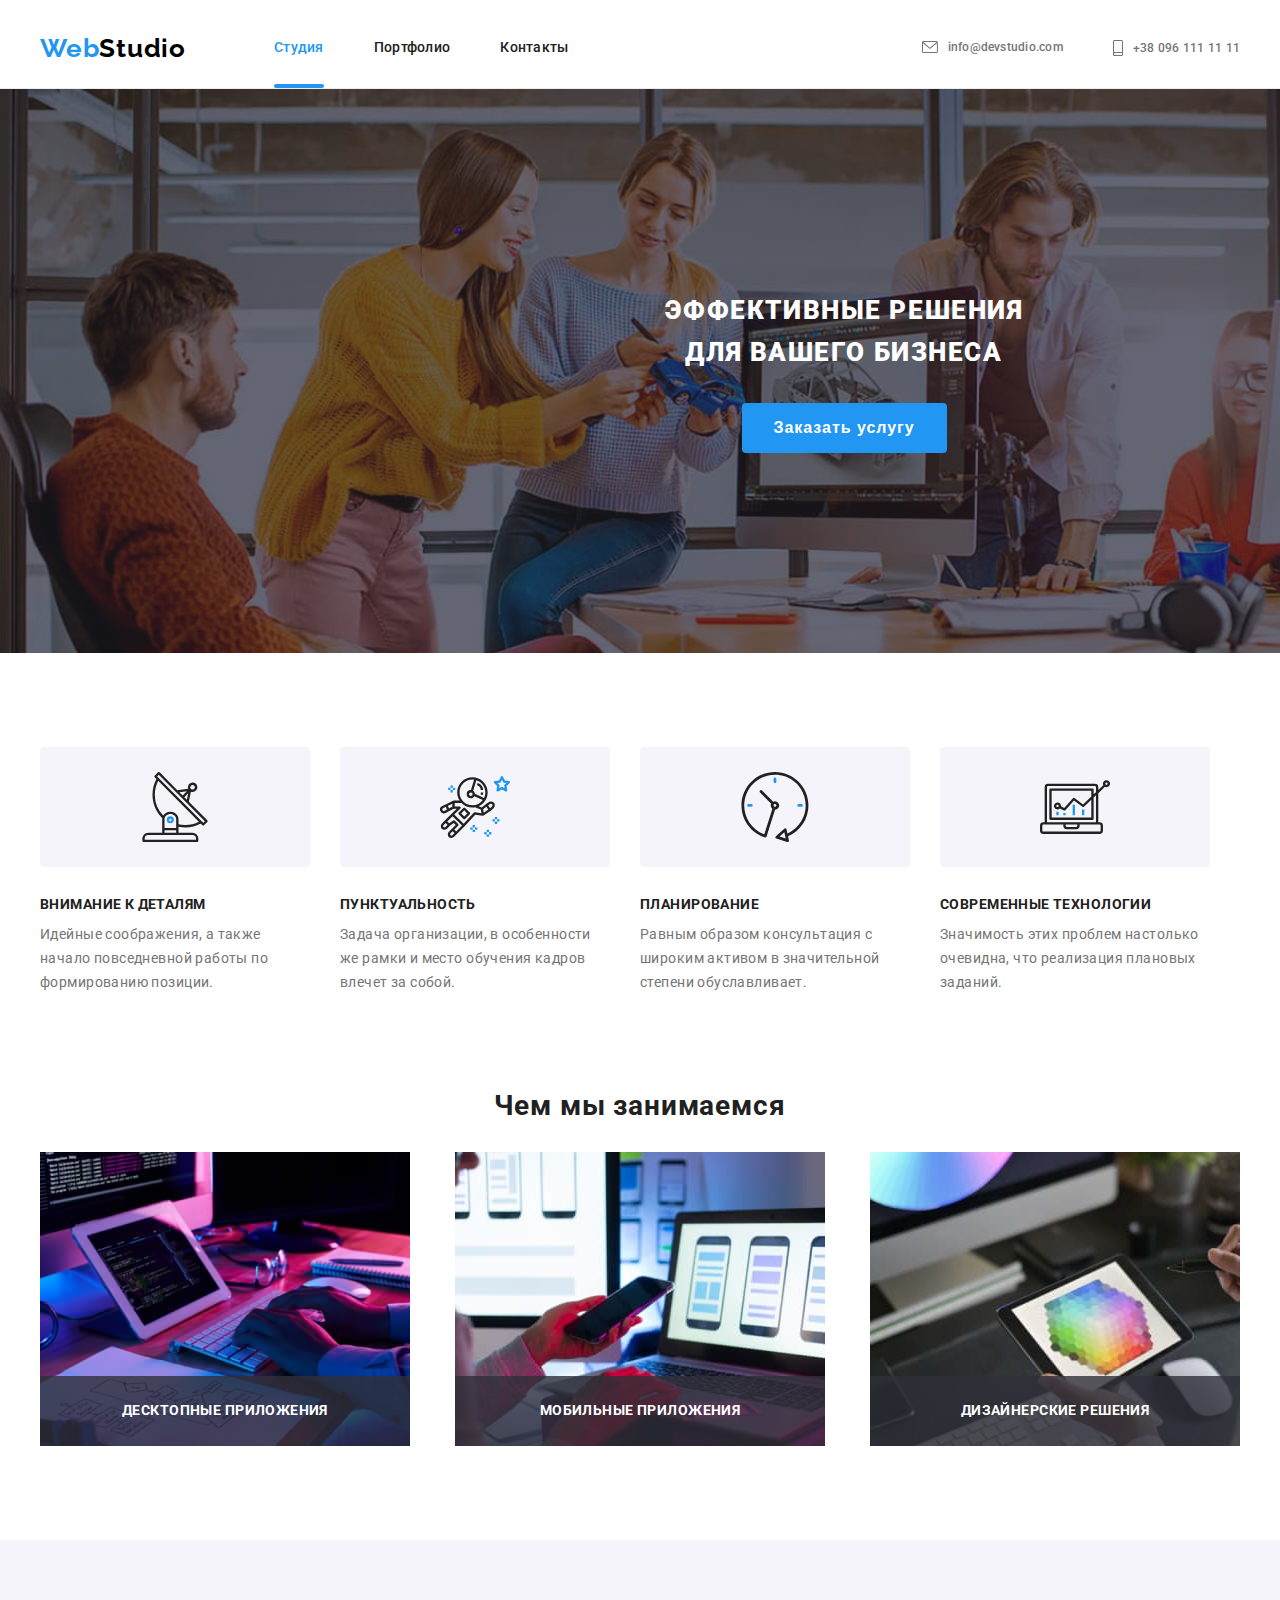
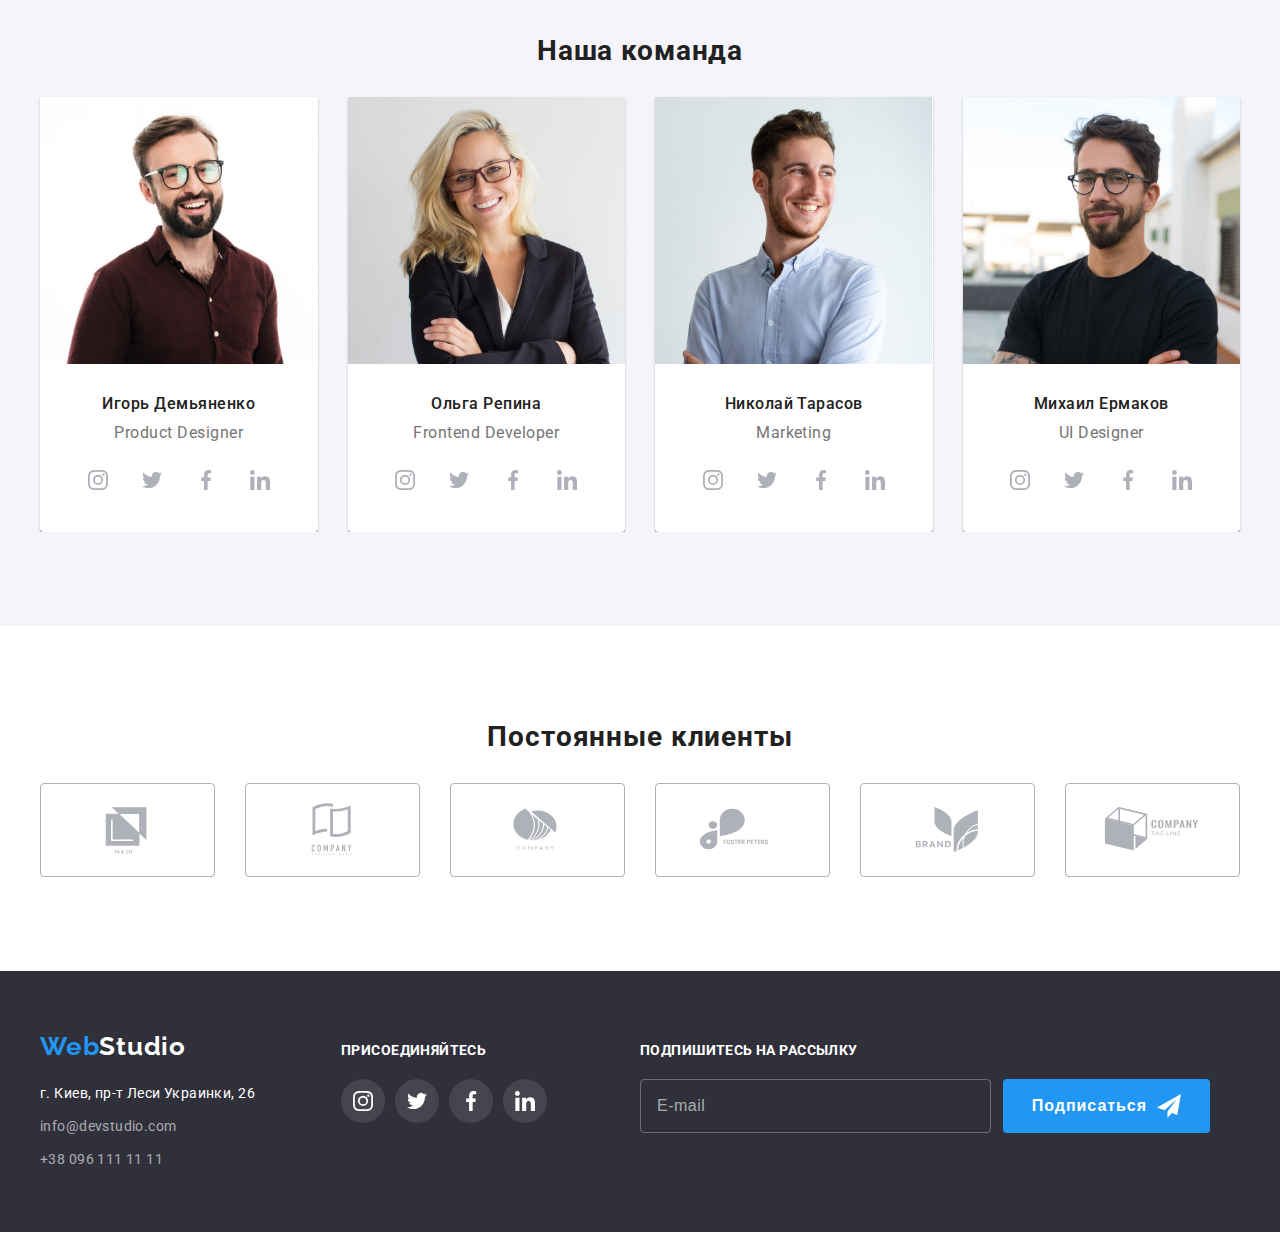
==== commit a022af09: "main page updated" ====
--- a/index.html
+++ b/index.html
@@ -263,8 +263,8 @@
                 <figure class="specialisation-list__fig">
                   <img
                     class="images"
-                    src="./images/box-1.jpg"
-                    width="370"
+                    srcset="./images/desktop/box1-min.jpg 1x, ./images/desktop/box1x-min.jpg 2x"
+                    src="./images/desktop/box1-min.jpg"
                     alt="Разработка структуры проекта"
                   />
                   <figcaption class="specialisation-list__label">Десктопные приложения</figcaption>
@@ -275,8 +275,8 @@
                 <figure class="specialisation-list__fig">
                   <img
                     class="images"
-                    src="./images/box-2.jpg"
-                    width="370"
+                    srcset="./images/desktop/box2-min.jpg 1x, ./images/desktop/box2x-min.jpg 2x"
+                    src="./images/desktop/box2-min.jpg"
                     alt="Разработка дизайна проекта"
                   />
                   <figcaption class="specialisation-list__label">Мобильные приложения</figcaption>
@@ -287,8 +287,8 @@
                 <figure class="specialisation-list__fig">
                   <img
                     class="images"
-                    src="./images/box-3.jpg"
-                    width="370"
+                    srcset="./images/desktop/box3-min.jpg 1x, ./images/desktop/box3x-min.jpg 2x"
+                    src="./images/box3-min.jpg"
                     alt="Подбор оформления для проекта"
                   />
                   <figcaption class="specialisation-list__label">Дизайнерские решения</figcaption>
@@ -307,8 +307,16 @@
             <li class="team-list__item">
               <img
                 class="images team-list__images"
+                srcset="
+                  ./images/desktop/product-designer-min.jpg   270w,
+                  ./images/desktop/product-designer2x-min.jpg 540w,
+                  ./images/tablet/img-min.jpg                 354w,
+                  ./images/tablet/img@2x-min.jpg              708w,
+                  ./images/mobile/imgt1-min.jpg               450w,
+                  ./images/mobile/img@2xt1-min.jpg            900w
+                "
+                sizes="(min-width: 1200px) 270px, (min-width: 768px) 354px, (max-width: 767px) 450px"
                 src="./images/img-1.jpg"
-                width="270"
                 alt="Фотография специалиста"
               />
               <h3 class="team-list__name">Игорь Демьяненко</h3>
@@ -368,8 +376,16 @@
             <li class="team-list__item">
               <img
                 class="images team-list__images"
+                srcset="
+                  ./images/desktop/frontend-developer-min.jpg   270w,
+                  ./images/desktop/frontend-developer2x-min.jpg 540w,
+                  ./images/tablet/imgq-min.jpg                  354w,
+                  ./images/tablet/img@2xq-min.jpg               708w,
+                  ./images/mobile/imgt2-min.jpg                 450w,
+                  ./images/mobile/img@2xt2-min.jpg              900w
+                "
+                sizes="(min-width: 1200px) 270px, (min-width: 768px) 354px, (max-width: 767px) 450px"
                 src="./images/img-2.jpg"
-                width="270"
                 alt="Фотография специалиста"
               />
               <h3 class="team-list__name">Ольга Репина</h3>
@@ -429,8 +445,16 @@
             <li class="team-list__item">
               <img
                 class="images team-list__images"
+                srcset="
+                  ./images/desktop/marketing-min.jpg   270w,
+                  ./images/desktop/marketing2x-min.jpg 540w,
+                  ./images/tablet/img3man-min.jpg      354w,
+                  ./images/tablet/img@2x3man-min.jpg   708w,
+                  ./images/mobile/imgt3-min.jpg        450w,
+                  ./images/mobile/img@2xt3-min.jpg     900w
+                "
+                sizes="(min-width: 1200px) 270px, (min-width: 768px) 354px, (max-width: 767px) 450px"
                 src="./images/img-3.jpg"
-                width="270"
                 alt="Фотография специалиста"
               />
               <h3 class="team-list__name">Николай Тарасов</h3>
@@ -490,8 +514,16 @@
             <li class="team-list__item">
               <img
                 class="images team-list__images"
+                srcset="
+                  ./images/desktop/ui-designer-min.jpg   270w,
+                  ./images/desktop/ui-designer2x-min.jpg 540w,
+                  ./images/tablet/img4man-min.jpg        354w,
+                  ./images/tablet/img@2x4man-min.jpg     708w,
+                  ./images/mobile/imgt4-min.jpg          450w,
+                  ./images/mobile/img@2xt4-min.jpg       900w
+                "
+                sizes="(min-width: 1200px) 270px, (min-width: 768px) 354px, (max-width: 767px) 450px"
                 src="./images/img-4.jpg"
-                width="270"
                 alt="Фотография специалиста"
               />
               <h3 class="team-list__name">Михаил Ермаков</h3>
--- a/css/main.min.css
+++ b/css/main.min.css
@@ -1,2 +1,2 @@
-h1,h2,h3,h4,h5,h6,p,ul,a{margin:0;padding:0;list-style:none;text-decoration:none}button,input,textarea,a{outline:none}.visually-hidden{position:absolute;width:1px;height:1px;margin:-1px;padding:0;overflow:hidden;border:0;clip:rect(0 0 0 0)}body{width:100vw;margin-left:auto;margin-right:auto;font-family:'Roboto', sans-serif;color:#757575}.images{display:block;max-width:100%;height:auto}.mob-menu-container{position:absolute;z-index:4;opacity:0;pointer-events:none;position:absolute;width:100vw;height:100vh;background-color:#fff}.is-open{opacity:1;pointer-events:visible}.is-open .btn-mob-menu__icon-deactive{display:none}.is-open .btn-mob-menu__icon-active{display:block}.btn-mob-menu__icon{position:absolute;z-index:5}.btn-mob-menu__icon-active{display:none}.btn-mob-menu__icon-deactive{display:block}.mob-menu-container{padding:48px 40px}.nav-list-mob__item:nth-child(2){margin-top:36px;margin-bottom:32px}.nav-list-mob__link{font-weight:500;font-size:40px;line-height:1.17;letter-spacing:0.02em;color:#212121}.nav-list-mob__link_current{color:#2196f3}.contacts-mob-container{position:absolute;left:40px;bottom:48px}.contacts-mob__item_tel{margin-bottom:32px}.contacts-mob__item_mail{margin-bottom:64px}.contacts-mob__link_tel{font-weight:500;font-size:34px;line-height:1.18;letter-spacing:0.02em;color:#2196f3}.contacts-mob__link_mail{font-weight:500;font-size:24px;line-height:1.17;letter-spacing:0.02em;color:#757575}.socials-mob{display:flex;align-items:center}.socials-mob__item:not(:last-child){border-right:1px solid rgba(33,33,33,0.2)}.socials-mob__link{font-weight:500;font-size:18px;line-height:1.22;letter-spacing:0.02em;color:#2196f3;padding:0 10px}@media screen and (min-width: 768px){.mob-menu-container{display:none}}.page-header{border-bottom:1px solid #ececec}@media screen and (max-width: 767px){.header-container{padding-top:16px;padding-bottom:16px}}@media screen and (min-width: 768px){.header-container{display:flex;align-items:center}}.container{max-width:1200px;padding-left:15px;padding-right:15px;margin-left:auto;margin-right:auto;overflow-x:hidden}@media screen and (max-width: 767px){.container{max-width:480px}}@media screen and (min-width: 768px) and (max-width: 1199px){.container{max-width:768px}}.section{padding-top:60px;padding-bottom:60px}@media screen and (min-width: 1200px){.section{padding-top:94px;padding-bottom:94px}}.logo{font-family:"Raleway",sans-serif;font-weight:700;font-size:24px;line-height:1.17;letter-spacing:0.03em}@media screen and (max-width: 767px){.logo .logo{display:block;padding-top:16px;padding-bottom:16px}}.logo__studio_dark{color:#000}.logo__studio_light{color:#fff}.logo__web{color:#2196f3}@media screen and (min-width: 1200px){.logo{font-size:26px;line-height:1.19}}.footer-logo{display:block;margin-bottom:20px}.nav-list{display:flex;margin-left:88px;font-weight:500;font-size:14px;line-height:1.14;letter-spacing:0.02em}@media screen and (max-width: 767px){.nav-list{display:none}}.nav-list__item{position:relative}.nav-list__item:not(:last-child){margin-right:50px}.nav-list__link{display:block;padding-top:32px;padding-bottom:32px;color:#212121;transition-property:color;transition-duration:250ms;transition-timing-function:cubic-bezier(0.4, 0, 0.2, 1)}.nav-list__link:hover,.nav-list__link:focus{color:#2196f3}.nav-list__link_current{color:#2196f3}.nav-list__link_current::after{content:'';position:absolute;left:0;bottom:0;width:100%;height:4px;border-radius:2px;background-color:#2196f3}.nav-menu{display:flex;align-items:center}.contacts-list{margin-left:auto;font-weight:500;font-size:12px;line-height:1.17;letter-spacing:0.02em}.contacts-list__icon{margin-right:10px;fill:#757575;transition-property:fill;transition-duration:250ms;transition-timing-function:cubic-bezier(0.4, 0, 0.2, 1)}@media screen and (max-width: 767px){.contacts-list{display:none}}@media screen and (min-width: 768px) and (max-width: 1199px){.contacts-list__item:not(:last-child){margin-bottom:10px}}@media screen and (min-width: 1200px){.contacts-list{display:flex}.contacts-list__link{padding-top:32px;padding-bottom:32px}.contacts-list__item:not(:last-child){margin-right:50px}}.contacts-list__link{display:flex;align-items:center;color:currentColor;transition-property:color;transition-duration:250ms;transition-timing-function:cubic-bezier(0.4, 0, 0.2, 1)}.contacts-list__link:hover,.contacts-list__link:focus{color:#2196f3}.contacts-list__link:hover .contacts-list__icon,.contacts-list__link:focus .contacts-list__icon{fill:#2196f3}.section-hero{width:100%;text-align:center}@media screen and (max-width: 1199px){.section-hero{padding:118px 60px;background-image:linear-gradient(rgba(47,48,58,0.4), rgba(47,48,58,0.4)),url(../images/bg.jpg);background-repeat:no-repeat;background-size:cover}}@media screen and (min-width: 1200px){.section-hero{max-width:1600px;margin-left:auto;margin-right:auto;padding-top:200px;padding-bottom:200px;background-image:linear-gradient(rgba(47,48,58,0.4), rgba(47,48,58,0.4)),url(../images/bg.jpg);background-repeat:no-repeat;background-size:cover}}.section-hero .main-title{margin-bottom:30px;margin-left:auto;margin-right:auto;max-width:360px;font-weight:900;font-size:26px;line-height:1.62;letter-spacing:0.06em;text-transform:uppercase;word-wrap:break-word;color:#fff}@media screen and (min-width: 1200px){.section-hero .main-title{max-width:696px;font-size:44px;line-height:1.36}}.btn{font-weight:700;font-size:16px;line-height:1.87;letter-spacing:0.06em;text-align:center;border-style:none;border-radius:4px;color:#fff;cursor:pointer;transition-property:background-color, box-shadow, color;transition-duration:250ms;transition-timing-function:cubic-bezier(0.4, 0, 0.2, 1)}.btn:hover,.btn:focus{box-shadow:0px 4px 4px rgba(0,0,0,0.15);background-color:#188ce8}.btn-mob-menu{padding:0;position:absolute;top:10px;right:15px;z-index:5;display:flex;justify-content:center;align-items:center;width:40px;height:40px;background-color:transparent;border:none}.btn-mob-menu:hover .btn-mob-menu__icon{fill:#2196f3}@media screen and (min-width: 768px){.btn-mob-menu{display:none}}.btn-hero,.btn-modal,.btn-subscribe{background-color:#2196f3}.btn-hero{padding:10px 32px}.btn-modal{padding:10px 56px}.btn-subscribe{display:flex;align-items:center;margin-left:auto;margin-right:auto;padding:10px 29px}.btn-subscribe__icon{margin-left:10px;fill:#fff}.close-btn{display:flex;justify-content:center;align-items:center;position:absolute;top:8px;right:8px;width:30px;height:30px;background-color:#fff;border:1px solid rgba(0,0,0,0.1);border-radius:50%;cursor:pointer}.close-btn__icon{fill:#000;margin:auto;transition-property:fill;transition-duration:250ms;transition-timing-function:cubic-bezier(0.4, 0, 0.2, 1)}.close-btn:hover .close-btn__icon{fill:#2196f3}.filter-list__button{padding:6px 22px;font-weight:500;line-height:1.62;letter-spacing:0.03em;color:#212121;background-color:#f5f4fa}.filter-list__button:focus,.filter-list__button:hover{color:#fff;background-color:#2196f3;box-shadow:0px 3px 1px rgba(0,0,0,0.1),0px 1px 2px rgba(0,0,0,0.08),0px 2px 2px rgba(0,0,0,0.12)}.backdrop{width:100vw;height:100vh;position:fixed;top:0;left:0;z-index:1;background-color:rgba(0,0,0,0.2);transition-property:opacity, background-color;transition-duration:250ms;transition-timing-function:cubic-bezier(0.4, 0, 0.2, 1)}.is-hidden{opacity:0;pointer-events:none}.modal{width:450px;position:absolute;left:50%;top:50%;padding:40px;transform:translate(-50%, -50%);background-color:#fff;box-shadow:0px 1px 3px rgba(0,0,0,0.12),0px 1px 1px rgba(0,0,0,0.14),0px 2px 1px rgba(0,0,0,0.2);border-radius:4px}.modal-title{margin-bottom:8px;font-weight:700;font-size:20px;line-height:1.5;text-align:center;letter-spacing:0.03em;color:#212121}@media screen and (max-width: 480px){.modal{width:95%}}@media screen and (min-width: 1200px){.modal{width:528px}.modal-title{margin-bottom:12px;font-weight:700;font-size:20px;line-height:1.15;letter-spacing:0.03em}}.form-input-wrap{display:flex;flex-direction:column}.label{margin-bottom:4px;font-size:12px;line-height:1.17;letter-spacing:0.01em;color:#757575;text-align:left}.input-wrap{position:relative;margin-bottom:10px}.input{height:40px;width:100%;padding-left:42px;border:1px solid rgba(33,33,33,0.2);border-radius:4px;transition-property:border-color;transition-duration:250ms;transition-timing-function:cubic-bezier(0.4, 0, 0.2, 1)}.input__icon{position:absolute;top:50%;left:12px;transform:translateY(-50%);transition-property:fill;transition-duration:250ms;transition-timing-function:cubic-bezier(0.4, 0, 0.2, 1)}.input:hover,.input:focus{border-color:#2196f3}.input:hover+.input__icon,.input:focus+.input__icon{fill:#2196f3}.comment-wrap{display:flex;flex-direction:column}.comment{height:120px;padding:12px 16px;margin-bottom:20px;resize:none;border:1px solid rgba(33,33,33,0.2);border-radius:4px}.comment::placeholder{font-size:12px;line-height:1.17;letter-spacing:0.01em;color:rgba(117,117,117,0.5)}.comment:hover,.comment:focus{border-color:#2196f3}.agree-wrap{display:flex;align-items:center;justify-content:center;height:24px;margin-bottom:30px}.label-agree{display:flex;align-items:center;font-size:12px;line-height:1.17;letter-spacing:0.03em;color:#757575}@media screen and (min-width: 1200px){.label-agree{font-size:14px;line-height:1.71}}.label-agree__wrap{display:flex;align-items:center;justify-content:center;margin-right:7px;width:16px;height:15px;border:2px solid #000;border-radius:2px;fill:#fff}.user-check:checked+.label-agree .label-agree__wrap{border:none;background-color:#2196f3}.label-agree__link{color:#2196f3;text-decoration:underline}.section-title{margin-bottom:30px;font-weight:700;font-size:28px;line-height:1.18;text-align:center;letter-spacing:0.03em;color:#212121}.section_bgc_light-gray{background-color:#f5f4fa}.features-list__container{max-width:100%;display:flex;justify-content:center;align-items:center;margin-bottom:30px;height:120px;background:#f5f4fa;border-radius:4px}.features-list__title{margin-bottom:10px;font-weight:700;font-size:14px;line-height:1.14;letter-spacing:0.03em;text-transform:uppercase;color:#212121}.features-list__text{font-size:14px;line-height:1.71;letter-spacing:0.03em}@media screen and (max-width: 767px){.features-list__title{text-align:center}.features-list__item:not(:last-child){margin-bottom:30px}}@media screen and (min-width: 1200px){.features-list{margin-bottom:94px;display:flex}.features-list:not(:last-child){margin-right:30px}}@media screen and (min-width: 767px) and (max-width: 1199px){.features-list{display:flex;flex-wrap:wrap;margin-top:-30px;margin-left:-30px}.features-list__item{margin-top:30px;margin-left:30px;max-width:calc((100% - 60px) / 2)}}@media screen and (min-width: 1200px){.features-list{display:flex;margin-top:-30px;margin-left:-30px}.features-list__item{margin-top:30px;margin-left:30px;max-width:calc((100% - 120px) / 4)}.features-list:not(:last-child){margin-right:30px}}.specialisation-container{display:none}@media screen and (min-width: 1200px){.specialisation-container{display:block}}.specialisation-list{display:flex;justify-content:space-between}.specialisation-list__fig{display:flex;position:relative;margin:0}.specialisation-list__label{position:absolute;bottom:0;width:100%;padding-top:27px;padding-bottom:27px;font-weight:700;font-size:14px;line-height:1.14;text-align:center;letter-spacing:0.03em;text-transform:uppercase;color:#fff;background:rgba(47,48,58,0.8)}.team-list__item{padding-bottom:30px;background:#ffffff;box-shadow:0px 1px 3px rgba(0,0,0,0.12),0px 1px 1px rgba(0,0,0,0.14),0px 2px 1px rgba(0,0,0,0.2);border-radius:0px 0px 4px 4px}@media screen and (max-width: 767px){.team-list__item:not(:last-child){margin-bottom:30px}}.team-list__images{margin-bottom:30px}.team-list__name{margin-bottom:10px;font-weight:500;font-size:16px;line-height:1.19;text-align:center;letter-spacing:0.03em;color:#212121}.team-list__profession{margin-bottom:16px;font-size:16px;line-height:1.19;text-align:center;letter-spacing:0.03em}@media screen and (min-width: 768px) and (max-width: 1199px){.team-list{display:flex;flex-wrap:wrap;margin-top:-30px;margin-left:-30px}.team-list__item{width:calc((100% - 60px) / 2);margin-top:30px;margin-left:30px}}@media screen and (min-width: 1200px){.team-list{display:flex}.team-list__item:not(:last-child){margin-right:30px}}.socials-list{display:flex;justify-content:center}.socials-list__item:not(:last-child){margin-right:10px}.socials-list__link{display:flex;justify-content:center;align-items:center;width:44px;height:44px;border-radius:50%;transition-property:background-color;transition-duration:250ms;transition-timing-function:cubic-bezier(0.4, 0, 0.2, 1)}.socials-list__link:hover,.socials-list__link:focus{background-color:#2196f3}.socials-list__link:hover .socials-list__icon,.socials-list__link:focus .socials-list__icon{fill:#fff}.socials-list__link_bgc_gray{background-color:rgba(255,255,255,0.1)}.socials-list__icon{transition-property:fill;transition-duration:250ms;transition-timing-function:cubic-bezier(0.4, 0, 0.2, 1)}.socials-list__icon_fill_light-gray{fill:#afb1b8}.socials-list__icon_fill_white{fill:#fff}.clients-list__link{display:flex;justify-content:center;align-items:center;height:92px;border:1px solid #afb1b8;border-radius:4px;transition-property:border;transition-duration:250ms;transition-timing-function:cubic-bezier(0.4, 0, 0.2, 1)}.clients-list__link:hover,.clients-list__link:focus{border:1px solid #2196f3}.clients-list__link:hover .clients-list__icon,.clients-list__link:hover .clients-list__icon,.clients-list__link:focus .clients-list__icon,.clients-list__link:focus .clients-list__icon{fill:#2196f3}.clients-list__icon{fill:#afb1b8;transition-property:fill;transition-duration:250ms;transition-timing-function:cubic-bezier(0.4, 0, 0.2, 1)}.clients-list{display:flex;flex-wrap:wrap;margin-top:-30px;margin-left:-30px}.clients-list__item{width:calc((100% - 60px) / 2);margin-top:30px;margin-left:30px}@media screen and (min-width: 768px) and (max-width: 1199px){.clients-list{display:flex;flex-wrap:wrap;margin-top:-30px;margin-left:-30px}.clients-list__item{width:calc((100% - 90px) / 3);margin-top:30px;margin-left:30px}}@media screen and (min-width: 1200px){.clients-list{display:flex;margin-top:-30px;margin-left:-30px}.clients-list__item{width:calc((100% - 180px) / 6);margin-top:30px;margin-left:30px}}.footer{background-color:#2f303a}.footer-container{padding-top:60px;padding-bottom:60px}@media screen and (min-width: 1200px){.footer-container{display:flex}}@media screen and (min-width: 768px){.tablet-footer{display:flex;align-items:top;justify-content:center}}.footer-contacts__address{font-style:inherit;font-size:14px;line-height:1.71;letter-spacing:0.03em;color:#fff}.footer-contacts__link{font-size:14px;line-height:1.71;letter-spacing:0.03em;color:rgba(255,255,255,0.6);transition-property:color;transition-duration:250ms;transition-timing-function:cubic-bezier(0.4, 0, 0.2, 1)}.footer-contacts__link:hover,.footer-contacts__link:focus{color:#2196f3}@media screen and (max-width: 767px){.section-address{text-align:center;margin-bottom:60px}.footer-contacts{text-align:center}.footer-contacts__item:not(:last-child){margin-bottom:8px}}@media screen and (min-width: 768px) and (max-width: 1199px){.section-address{text-align:center;margin-bottom:60px}.footer-contacts{text-align:center}.footer-contacts__item:nth-child(1){margin-bottom:5px}.footer-contacts__item:nth-child(2){margin-bottom:8px}}@media screen and (min-width: 1200px){.section-address{display:flex;flex-flow:column;min-width:231px}.footer-contacts__item:not(:last-child){margin-bottom:9px}}.socials-title{margin-bottom:20px;font-weight:700;font-size:14px;line-height:1.14;letter-spacing:0.03em;text-transform:uppercase;color:#fff}@media screen and (max-width: 767px){.socials-section{text-align:center;margin-bottom:60px}}@media screen and (min-width: 768px) and (max-width: 1199px){.socials-section{text-align:center;padding-top:5px;margin-left:165px}}@media screen and (min-width: 1200px){.socials-section{padding-top:12px;margin-left:70px}}.subscribe-form{text-align:center}@media screen and (min-width: 1200px){.input-btn-container{display:flex;width:570px}.subscribe-form{margin-left:93px;padding-top:12px;text-align-last:left}}.subscribe-label{display:block;margin-bottom:20px;font-weight:700;font-size:14px;line-height:1.14;letter-spacing:0.03em;text-transform:uppercase;color:#fff}.subscribe-input{height:50px;padding-left:16px;margin-bottom:20px;width:100%;border:1px solid rgba(255,255,255,0.3);border-radius:4px;background-color:transparent;color:#fff}.subscribe-input::placeholder{font-size:16px;line-height:1.25;letter-spacing:0.03em;color:rgba(255,255,255,0.6)}.subscribe-input:hover,.subscribe-input:focus{border-color:#2196f3}@media screen and (min-width: 768px){.subscribe-input{width:450px}}@media screen and (min-width: 1200px){.subscribe-input{margin-right:12px;margin-bottom:0}}.projects{padding-top:60px;padding-bottom:60px}@media screen and (min-width: 1200px){.projects{padding-top:94px;padding-bottom:94px}}.filter-list{display:flex;flex-wrap:wrap;margin-bottom:40px;margin-top:-15px}.filter-list__item:not(:last-child){margin-right:8px}.filter-list__item{margin-top:15px}@media screen and (min-width: 768px){.filter-list{justify-content:center}}@media screen and (min-width: 1200px){.filter-list{margin-bottom:50px}}.projects-list__fig{position:relative;margin:0;overflow:hidden}.projects-list__overlay{position:absolute;bottom:0;left:0;transform:translateY(105%);padding:77px 24px;width:100%;height:100%;font-size:18px;line-height:1.56;letter-spacing:0.03em;color:#fff;background:rgba(33,150,243,0.9);transition:transform 250ms cubic-bezier(0.4, 0, 0.2, 1)}.projects-list__card{display:block;padding:20px 24px;border:1px solid #eeeeee;border-top:none}.projects-list__name{margin-bottom:4px;font-weight:700;font-size:18px;line-height:36px;letter-spacing:0.06em;color:#212121}.projects-list__type{font-size:16px;line-height:30px;letter-spacing:0.03em}.projects-list__item{transition-property:box-shadow;transition-duration:250ms;transition-timing-function:cubic-bezier(0.4, 0, 0.2, 1)}.projects-list__item:hover{box-shadow:0px 1px 1px rgba(0,0,0,0.12),0px 4px 4px rgba(0,0,0,0.06),1px 4px 6px rgba(0,0,0,0.16)}.projects-list__item:hover .projects-list__overlay{transform:translateY(0)}@media screen and (max-width: 767px){.projects-list__item:not(:last-child){margin-bottom:30px}}@media screen and (min-width: 768px) and (max-width: 1199px){.projects-list{display:flex;flex-wrap:wrap;margin-top:-30px;margin-left:-30px}.projects-list__card:nth-child(1){height:146px}.projects-list__overlay{padding-top:49px;padding-bottom:49px}.projects-list .projects-list__item{flex-basis:calc(100% / 2 - 30px);margin-top:30px;margin-left:30px}.projects-list .projects-list__item:nth-child(1) .projects-list__card{height:146px}}@media screen and (min-width: 1200px){.projects-list{display:flex;flex-wrap:wrap;margin-top:-30px;margin-left:-30px}.projects-list__overlay{padding-top:63px;padding-bottom:63px}.projects-list__item{flex-basis:calc(100% / 3 - 30px);margin-top:30px;margin-left:30px}}
+h1,h2,h3,h4,h5,h6,p,ul,a{margin:0;padding:0;list-style:none;text-decoration:none}button,input,textarea,a{outline:none}.visually-hidden{position:absolute;width:1px;height:1px;margin:-1px;padding:0;overflow:hidden;border:0;clip:rect(0 0 0 0)}body{width:100vw;margin-left:auto;margin-right:auto;font-family:'Roboto', sans-serif;color:#757575}.images{display:block;max-width:100%;height:auto}.mob-menu-container{position:absolute;z-index:4;opacity:0;pointer-events:none;position:absolute;width:100vw;height:100vh;background-color:#fff}.is-open{opacity:1;pointer-events:visible}.is-open .btn-mob-menu__icon-deactive{display:none}.is-open .btn-mob-menu__icon-active{display:block}.btn-mob-menu__icon{position:absolute;z-index:5}.btn-mob-menu__icon-active{display:none}.btn-mob-menu__icon-deactive{display:block}.mob-menu-container{padding:48px 40px}.nav-list-mob__item:nth-child(2){margin-top:36px;margin-bottom:32px}.nav-list-mob__link{font-weight:500;font-size:40px;line-height:1.17;letter-spacing:0.02em;color:#212121}.nav-list-mob__link:hover{color:#2196f3}.nav-list-mob__link_current{color:#2196f3}.contacts-mob-container{position:absolute;left:40px;bottom:48px}.contacts-mob__item_tel{margin-bottom:32px}.contacts-mob__item_mail{margin-bottom:64px}.contacts-mob__link_tel{font-weight:500;font-size:34px;line-height:1.18;letter-spacing:0.02em;color:#2196f3}.contacts-mob__link_mail{font-weight:500;font-size:24px;line-height:1.17;letter-spacing:0.02em;color:#757575}.socials-mob{display:flex;align-items:center}.socials-mob__item:not(:last-child){border-right:1px solid rgba(33,33,33,0.2)}.socials-mob__link{font-weight:500;font-size:18px;line-height:1.22;letter-spacing:0.02em;color:#2196f3;padding:0 10px}@media screen and (min-width: 768px){.mob-menu-container{display:none}}.page-header{border-bottom:1px solid #ececec}@media screen and (max-width: 767px){.header-container{padding-top:16px;padding-bottom:16px}}@media screen and (min-width: 768px){.header-container{display:flex;align-items:center}}.container{max-width:1200px;padding-left:15px;padding-right:15px;margin-left:auto;margin-right:auto;overflow-x:hidden}@media screen and (max-width: 767px){.container{max-width:480px}}@media screen and (min-width: 768px) and (max-width: 1199px){.container{max-width:768px}}.section{padding-top:60px;padding-bottom:60px}@media screen and (min-width: 1200px){.section{padding-top:94px;padding-bottom:94px}}.logo{font-family:"Raleway",sans-serif;font-weight:700;font-size:24px;line-height:1.17;letter-spacing:0.03em}@media screen and (max-width: 767px){.logo .logo{display:block;padding-top:16px;padding-bottom:16px}}.logo__studio_dark{color:#000}.logo__studio_light{color:#fff}.logo__web{color:#2196f3}@media screen and (min-width: 1200px){.logo{font-size:26px;line-height:1.19}}.footer-logo{display:block;margin-bottom:20px}.nav-list{display:flex;margin-left:88px;font-weight:500;font-size:14px;line-height:1.14;letter-spacing:0.02em}@media screen and (max-width: 767px){.nav-list{display:none}}.nav-list__item{position:relative}.nav-list__item:not(:last-child){margin-right:50px}.nav-list__link{display:block;padding-top:32px;padding-bottom:32px;color:#212121;transition-property:color;transition-duration:250ms;transition-timing-function:cubic-bezier(0.4, 0, 0.2, 1)}.nav-list__link:hover,.nav-list__link:focus{color:#2196f3}.nav-list__link_current{color:#2196f3}.nav-list__link_current::after{content:'';position:absolute;left:0;bottom:0;width:100%;height:4px;border-radius:2px;background-color:#2196f3}.nav-menu{display:flex;align-items:center}.contacts-list{margin-left:auto;font-weight:500;font-size:12px;line-height:1.17;letter-spacing:0.02em}.contacts-list__icon{margin-right:10px;fill:#757575;transition-property:fill;transition-duration:250ms;transition-timing-function:cubic-bezier(0.4, 0, 0.2, 1)}@media screen and (max-width: 767px){.contacts-list{display:none}}@media screen and (min-width: 768px) and (max-width: 1199px){.contacts-list__item:not(:last-child){margin-bottom:10px}}@media screen and (min-width: 1200px){.contacts-list{display:flex}.contacts-list__link{padding-top:32px;padding-bottom:32px}.contacts-list__item:not(:last-child){margin-right:50px}}.contacts-list__link{display:flex;align-items:center;color:currentColor;transition-property:color;transition-duration:250ms;transition-timing-function:cubic-bezier(0.4, 0, 0.2, 1)}.contacts-list__link:hover,.contacts-list__link:focus{color:#2196f3}.contacts-list__link:hover .contacts-list__icon,.contacts-list__link:focus .contacts-list__icon{fill:#2196f3}.section-hero{width:100%;text-align:center}@media screen and (max-width: 767px){.section-hero{max-width:480px;margin-left:auto;margin-right:auto;height:auto;padding:118px 60px;background-image:linear-gradient(rgba(47,48,58,0.4), rgba(47,48,58,0.4)),url("../../images/mobile/Header img-min.jpg");background-repeat:no-repeat;background-size:cover}}@media screen and (max-width: 767px) and (min-device-pixel-ratio: 2), screen and (max-width: 767px) and (min-resolution: 192dpi), screen and (max-width: 767px) and (min-resolution: 2dppx){.section-hero{background-image:linear-gradient(rgba(47,48,58,0.4), rgba(47,48,58,0.4)),url("../../images/mobile/Header img@2x-min.jpg");background-repeat:no-repeat;background-size:cover}}@media screen and (min-width: 768px){.section-hero{max-width:768px;margin-left:auto;margin-right:auto;height:auto;padding:118px 204px;background-image:linear-gradient(rgba(47,48,58,0.4), rgba(47,48,58,0.4)),url("../../images/tablet/Header img-min.jpg");background-repeat:no-repeat;background-size:cover}}@media screen and (min-width: 768px) and (min-device-pixel-ratio: 2), screen and (min-width: 768px) and (min-resolution: 192dpi), screen and (min-width: 768px) and (min-resolution: 2dppx){.section-hero{background-image:linear-gradient(rgba(47,48,58,0.4), rgba(47,48,58,0.4)),url("../../images/tablet/Header img@2x-min.jpg");background-repeat:no-repeat;background-size:cover}}@media screen and (min-width: 1200px){.section-hero{max-width:1600px;margin-left:auto;margin-right:auto;padding-top:200px;padding-bottom:200px;background-image:linear-gradient(rgba(47,48,58,0.4), rgba(47,48,58,0.4)),url("../../images/desktop/hero-min.jpg");background-repeat:no-repeat;background-size:cover}}@media screen and (min-width: 1200px) and (min-device-pixel-ratio: 2), screen and (min-width: 1200px) and (min-resolution: 192dpi), screen and (min-width: 1200px) and (min-resolution: 2dppx){.section-hero{background-image:linear-gradient(rgba(47,48,58,0.4), rgba(47,48,58,0.4)),url("../../images/desktop/hero2x-min.jpg");background-repeat:no-repeat;background-size:cover}.section-hero .main-title{max-width:696px;font-size:44px;line-height:1.36}}.main-title{margin-bottom:30px;margin-left:auto;margin-right:auto;max-width:360px;font-weight:900;font-size:26px;line-height:1.62;letter-spacing:0.06em;text-transform:uppercase;word-wrap:break-word;color:#fff}.btn{font-weight:700;font-size:16px;line-height:1.87;letter-spacing:0.06em;text-align:center;border-style:none;border-radius:4px;color:#fff;cursor:pointer;transition-property:background-color, box-shadow, color;transition-duration:250ms;transition-timing-function:cubic-bezier(0.4, 0, 0.2, 1)}.btn:hover,.btn:focus{box-shadow:0px 4px 4px rgba(0,0,0,0.15);background-color:#188ce8}.btn-mob-menu{padding:0;position:absolute;top:10px;right:15px;z-index:5;display:flex;justify-content:center;align-items:center;width:40px;height:40px;background-color:transparent;border:none}.btn-mob-menu:hover .btn-mob-menu__icon{fill:#2196f3}@media screen and (min-width: 768px){.btn-mob-menu{display:none}}.btn-hero,.btn-modal,.btn-subscribe{background-color:#2196f3}.btn-hero{padding:10px 32px}.btn-modal{padding:10px 56px}.btn-subscribe{display:flex;align-items:center;margin-left:auto;margin-right:auto;padding:10px 29px}.btn-subscribe__icon{margin-left:10px;fill:#fff}.close-btn{display:flex;justify-content:center;align-items:center;position:absolute;top:8px;right:8px;width:30px;height:30px;background-color:#fff;border:1px solid rgba(0,0,0,0.1);border-radius:50%;cursor:pointer}.close-btn__icon{fill:#000;margin:auto;transition-property:fill;transition-duration:250ms;transition-timing-function:cubic-bezier(0.4, 0, 0.2, 1)}.close-btn:hover .close-btn__icon{fill:#2196f3}.filter-list__button{padding:6px 22px;font-weight:500;line-height:1.62;letter-spacing:0.03em;color:#212121;background-color:#f5f4fa}.filter-list__button:focus,.filter-list__button:hover{color:#fff;background-color:#2196f3;box-shadow:0px 3px 1px rgba(0,0,0,0.1),0px 1px 2px rgba(0,0,0,0.08),0px 2px 2px rgba(0,0,0,0.12)}.backdrop{width:100vw;height:100vh;position:fixed;top:0;left:0;z-index:1;background-color:rgba(0,0,0,0.2);transition-property:opacity, background-color;transition-duration:250ms;transition-timing-function:cubic-bezier(0.4, 0, 0.2, 1)}.is-hidden{opacity:0;pointer-events:none}.modal{width:450px;position:absolute;left:50%;top:50%;padding:40px;transform:translate(-50%, -50%);background-color:#fff;box-shadow:0px 1px 3px rgba(0,0,0,0.12),0px 1px 1px rgba(0,0,0,0.14),0px 2px 1px rgba(0,0,0,0.2);border-radius:4px}.modal-title{margin-bottom:8px;font-weight:700;font-size:20px;line-height:1.5;text-align:center;letter-spacing:0.03em;color:#212121}@media screen and (max-width: 480px){.modal{width:95%}}@media screen and (min-width: 1200px){.modal{width:528px}.modal-title{margin-bottom:12px;font-weight:700;font-size:20px;line-height:1.15;letter-spacing:0.03em}}.form-input-wrap{display:flex;flex-direction:column}.label{margin-bottom:4px;font-size:12px;line-height:1.17;letter-spacing:0.01em;color:#757575;text-align:left}.input-wrap{position:relative;margin-bottom:10px}.input{height:40px;width:100%;padding-left:42px;border:1px solid rgba(33,33,33,0.2);border-radius:4px;transition-property:border-color;transition-duration:250ms;transition-timing-function:cubic-bezier(0.4, 0, 0.2, 1)}.input__icon{position:absolute;top:50%;left:12px;transform:translateY(-50%);transition-property:fill;transition-duration:250ms;transition-timing-function:cubic-bezier(0.4, 0, 0.2, 1)}.input:hover,.input:focus{border-color:#2196f3}.input:hover+.input__icon,.input:focus+.input__icon{fill:#2196f3}.comment-wrap{display:flex;flex-direction:column}.comment{height:120px;padding:12px 16px;margin-bottom:20px;resize:none;border:1px solid rgba(33,33,33,0.2);border-radius:4px}.comment::placeholder{font-size:12px;line-height:1.17;letter-spacing:0.01em;color:rgba(117,117,117,0.5)}.comment:hover,.comment:focus{border-color:#2196f3}.agree-wrap{display:flex;align-items:center;justify-content:center;height:24px;margin-bottom:30px}.label-agree{display:flex;align-items:center;font-size:12px;line-height:1.17;letter-spacing:0.03em;color:#757575}@media screen and (min-width: 1200px){.label-agree{font-size:14px;line-height:1.71}}.label-agree__wrap{display:flex;align-items:center;justify-content:center;margin-right:7px;width:16px;height:15px;border:2px solid #000;border-radius:2px;fill:#fff}.user-check:checked+.label-agree .label-agree__wrap{border:none;background-color:#2196f3}.label-agree__link{color:#2196f3;text-decoration:underline}.section-title{margin-bottom:30px;font-weight:700;font-size:28px;line-height:1.18;text-align:center;letter-spacing:0.03em;color:#212121}.section_bgc_light-gray{background-color:#f5f4fa}.features-list__container{max-width:100%;display:flex;justify-content:center;align-items:center;margin-bottom:30px;height:120px;background:#f5f4fa;border-radius:4px}.features-list__title{margin-bottom:10px;font-weight:700;font-size:14px;line-height:1.14;letter-spacing:0.03em;text-transform:uppercase;color:#212121}.features-list__text{font-size:14px;line-height:1.71;letter-spacing:0.03em}@media screen and (max-width: 767px){.features-list__title{text-align:center}.features-list__item:not(:last-child){margin-bottom:30px}}@media screen and (min-width: 1200px){.features-list{margin-bottom:94px;display:flex}.features-list:not(:last-child){margin-right:30px}}@media screen and (min-width: 767px) and (max-width: 1199px){.features-list{display:flex;flex-wrap:wrap;margin-top:-30px;margin-left:-30px}.features-list__item{margin-top:30px;margin-left:30px;max-width:calc((100% - 60px) / 2)}}@media screen and (min-width: 1200px){.features-list{display:flex;margin-top:-30px;margin-left:-30px}.features-list__item{margin-top:30px;margin-left:30px;max-width:calc((100% - 120px) / 4)}.features-list:not(:last-child){margin-right:30px}}.specialisation-container{display:none}@media screen and (min-width: 1200px){.specialisation-container{display:block}}.specialisation-list{display:flex;justify-content:space-between}.specialisation-list__fig{display:flex;position:relative;margin:0}.specialisation-list__label{position:absolute;bottom:0;width:100%;padding-top:27px;padding-bottom:27px;font-weight:700;font-size:14px;line-height:1.14;text-align:center;letter-spacing:0.03em;text-transform:uppercase;color:#fff;background:rgba(47,48,58,0.8)}.team-list__item{padding-bottom:30px;background:#ffffff;box-shadow:0px 1px 3px rgba(0,0,0,0.12),0px 1px 1px rgba(0,0,0,0.14),0px 2px 1px rgba(0,0,0,0.2);border-radius:0px 0px 4px 4px}@media screen and (max-width: 767px){.team-list__item:not(:last-child){margin-bottom:30px}}.team-list__images{margin-bottom:30px}.team-list__name{margin-bottom:10px;font-weight:500;font-size:16px;line-height:1.19;text-align:center;letter-spacing:0.03em;color:#212121}.team-list__profession{margin-bottom:16px;font-size:16px;line-height:1.19;text-align:center;letter-spacing:0.03em}@media screen and (min-width: 768px) and (max-width: 1199px){.team-list{display:flex;flex-wrap:wrap;margin-top:-30px;margin-left:-30px}.team-list__item{width:calc((100% - 60px) / 2);margin-top:30px;margin-left:30px}}@media screen and (min-width: 1200px){.team-list{display:flex}.team-list__item:not(:last-child){margin-right:30px}}.socials-list{display:flex;justify-content:center}.socials-list__item:not(:last-child){margin-right:10px}.socials-list__link{display:flex;justify-content:center;align-items:center;width:44px;height:44px;border-radius:50%;transition-property:background-color;transition-duration:250ms;transition-timing-function:cubic-bezier(0.4, 0, 0.2, 1)}.socials-list__link:hover,.socials-list__link:focus{background-color:#2196f3}.socials-list__link:hover .socials-list__icon,.socials-list__link:focus .socials-list__icon{fill:#fff}.socials-list__link_bgc_gray{background-color:rgba(255,255,255,0.1)}.socials-list__icon{transition-property:fill;transition-duration:250ms;transition-timing-function:cubic-bezier(0.4, 0, 0.2, 1)}.socials-list__icon_fill_light-gray{fill:#afb1b8}.socials-list__icon_fill_white{fill:#fff}.clients-list__link{display:flex;justify-content:center;align-items:center;height:92px;border:1px solid #afb1b8;border-radius:4px;transition-property:border;transition-duration:250ms;transition-timing-function:cubic-bezier(0.4, 0, 0.2, 1)}.clients-list__link:hover,.clients-list__link:focus{border:1px solid #2196f3}.clients-list__link:hover .clients-list__icon,.clients-list__link:hover .clients-list__icon,.clients-list__link:focus .clients-list__icon,.clients-list__link:focus .clients-list__icon{fill:#2196f3}.clients-list__icon{fill:#afb1b8;transition-property:fill;transition-duration:250ms;transition-timing-function:cubic-bezier(0.4, 0, 0.2, 1)}.clients-list{display:flex;flex-wrap:wrap;margin-top:-30px;margin-left:-30px}.clients-list__item{width:calc((100% - 60px) / 2);margin-top:30px;margin-left:30px}@media screen and (min-width: 768px) and (max-width: 1199px){.clients-list{display:flex;flex-wrap:wrap;margin-top:-30px;margin-left:-30px}.clients-list__item{width:calc((100% - 90px) / 3);margin-top:30px;margin-left:30px}}@media screen and (min-width: 1200px){.clients-list{display:flex;margin-top:-30px;margin-left:-30px}.clients-list__item{width:calc((100% - 180px) / 6);margin-top:30px;margin-left:30px}}.footer{background-color:#2f303a}.footer-container{padding-top:60px;padding-bottom:60px}@media screen and (min-width: 1200px){.footer-container{display:flex}}@media screen and (min-width: 768px){.tablet-footer{display:flex;align-items:top;justify-content:center}}.footer-contacts__address{font-style:inherit;font-size:14px;line-height:1.71;letter-spacing:0.03em;color:#fff}.footer-contacts__link{font-size:14px;line-height:1.71;letter-spacing:0.03em;color:rgba(255,255,255,0.6);transition-property:color;transition-duration:250ms;transition-timing-function:cubic-bezier(0.4, 0, 0.2, 1)}.footer-contacts__link:hover,.footer-contacts__link:focus{color:#2196f3}@media screen and (max-width: 767px){.section-address{text-align:center;margin-bottom:60px}.footer-contacts{text-align:center}.footer-contacts__item:not(:last-child){margin-bottom:8px}}@media screen and (min-width: 768px) and (max-width: 1199px){.section-address{text-align:center;margin-bottom:60px}.footer-contacts{text-align:center}.footer-contacts__item:nth-child(1){margin-bottom:5px}.footer-contacts__item:nth-child(2){margin-bottom:8px}}@media screen and (min-width: 1200px){.section-address{display:flex;flex-flow:column;min-width:231px}.footer-contacts__item:not(:last-child){margin-bottom:9px}}.socials-title{margin-bottom:20px;font-weight:700;font-size:14px;line-height:1.14;letter-spacing:0.03em;text-transform:uppercase;color:#fff}@media screen and (max-width: 767px){.socials-section{text-align:center;margin-bottom:60px}}@media screen and (min-width: 768px) and (max-width: 1199px){.socials-section{text-align:center;padding-top:5px;margin-left:165px}}@media screen and (min-width: 1200px){.socials-section{padding-top:12px;margin-left:70px}}.subscribe-form{text-align:center}@media screen and (min-width: 1200px){.input-btn-container{display:flex;width:570px}.subscribe-form{margin-left:93px;padding-top:12px;text-align-last:left}}.subscribe-label{display:block;margin-bottom:20px;font-weight:700;font-size:14px;line-height:1.14;letter-spacing:0.03em;text-transform:uppercase;color:#fff}.subscribe-input{height:50px;padding-left:16px;margin-bottom:20px;width:100%;border:1px solid rgba(255,255,255,0.3);border-radius:4px;background-color:transparent;color:#fff}.subscribe-input::placeholder{font-size:16px;line-height:1.25;letter-spacing:0.03em;color:rgba(255,255,255,0.6)}.subscribe-input:hover,.subscribe-input:focus{border-color:#2196f3}@media screen and (min-width: 768px){.subscribe-input{width:450px}}@media screen and (min-width: 1200px){.subscribe-input{margin-right:12px;margin-bottom:0}}.projects{padding-top:60px;padding-bottom:60px}@media screen and (min-width: 1200px){.projects{padding-top:94px;padding-bottom:94px}}.filter-list{display:flex;flex-wrap:wrap;margin-bottom:40px;margin-top:-15px}.filter-list__item:not(:last-child){margin-right:8px}.filter-list__item{margin-top:15px}@media screen and (min-width: 768px){.filter-list{justify-content:center}}@media screen and (min-width: 1200px){.filter-list{margin-bottom:50px}}.projects-list__fig{position:relative;margin:0;overflow:hidden}.projects-list__overlay{position:absolute;bottom:0;left:0;transform:translateY(105%);padding:77px 24px;width:100%;height:100%;font-size:18px;line-height:1.56;letter-spacing:0.03em;color:#fff;background:rgba(33,150,243,0.9);transition:transform 250ms cubic-bezier(0.4, 0, 0.2, 1)}.projects-list__card{display:block;padding:20px 24px;border:1px solid #eeeeee;border-top:none}.projects-list__name{margin-bottom:4px;font-weight:700;font-size:18px;line-height:36px;letter-spacing:0.06em;color:#212121}.projects-list__type{font-size:16px;line-height:30px;letter-spacing:0.03em}.projects-list__item{transition-property:box-shadow;transition-duration:250ms;transition-timing-function:cubic-bezier(0.4, 0, 0.2, 1)}.projects-list__item:hover{box-shadow:0px 1px 1px rgba(0,0,0,0.12),0px 4px 4px rgba(0,0,0,0.06),1px 4px 6px rgba(0,0,0,0.16)}.projects-list__item:hover .projects-list__overlay{transform:translateY(0)}@media screen and (max-width: 767px){.projects-list__item:not(:last-child){margin-bottom:30px}}@media screen and (min-width: 768px) and (max-width: 1199px){.projects-list{display:flex;flex-wrap:wrap;margin-top:-30px;margin-left:-30px}.projects-list__card:nth-child(1){height:146px}.projects-list__overlay{padding-top:49px;padding-bottom:49px}.projects-list .projects-list__item{flex-basis:calc(100% / 2 - 30px);margin-top:30px;margin-left:30px}.projects-list .projects-list__item:nth-child(1) .projects-list__card{height:146px}}@media screen and (min-width: 1200px){.projects-list{display:flex;flex-wrap:wrap;margin-top:-30px;margin-left:-30px}.projects-list__overlay{padding-top:63px;padding-bottom:63px}.projects-list__item{flex-basis:calc(100% / 3 - 30px);margin-top:30px;margin-left:30px}}
 /*# sourceMappingURL=main.min.css.map */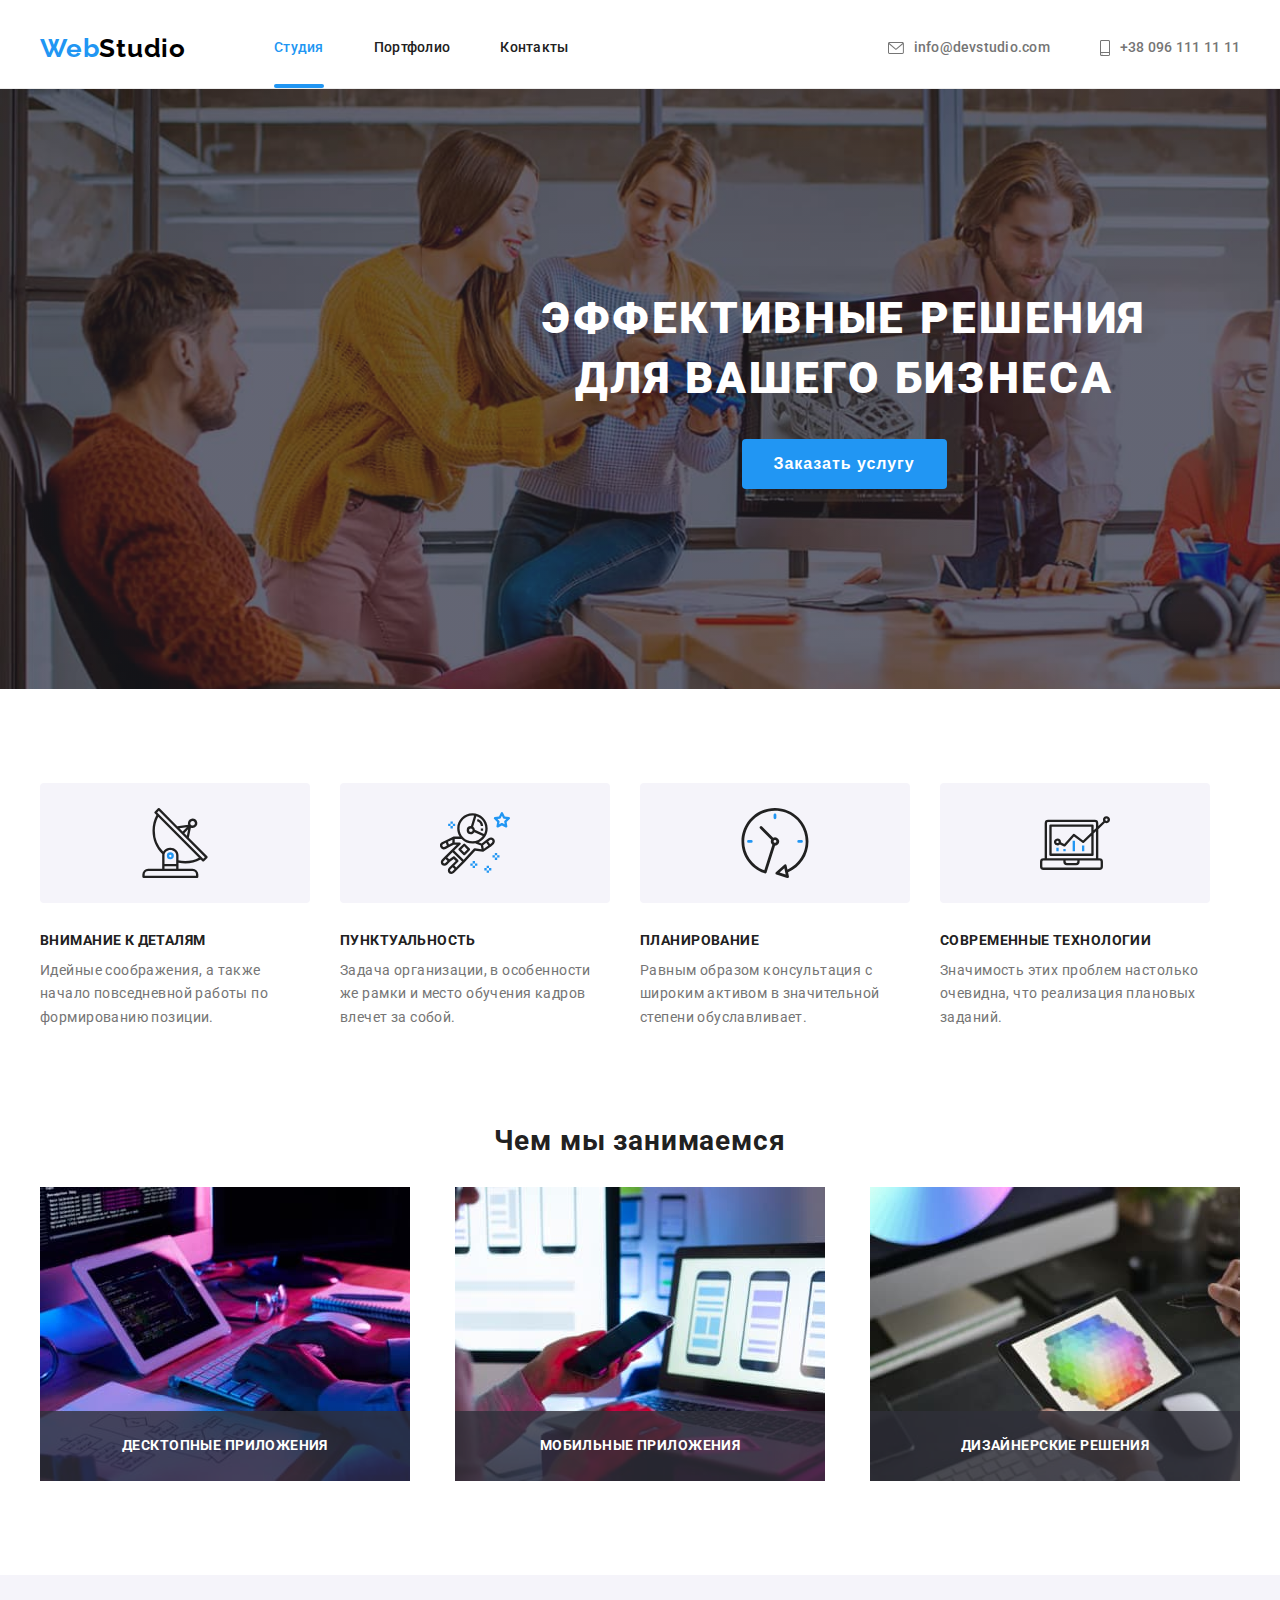
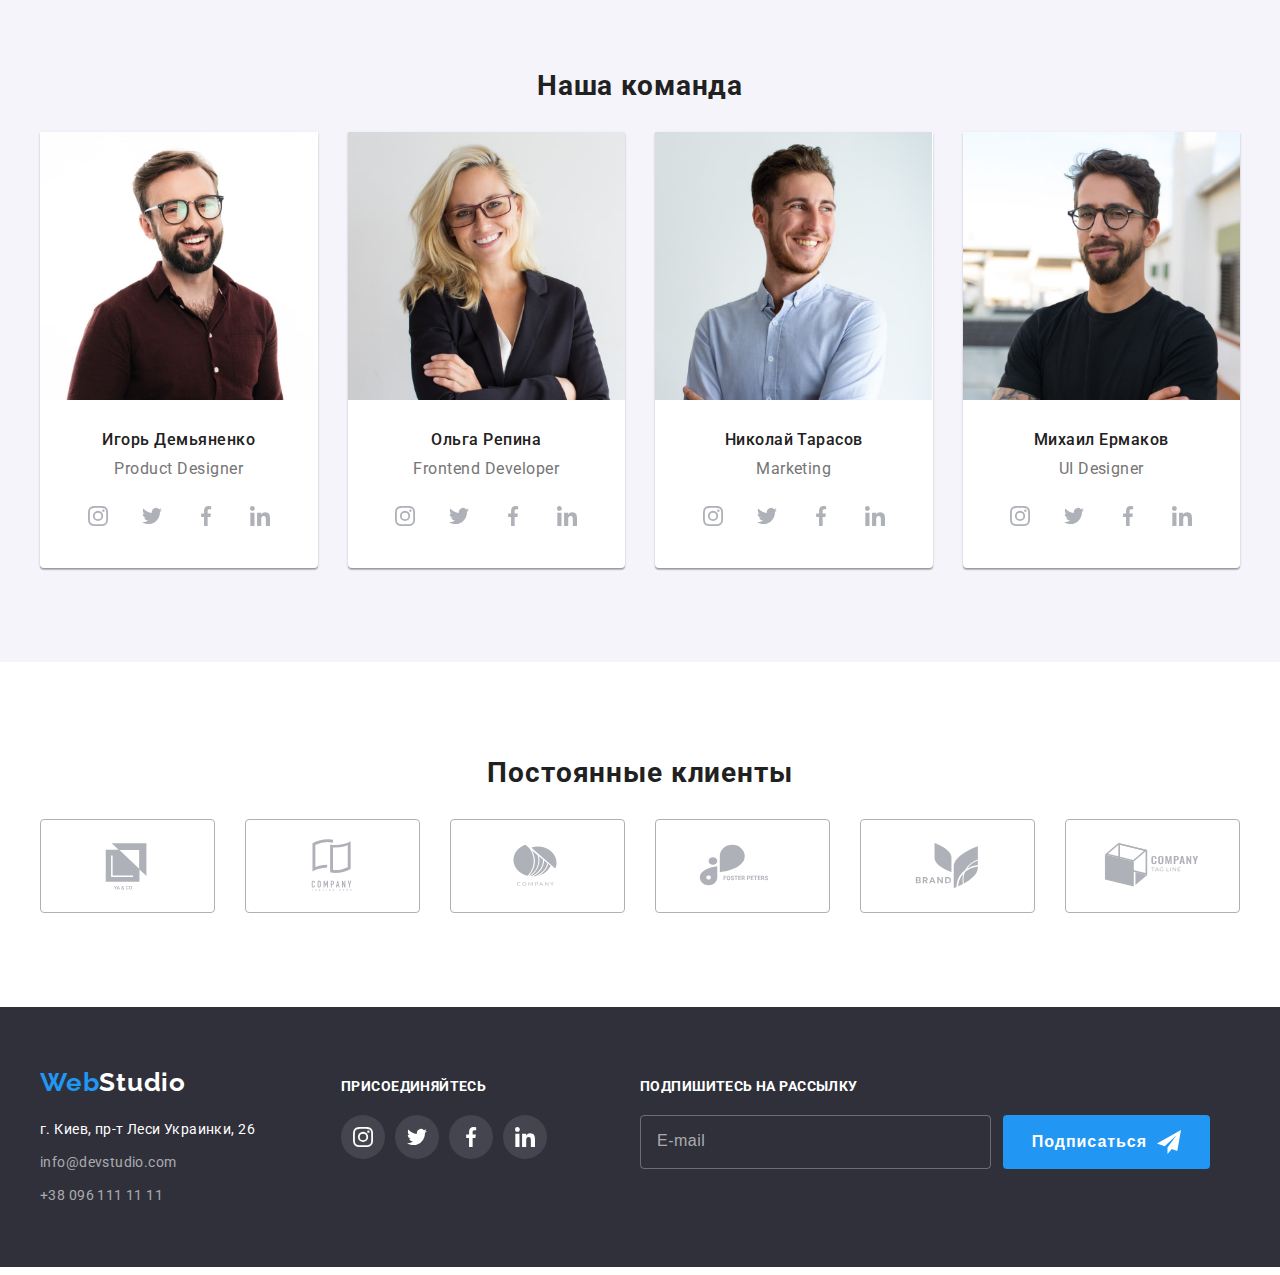
==== commit 633c2d06: "in process" ====
--- a/index.html
+++ b/index.html
@@ -77,7 +77,6 @@
 
     <!--Header-->
     <header class="page-header">
-      <!-- tablet-and-desktop-menu-->
       <div class="container header-container">
         <nav class="nav-menu">
           <a href="./index.html" class="logo"
--- a/css/main.min.css
+++ b/css/main.min.css
@@ -1,2 +1,2 @@
-h1,h2,h3,h4,h5,h6,p,ul,a{margin:0;padding:0;list-style:none;text-decoration:none}button,input,textarea,a{outline:none}.visually-hidden{position:absolute;width:1px;height:1px;margin:-1px;padding:0;overflow:hidden;border:0;clip:rect(0 0 0 0)}body{width:100vw;margin-left:auto;margin-right:auto;font-family:'Roboto', sans-serif;color:#757575}.images{display:block;max-width:100%;height:auto}.mob-menu-container{position:absolute;z-index:4;opacity:0;pointer-events:none;position:absolute;width:100vw;height:100vh;background-color:#fff}.is-open{opacity:1;pointer-events:visible}.is-open .btn-mob-menu__icon-deactive{display:none}.is-open .btn-mob-menu__icon-active{display:block}.btn-mob-menu__icon{position:absolute;z-index:5}.btn-mob-menu__icon-active{display:none}.btn-mob-menu__icon-deactive{display:block}.mob-menu-container{padding:48px 40px}.nav-list-mob__item:nth-child(2){margin-top:36px;margin-bottom:32px}.nav-list-mob__link{font-weight:500;font-size:40px;line-height:1.17;letter-spacing:0.02em;color:#212121}.nav-list-mob__link:hover{color:#2196f3}.nav-list-mob__link_current{color:#2196f3}.contacts-mob-container{position:absolute;left:40px;bottom:48px}.contacts-mob__item_tel{margin-bottom:32px}.contacts-mob__item_mail{margin-bottom:64px}.contacts-mob__link_tel{font-weight:500;font-size:34px;line-height:1.18;letter-spacing:0.02em;color:#2196f3}.contacts-mob__link_mail{font-weight:500;font-size:24px;line-height:1.17;letter-spacing:0.02em;color:#757575}.socials-mob{display:flex;align-items:center}.socials-mob__item:not(:last-child){border-right:1px solid rgba(33,33,33,0.2)}.socials-mob__link{font-weight:500;font-size:18px;line-height:1.22;letter-spacing:0.02em;color:#2196f3;padding:0 10px}@media screen and (min-width: 768px){.mob-menu-container{display:none}}.page-header{border-bottom:1px solid #ececec}@media screen and (max-width: 767px){.header-container{padding-top:16px;padding-bottom:16px}}@media screen and (min-width: 768px){.header-container{display:flex;align-items:center}}.container{max-width:1200px;padding-left:15px;padding-right:15px;margin-left:auto;margin-right:auto;overflow-x:hidden}@media screen and (max-width: 767px){.container{max-width:480px}}@media screen and (min-width: 768px) and (max-width: 1199px){.container{max-width:768px}}.section{padding-top:60px;padding-bottom:60px}@media screen and (min-width: 1200px){.section{padding-top:94px;padding-bottom:94px}}.logo{font-family:"Raleway",sans-serif;font-weight:700;font-size:24px;line-height:1.17;letter-spacing:0.03em}@media screen and (max-width: 767px){.logo .logo{display:block;padding-top:16px;padding-bottom:16px}}.logo__studio_dark{color:#000}.logo__studio_light{color:#fff}.logo__web{color:#2196f3}@media screen and (min-width: 1200px){.logo{font-size:26px;line-height:1.19}}.footer-logo{display:block;margin-bottom:20px}.nav-list{display:flex;margin-left:88px;font-weight:500;font-size:14px;line-height:1.14;letter-spacing:0.02em}@media screen and (max-width: 767px){.nav-list{display:none}}.nav-list__item{position:relative}.nav-list__item:not(:last-child){margin-right:50px}.nav-list__link{display:block;padding-top:32px;padding-bottom:32px;color:#212121;transition-property:color;transition-duration:250ms;transition-timing-function:cubic-bezier(0.4, 0, 0.2, 1)}.nav-list__link:hover,.nav-list__link:focus{color:#2196f3}.nav-list__link_current{color:#2196f3}.nav-list__link_current::after{content:'';position:absolute;left:0;bottom:0;width:100%;height:4px;border-radius:2px;background-color:#2196f3}.nav-menu{display:flex;align-items:center}.contacts-list{margin-left:auto;font-weight:500;font-size:12px;line-height:1.17;letter-spacing:0.02em}.contacts-list__icon{margin-right:10px;fill:#757575;transition-property:fill;transition-duration:250ms;transition-timing-function:cubic-bezier(0.4, 0, 0.2, 1)}@media screen and (max-width: 767px){.contacts-list{display:none}}@media screen and (min-width: 768px) and (max-width: 1199px){.contacts-list__item:not(:last-child){margin-bottom:10px}}@media screen and (min-width: 1200px){.contacts-list{display:flex}.contacts-list__link{padding-top:32px;padding-bottom:32px}.contacts-list__item:not(:last-child){margin-right:50px}}.contacts-list__link{display:flex;align-items:center;color:currentColor;transition-property:color;transition-duration:250ms;transition-timing-function:cubic-bezier(0.4, 0, 0.2, 1)}.contacts-list__link:hover,.contacts-list__link:focus{color:#2196f3}.contacts-list__link:hover .contacts-list__icon,.contacts-list__link:focus .contacts-list__icon{fill:#2196f3}.section-hero{width:100%;text-align:center}@media screen and (max-width: 767px){.section-hero{max-width:480px;margin-left:auto;margin-right:auto;height:auto;padding:118px 60px;background-image:linear-gradient(rgba(47,48,58,0.4), rgba(47,48,58,0.4)),url("../../images/mobile/Header img-min.jpg");background-repeat:no-repeat;background-size:cover}}@media screen and (max-width: 767px) and (min-device-pixel-ratio: 2), screen and (max-width: 767px) and (min-resolution: 192dpi), screen and (max-width: 767px) and (min-resolution: 2dppx){.section-hero{background-image:linear-gradient(rgba(47,48,58,0.4), rgba(47,48,58,0.4)),url("../../images/mobile/Header img@2x-min.jpg");background-repeat:no-repeat;background-size:cover}}@media screen and (min-width: 768px){.section-hero{max-width:768px;margin-left:auto;margin-right:auto;height:auto;padding:118px 204px;background-image:linear-gradient(rgba(47,48,58,0.4), rgba(47,48,58,0.4)),url("../../images/tablet/Header img-min.jpg");background-repeat:no-repeat;background-size:cover}}@media screen and (min-width: 768px) and (min-device-pixel-ratio: 2), screen and (min-width: 768px) and (min-resolution: 192dpi), screen and (min-width: 768px) and (min-resolution: 2dppx){.section-hero{background-image:linear-gradient(rgba(47,48,58,0.4), rgba(47,48,58,0.4)),url("../../images/tablet/Header img@2x-min.jpg");background-repeat:no-repeat;background-size:cover}}@media screen and (min-width: 1200px){.section-hero{max-width:1600px;margin-left:auto;margin-right:auto;padding-top:200px;padding-bottom:200px;background-image:linear-gradient(rgba(47,48,58,0.4), rgba(47,48,58,0.4)),url("../../images/desktop/hero-min.jpg");background-repeat:no-repeat;background-size:cover}}@media screen and (min-width: 1200px) and (min-device-pixel-ratio: 2), screen and (min-width: 1200px) and (min-resolution: 192dpi), screen and (min-width: 1200px) and (min-resolution: 2dppx){.section-hero{background-image:linear-gradient(rgba(47,48,58,0.4), rgba(47,48,58,0.4)),url("../../images/desktop/hero2x-min.jpg");background-repeat:no-repeat;background-size:cover}.section-hero .main-title{max-width:696px;font-size:44px;line-height:1.36}}.main-title{margin-bottom:30px;margin-left:auto;margin-right:auto;max-width:360px;font-weight:900;font-size:26px;line-height:1.62;letter-spacing:0.06em;text-transform:uppercase;word-wrap:break-word;color:#fff}.btn{font-weight:700;font-size:16px;line-height:1.87;letter-spacing:0.06em;text-align:center;border-style:none;border-radius:4px;color:#fff;cursor:pointer;transition-property:background-color, box-shadow, color;transition-duration:250ms;transition-timing-function:cubic-bezier(0.4, 0, 0.2, 1)}.btn:hover,.btn:focus{box-shadow:0px 4px 4px rgba(0,0,0,0.15);background-color:#188ce8}.btn-mob-menu{padding:0;position:absolute;top:10px;right:15px;z-index:5;display:flex;justify-content:center;align-items:center;width:40px;height:40px;background-color:transparent;border:none}.btn-mob-menu:hover .btn-mob-menu__icon{fill:#2196f3}@media screen and (min-width: 768px){.btn-mob-menu{display:none}}.btn-hero,.btn-modal,.btn-subscribe{background-color:#2196f3}.btn-hero{padding:10px 32px}.btn-modal{padding:10px 56px}.btn-subscribe{display:flex;align-items:center;margin-left:auto;margin-right:auto;padding:10px 29px}.btn-subscribe__icon{margin-left:10px;fill:#fff}.close-btn{display:flex;justify-content:center;align-items:center;position:absolute;top:8px;right:8px;width:30px;height:30px;background-color:#fff;border:1px solid rgba(0,0,0,0.1);border-radius:50%;cursor:pointer}.close-btn__icon{fill:#000;margin:auto;transition-property:fill;transition-duration:250ms;transition-timing-function:cubic-bezier(0.4, 0, 0.2, 1)}.close-btn:hover .close-btn__icon{fill:#2196f3}.filter-list__button{padding:6px 22px;font-weight:500;line-height:1.62;letter-spacing:0.03em;color:#212121;background-color:#f5f4fa}.filter-list__button:focus,.filter-list__button:hover{color:#fff;background-color:#2196f3;box-shadow:0px 3px 1px rgba(0,0,0,0.1),0px 1px 2px rgba(0,0,0,0.08),0px 2px 2px rgba(0,0,0,0.12)}.backdrop{width:100vw;height:100vh;position:fixed;top:0;left:0;z-index:1;background-color:rgba(0,0,0,0.2);transition-property:opacity, background-color;transition-duration:250ms;transition-timing-function:cubic-bezier(0.4, 0, 0.2, 1)}.is-hidden{opacity:0;pointer-events:none}.modal{width:450px;position:absolute;left:50%;top:50%;padding:40px;transform:translate(-50%, -50%);background-color:#fff;box-shadow:0px 1px 3px rgba(0,0,0,0.12),0px 1px 1px rgba(0,0,0,0.14),0px 2px 1px rgba(0,0,0,0.2);border-radius:4px}.modal-title{margin-bottom:8px;font-weight:700;font-size:20px;line-height:1.5;text-align:center;letter-spacing:0.03em;color:#212121}@media screen and (max-width: 480px){.modal{width:95%}}@media screen and (min-width: 1200px){.modal{width:528px}.modal-title{margin-bottom:12px;font-weight:700;font-size:20px;line-height:1.15;letter-spacing:0.03em}}.form-input-wrap{display:flex;flex-direction:column}.label{margin-bottom:4px;font-size:12px;line-height:1.17;letter-spacing:0.01em;color:#757575;text-align:left}.input-wrap{position:relative;margin-bottom:10px}.input{height:40px;width:100%;padding-left:42px;border:1px solid rgba(33,33,33,0.2);border-radius:4px;transition-property:border-color;transition-duration:250ms;transition-timing-function:cubic-bezier(0.4, 0, 0.2, 1)}.input__icon{position:absolute;top:50%;left:12px;transform:translateY(-50%);transition-property:fill;transition-duration:250ms;transition-timing-function:cubic-bezier(0.4, 0, 0.2, 1)}.input:hover,.input:focus{border-color:#2196f3}.input:hover+.input__icon,.input:focus+.input__icon{fill:#2196f3}.comment-wrap{display:flex;flex-direction:column}.comment{height:120px;padding:12px 16px;margin-bottom:20px;resize:none;border:1px solid rgba(33,33,33,0.2);border-radius:4px}.comment::placeholder{font-size:12px;line-height:1.17;letter-spacing:0.01em;color:rgba(117,117,117,0.5)}.comment:hover,.comment:focus{border-color:#2196f3}.agree-wrap{display:flex;align-items:center;justify-content:center;height:24px;margin-bottom:30px}.label-agree{display:flex;align-items:center;font-size:12px;line-height:1.17;letter-spacing:0.03em;color:#757575}@media screen and (min-width: 1200px){.label-agree{font-size:14px;line-height:1.71}}.label-agree__wrap{display:flex;align-items:center;justify-content:center;margin-right:7px;width:16px;height:15px;border:2px solid #000;border-radius:2px;fill:#fff}.user-check:checked+.label-agree .label-agree__wrap{border:none;background-color:#2196f3}.label-agree__link{color:#2196f3;text-decoration:underline}.section-title{margin-bottom:30px;font-weight:700;font-size:28px;line-height:1.18;text-align:center;letter-spacing:0.03em;color:#212121}.section_bgc_light-gray{background-color:#f5f4fa}.features-list__container{max-width:100%;display:flex;justify-content:center;align-items:center;margin-bottom:30px;height:120px;background:#f5f4fa;border-radius:4px}.features-list__title{margin-bottom:10px;font-weight:700;font-size:14px;line-height:1.14;letter-spacing:0.03em;text-transform:uppercase;color:#212121}.features-list__text{font-size:14px;line-height:1.71;letter-spacing:0.03em}@media screen and (max-width: 767px){.features-list__title{text-align:center}.features-list__item:not(:last-child){margin-bottom:30px}}@media screen and (min-width: 1200px){.features-list{margin-bottom:94px;display:flex}.features-list:not(:last-child){margin-right:30px}}@media screen and (min-width: 767px) and (max-width: 1199px){.features-list{display:flex;flex-wrap:wrap;margin-top:-30px;margin-left:-30px}.features-list__item{margin-top:30px;margin-left:30px;max-width:calc((100% - 60px) / 2)}}@media screen and (min-width: 1200px){.features-list{display:flex;margin-top:-30px;margin-left:-30px}.features-list__item{margin-top:30px;margin-left:30px;max-width:calc((100% - 120px) / 4)}.features-list:not(:last-child){margin-right:30px}}.specialisation-container{display:none}@media screen and (min-width: 1200px){.specialisation-container{display:block}}.specialisation-list{display:flex;justify-content:space-between}.specialisation-list__fig{display:flex;position:relative;margin:0}.specialisation-list__label{position:absolute;bottom:0;width:100%;padding-top:27px;padding-bottom:27px;font-weight:700;font-size:14px;line-height:1.14;text-align:center;letter-spacing:0.03em;text-transform:uppercase;color:#fff;background:rgba(47,48,58,0.8)}.team-list__item{padding-bottom:30px;background:#ffffff;box-shadow:0px 1px 3px rgba(0,0,0,0.12),0px 1px 1px rgba(0,0,0,0.14),0px 2px 1px rgba(0,0,0,0.2);border-radius:0px 0px 4px 4px}@media screen and (max-width: 767px){.team-list__item:not(:last-child){margin-bottom:30px}}.team-list__images{margin-bottom:30px}.team-list__name{margin-bottom:10px;font-weight:500;font-size:16px;line-height:1.19;text-align:center;letter-spacing:0.03em;color:#212121}.team-list__profession{margin-bottom:16px;font-size:16px;line-height:1.19;text-align:center;letter-spacing:0.03em}@media screen and (min-width: 768px) and (max-width: 1199px){.team-list{display:flex;flex-wrap:wrap;margin-top:-30px;margin-left:-30px}.team-list__item{width:calc((100% - 60px) / 2);margin-top:30px;margin-left:30px}}@media screen and (min-width: 1200px){.team-list{display:flex}.team-list__item:not(:last-child){margin-right:30px}}.socials-list{display:flex;justify-content:center}.socials-list__item:not(:last-child){margin-right:10px}.socials-list__link{display:flex;justify-content:center;align-items:center;width:44px;height:44px;border-radius:50%;transition-property:background-color;transition-duration:250ms;transition-timing-function:cubic-bezier(0.4, 0, 0.2, 1)}.socials-list__link:hover,.socials-list__link:focus{background-color:#2196f3}.socials-list__link:hover .socials-list__icon,.socials-list__link:focus .socials-list__icon{fill:#fff}.socials-list__link_bgc_gray{background-color:rgba(255,255,255,0.1)}.socials-list__icon{transition-property:fill;transition-duration:250ms;transition-timing-function:cubic-bezier(0.4, 0, 0.2, 1)}.socials-list__icon_fill_light-gray{fill:#afb1b8}.socials-list__icon_fill_white{fill:#fff}.clients-list__link{display:flex;justify-content:center;align-items:center;height:92px;border:1px solid #afb1b8;border-radius:4px;transition-property:border;transition-duration:250ms;transition-timing-function:cubic-bezier(0.4, 0, 0.2, 1)}.clients-list__link:hover,.clients-list__link:focus{border:1px solid #2196f3}.clients-list__link:hover .clients-list__icon,.clients-list__link:hover .clients-list__icon,.clients-list__link:focus .clients-list__icon,.clients-list__link:focus .clients-list__icon{fill:#2196f3}.clients-list__icon{fill:#afb1b8;transition-property:fill;transition-duration:250ms;transition-timing-function:cubic-bezier(0.4, 0, 0.2, 1)}.clients-list{display:flex;flex-wrap:wrap;margin-top:-30px;margin-left:-30px}.clients-list__item{width:calc((100% - 60px) / 2);margin-top:30px;margin-left:30px}@media screen and (min-width: 768px) and (max-width: 1199px){.clients-list{display:flex;flex-wrap:wrap;margin-top:-30px;margin-left:-30px}.clients-list__item{width:calc((100% - 90px) / 3);margin-top:30px;margin-left:30px}}@media screen and (min-width: 1200px){.clients-list{display:flex;margin-top:-30px;margin-left:-30px}.clients-list__item{width:calc((100% - 180px) / 6);margin-top:30px;margin-left:30px}}.footer{background-color:#2f303a}.footer-container{padding-top:60px;padding-bottom:60px}@media screen and (min-width: 1200px){.footer-container{display:flex}}@media screen and (min-width: 768px){.tablet-footer{display:flex;align-items:top;justify-content:center}}.footer-contacts__address{font-style:inherit;font-size:14px;line-height:1.71;letter-spacing:0.03em;color:#fff}.footer-contacts__link{font-size:14px;line-height:1.71;letter-spacing:0.03em;color:rgba(255,255,255,0.6);transition-property:color;transition-duration:250ms;transition-timing-function:cubic-bezier(0.4, 0, 0.2, 1)}.footer-contacts__link:hover,.footer-contacts__link:focus{color:#2196f3}@media screen and (max-width: 767px){.section-address{text-align:center;margin-bottom:60px}.footer-contacts{text-align:center}.footer-contacts__item:not(:last-child){margin-bottom:8px}}@media screen and (min-width: 768px) and (max-width: 1199px){.section-address{text-align:center;margin-bottom:60px}.footer-contacts{text-align:center}.footer-contacts__item:nth-child(1){margin-bottom:5px}.footer-contacts__item:nth-child(2){margin-bottom:8px}}@media screen and (min-width: 1200px){.section-address{display:flex;flex-flow:column;min-width:231px}.footer-contacts__item:not(:last-child){margin-bottom:9px}}.socials-title{margin-bottom:20px;font-weight:700;font-size:14px;line-height:1.14;letter-spacing:0.03em;text-transform:uppercase;color:#fff}@media screen and (max-width: 767px){.socials-section{text-align:center;margin-bottom:60px}}@media screen and (min-width: 768px) and (max-width: 1199px){.socials-section{text-align:center;padding-top:5px;margin-left:165px}}@media screen and (min-width: 1200px){.socials-section{padding-top:12px;margin-left:70px}}.subscribe-form{text-align:center}@media screen and (min-width: 1200px){.input-btn-container{display:flex;width:570px}.subscribe-form{margin-left:93px;padding-top:12px;text-align-last:left}}.subscribe-label{display:block;margin-bottom:20px;font-weight:700;font-size:14px;line-height:1.14;letter-spacing:0.03em;text-transform:uppercase;color:#fff}.subscribe-input{height:50px;padding-left:16px;margin-bottom:20px;width:100%;border:1px solid rgba(255,255,255,0.3);border-radius:4px;background-color:transparent;color:#fff}.subscribe-input::placeholder{font-size:16px;line-height:1.25;letter-spacing:0.03em;color:rgba(255,255,255,0.6)}.subscribe-input:hover,.subscribe-input:focus{border-color:#2196f3}@media screen and (min-width: 768px){.subscribe-input{width:450px}}@media screen and (min-width: 1200px){.subscribe-input{margin-right:12px;margin-bottom:0}}.projects{padding-top:60px;padding-bottom:60px}@media screen and (min-width: 1200px){.projects{padding-top:94px;padding-bottom:94px}}.filter-list{display:flex;flex-wrap:wrap;margin-bottom:40px;margin-top:-15px}.filter-list__item:not(:last-child){margin-right:8px}.filter-list__item{margin-top:15px}@media screen and (min-width: 768px){.filter-list{justify-content:center}}@media screen and (min-width: 1200px){.filter-list{margin-bottom:50px}}.projects-list__fig{position:relative;margin:0;overflow:hidden}.projects-list__overlay{position:absolute;bottom:0;left:0;transform:translateY(105%);padding:77px 24px;width:100%;height:100%;font-size:18px;line-height:1.56;letter-spacing:0.03em;color:#fff;background:rgba(33,150,243,0.9);transition:transform 250ms cubic-bezier(0.4, 0, 0.2, 1)}.projects-list__card{display:block;padding:20px 24px;border:1px solid #eeeeee;border-top:none}.projects-list__name{margin-bottom:4px;font-weight:700;font-size:18px;line-height:36px;letter-spacing:0.06em;color:#212121}.projects-list__type{font-size:16px;line-height:30px;letter-spacing:0.03em}.projects-list__item{transition-property:box-shadow;transition-duration:250ms;transition-timing-function:cubic-bezier(0.4, 0, 0.2, 1)}.projects-list__item:hover{box-shadow:0px 1px 1px rgba(0,0,0,0.12),0px 4px 4px rgba(0,0,0,0.06),1px 4px 6px rgba(0,0,0,0.16)}.projects-list__item:hover .projects-list__overlay{transform:translateY(0)}@media screen and (max-width: 767px){.projects-list__item:not(:last-child){margin-bottom:30px}}@media screen and (min-width: 768px) and (max-width: 1199px){.projects-list{display:flex;flex-wrap:wrap;margin-top:-30px;margin-left:-30px}.projects-list__card:nth-child(1){height:146px}.projects-list__overlay{padding-top:49px;padding-bottom:49px}.projects-list .projects-list__item{flex-basis:calc(100% / 2 - 30px);margin-top:30px;margin-left:30px}.projects-list .projects-list__item:nth-child(1) .projects-list__card{height:146px}}@media screen and (min-width: 1200px){.projects-list{display:flex;flex-wrap:wrap;margin-top:-30px;margin-left:-30px}.projects-list__overlay{padding-top:63px;padding-bottom:63px}.projects-list__item{flex-basis:calc(100% / 3 - 30px);margin-top:30px;margin-left:30px}}
+h1,h2,h3,h4,h5,h6,p,ul,a{margin:0;padding:0;list-style:none;text-decoration:none}button,input,textarea,a{outline:none}.visually-hidden{position:absolute;width:1px;height:1px;margin:-1px;padding:0;overflow:hidden;border:0;clip:rect(0 0 0 0)}body{width:259px;margin-left:auto;margin-right:auto;font-family:'Roboto', sans-serif;color:#757575}@media screen and (min-width: 260px){body{width:100vw}}.images{display:block;max-width:100%;height:auto}[srcset]{margin:0}.mob-menu-container{position:absolute;z-index:4;opacity:0;pointer-events:none;width:100vw;height:100vh;background-color:#fff;transition-property:opacity;transition-duration:300ms;transition-timing-function:cubic-bezier(0.4, 0, 0.2, 1)}.is-open{opacity:1;pointer-events:visible;transition-property:opacity;transition-duration:300ms;transition-timing-function:cubic-bezier(0.4, 0, 0.2, 1)}.is-open .btn-mob-menu__icon-deactive{display:none}.is-open .btn-mob-menu__icon-active{display:block}.btn-mob-menu__icon{position:absolute;z-index:5;transition-property:fill;transition-duration:250ms;transition-timing-function:cubic-bezier(0.4, 0, 0.2, 1)}.btn-mob-menu__icon-active{display:none}.btn-mob-menu__icon-deactive{display:block}.mob-menu-container{padding:48px 40px}.nav-list-mob__item:nth-child(2){margin-top:36px;margin-bottom:32px}.nav-list-mob__link{font-weight:500;font-size:40px;line-height:1.17;letter-spacing:0.02em;transition-property:color;transition-duration:250ms;transition-timing-function:cubic-bezier(0.4, 0, 0.2, 1);color:#212121}@media screen and (max-width: 319px){.nav-list-mob__link{font-size:60%}}.nav-list-mob__link:hover{color:#2196f3}.nav-list-mob__link_current{color:#2196f3}.contacts-mob-container{position:absolute;left:40px;bottom:48px}.contacts-mob__item_tel{margin-bottom:32px}.contacts-mob__item_mail{margin-bottom:64px}.contacts-mob__link_tel{font-weight:500;font-size:34px;line-height:1.18;letter-spacing:0.02em;color:#2196f3}@media screen and (max-width: 319px){.contacts-mob__link_tel{font-size:60%}}.contacts-mob__link_mail{font-weight:500;font-size:24px;line-height:1.17;letter-spacing:0.02em;color:#757575}.socials-mob{display:flex;align-items:center}.socials-mob__item:not(:first-child){padding-left:10px}.socials-mob__item:not(:last-child){border-right:1px solid rgba(33,33,33,0.2)}.socials-mob__link{font-weight:500;font-size:18px;line-height:1.22;letter-spacing:0.02em;color:#2196f3;padding-right:10px}@media screen and (min-width: 768px){.mob-menu-container{display:none}}.page-header{border-bottom:1px solid #ececec}@media screen and (max-width: 767px){.header-container{padding-top:16px;padding-bottom:16px}}@media screen and (min-width: 768px){.header-container{display:flex;align-items:center}}.container{padding-left:15px;padding-right:15px;margin-left:auto;margin-right:auto}@media screen and (min-width: 320px) and (max-width: 479px){.container{width:100%}}@media screen and (min-width: 480px){.container{width:480px}}@media screen and (min-width: 768px){.container{width:768px}}@media screen and (min-width: 1200px){.container{width:1200px}}.section{padding-top:60px;padding-bottom:60px}@media screen and (min-width: 1200px){.section{padding-top:94px;padding-bottom:94px}}.logo{font-family:"Raleway",sans-serif;font-weight:700;font-size:24px;line-height:1.17;letter-spacing:0.03em}@media screen and (max-width: 767px){.logo .logo{display:block;padding-top:16px;padding-bottom:16px}}.logo__studio_dark{color:#000}.logo__studio_light{color:#fff}.logo__web{color:#2196f3}@media screen and (min-width: 1200px){.logo{font-size:26px;line-height:1.19}}.footer-logo{display:block;margin-bottom:20px}.nav-list{display:flex;margin-left:88px;font-weight:500;font-size:14px;line-height:1.14;letter-spacing:0.02em}@media screen and (max-width: 767px){.nav-list{display:none}}.nav-list__item{position:relative}.nav-list__item:not(:last-child){margin-right:50px}.nav-list__link{display:block;padding-top:32px;padding-bottom:32px;color:#212121;transition-property:color;transition-duration:250ms;transition-timing-function:cubic-bezier(0.4, 0, 0.2, 1)}.nav-list__link:hover,.nav-list__link:focus{color:#2196f3}.nav-list__link_current{color:#2196f3}.nav-list__link_current::after{content:'';position:absolute;left:0;bottom:0;width:100%;height:4px;border-radius:2px;background-color:#2196f3}.nav-menu{display:flex;align-items:center}.contacts-list{margin-left:auto;font-weight:500;font-size:12px;line-height:1.17;letter-spacing:0.02em}.contacts-list__icon{margin-right:10px;fill:#757575;transition-property:fill;transition-duration:250ms;transition-timing-function:cubic-bezier(0.4, 0, 0.2, 1)}@media screen and (max-width: 767px){.contacts-list{display:none}}@media screen and (min-width: 768px) and (max-width: 1199px){.contacts-list__item:not(:last-child){margin-bottom:10px}}@media screen and (min-width: 1200px){.contacts-list{display:flex}.contacts-list__link{font-size:14px;line-height:1.14;padding-top:32px;padding-bottom:32px}.contacts-list__item:not(:last-child){margin-right:50px}}.contacts-list__link{display:flex;align-items:center;color:currentColor;transition-property:color;transition-duration:250ms;transition-timing-function:cubic-bezier(0.4, 0, 0.2, 1)}.contacts-list__link:hover,.contacts-list__link:focus{color:#2196f3}.contacts-list__link:hover .contacts-list__icon,.contacts-list__link:focus .contacts-list__icon{fill:#2196f3}.section-hero{width:100%;text-align:center}@media screen and (max-width: 767px){.section-hero{max-width:480px;margin-left:auto;margin-right:auto;height:auto;padding:118px 60px;background-image:linear-gradient(rgba(47,48,58,0.4), rgba(47,48,58,0.4)),url(".././images/mobile/Header img-min.jpg");background-repeat:no-repeat;background-size:cover}}@media screen and (max-width: 767px) and (min-device-pixel-ratio: 2), screen and (max-width: 767px) and (min-resolution: 192dpi), screen and (max-width: 767px) and (min-resolution: 2dppx){.section-hero{background-image:linear-gradient(rgba(47,48,58,0.4), rgba(47,48,58,0.4)),url(".././images/mobile/Header img@2x-min.jpg");background-repeat:no-repeat;background-size:cover}}@media screen and (min-width: 768px){.section-hero{max-width:768px;margin-left:auto;margin-right:auto;height:auto;padding:118px 204px;background-image:linear-gradient(rgba(47,48,58,0.4), rgba(47,48,58,0.4)),url(".././images/tablet/Header img-min.jpg");background-repeat:no-repeat;background-size:cover}}@media screen and (min-width: 768px) and (min-device-pixel-ratio: 2), screen and (min-width: 768px) and (min-resolution: 192dpi), screen and (min-width: 768px) and (min-resolution: 2dppx){.section-hero{background-image:linear-gradient(rgba(47,48,58,0.4), rgba(47,48,58,0.4)),url(".././images/tablet/Header img@2x-min.jpg");background-repeat:no-repeat;background-size:cover}}@media screen and (min-width: 1200px){.section-hero{max-width:1600px;margin-left:auto;margin-right:auto;padding-top:200px;padding-bottom:200px;background-image:linear-gradient(rgba(47,48,58,0.4), rgba(47,48,58,0.4)),url(".././images/desktop/hero-min.jpg");background-repeat:no-repeat;background-size:cover}}@media screen and (min-width: 1200px) and (min-device-pixel-ratio: 2), screen and (min-width: 1200px) and (min-resolution: 192dpi), screen and (min-width: 1200px) and (min-resolution: 2dppx){.section-hero{background-image:linear-gradient(rgba(47,48,58,0.4), rgba(47,48,58,0.4)),url(".././images/desktop/hero2x-min.jpg");background-repeat:no-repeat;background-size:cover}}.main-title{margin-bottom:30px;margin-left:auto;margin-right:auto;max-width:360px;font-weight:900;font-size:26px;line-height:1.62;letter-spacing:0.06em;text-transform:uppercase;word-wrap:break-word;color:#fff}@media screen and (min-width: 1200px){.main-title{max-width:696px;font-size:44px;line-height:1.36}}.btn{font-weight:700;font-size:16px;line-height:1.87;letter-spacing:0.06em;text-align:center;border-style:none;border-radius:4px;color:#fff;cursor:pointer;transition-property:background-color, box-shadow, color;transition-duration:250ms;transition-timing-function:cubic-bezier(0.4, 0, 0.2, 1)}.btn:hover,.btn:focus{box-shadow:0px 4px 4px rgba(0,0,0,0.15);background-color:#188ce8}.btn-mob-menu{padding:0;position:absolute;top:10px;right:15px;z-index:5;display:flex;justify-content:center;align-items:center;width:40px;height:40px;background-color:transparent;border:none}.btn-mob-menu:hover .btn-mob-menu__icon{fill:#2196f3}@media screen and (min-width: 768px){.btn-mob-menu{display:none}}.btn-hero,.btn-modal,.btn-subscribe{background-color:#2196f3}.btn-hero{padding:10px 32px}.btn-modal{padding:10px 56px}.btn-subscribe{display:flex;align-items:center;margin-left:auto;margin-right:auto;padding:10px 29px}.btn-subscribe__icon{margin-left:10px;fill:#fff}.close-btn{display:flex;justify-content:center;align-items:center;position:absolute;top:8px;right:8px;width:30px;height:30px;background-color:#fff;border:1px solid rgba(0,0,0,0.1);border-radius:50%;cursor:pointer}.close-btn__icon{fill:#000;margin:auto;transition-property:fill;transition-duration:250ms;transition-timing-function:cubic-bezier(0.4, 0, 0.2, 1)}.close-btn:hover .close-btn__icon{fill:#2196f3}.filter-list__button{padding:6px 22px;font-weight:500;line-height:1.62;letter-spacing:0.03em;color:#212121;background-color:#f5f4fa}.filter-list__button:focus,.filter-list__button:hover{color:#fff;background-color:#2196f3;box-shadow:0px 3px 1px rgba(0,0,0,0.1),0px 1px 2px rgba(0,0,0,0.08),0px 2px 2px rgba(0,0,0,0.12)}.backdrop{width:100vw;height:100vh;position:fixed;top:0;left:0;z-index:1;background-color:rgba(0,0,0,0.2);transition-property:opacity, background-color;transition-duration:250ms;transition-timing-function:cubic-bezier(0.4, 0, 0.2, 1)}.is-hidden{opacity:0;pointer-events:none}.modal{width:450px;position:absolute;left:50%;top:50%;padding:40px;transform:translate(-50%, -50%);background-color:#fff;box-shadow:0px 1px 3px rgba(0,0,0,0.12),0px 1px 1px rgba(0,0,0,0.14),0px 2px 1px rgba(0,0,0,0.2);border-radius:4px}.modal-title{margin-bottom:8px;font-weight:700;font-size:20px;line-height:1.5;text-align:center;letter-spacing:0.03em;color:#212121}@media screen and (max-width: 480px){.modal{width:95%}}@media screen and (min-width: 1200px){.modal{width:528px}.modal-title{margin-bottom:12px;font-weight:700;font-size:20px;line-height:1.15;letter-spacing:0.03em}}.form-input-wrap{display:flex;flex-direction:column}.label{margin-bottom:4px;font-size:12px;line-height:1.17;letter-spacing:0.01em;color:#757575;text-align:left}.input-wrap{position:relative;margin-bottom:10px}.input{height:40px;width:100%;padding-left:42px;border:1px solid rgba(33,33,33,0.2);border-radius:4px;transition-property:border-color;transition-duration:250ms;transition-timing-function:cubic-bezier(0.4, 0, 0.2, 1)}.input__icon{position:absolute;top:50%;left:12px;transform:translateY(-50%);transition-property:fill;transition-duration:250ms;transition-timing-function:cubic-bezier(0.4, 0, 0.2, 1)}.input:hover,.input:focus{border-color:#2196f3}.input:hover+.input__icon,.input:focus+.input__icon{fill:#2196f3}.comment-wrap{display:flex;flex-direction:column}.comment{height:120px;padding:12px 16px;margin-bottom:20px;resize:none;border:1px solid rgba(33,33,33,0.2);border-radius:4px}.comment::placeholder{font-size:12px;line-height:1.17;letter-spacing:0.01em;color:rgba(117,117,117,0.5)}.comment:hover,.comment:focus{border-color:#2196f3}.agree-wrap{display:flex;align-items:center;justify-content:center;height:24px;margin-bottom:30px}.label-agree{display:flex;align-items:center;font-size:12px;line-height:1.17;letter-spacing:0.03em;color:#757575}@media screen and (min-width: 1200px){.label-agree{font-size:14px;line-height:1.71}}.label-agree__wrap{display:flex;align-items:center;justify-content:center;margin-right:7px;width:16px;height:15px;border:2px solid #000;border-radius:2px;fill:#fff}.user-check:checked+.label-agree .label-agree__wrap{border:none;background-color:#2196f3}.label-agree__link{color:#2196f3;text-decoration:underline}.section-title{margin-bottom:30px;font-weight:700;font-size:28px;line-height:1.18;text-align:center;letter-spacing:0.03em;color:#212121}.section_bgc_light-gray{background-color:#f5f4fa}.features-list__container{max-width:100%;display:flex;justify-content:center;align-items:center;margin-bottom:30px;height:120px;background:#f5f4fa;border-radius:4px}.features-list__title{margin-bottom:10px;font-weight:700;font-size:14px;line-height:1.14;letter-spacing:0.03em;text-transform:uppercase;color:#212121}.features-list__text{font-size:14px;line-height:1.71;letter-spacing:0.03em}@media screen and (max-width: 767px){.features-list__title{text-align:center}.features-list__item:not(:last-child){margin-bottom:30px}}@media screen and (min-width: 1200px){.features-list{margin-bottom:94px;display:flex}.features-list:not(:last-child){margin-right:30px}}@media screen and (min-width: 767px) and (max-width: 1199px){.features-list{display:flex;flex-wrap:wrap;margin-top:-30px;margin-left:-30px}.features-list__item{margin-top:30px;margin-left:30px;max-width:calc((100% - 60px) / 2)}}@media screen and (min-width: 1200px){.features-list{display:flex;margin-top:-30px;margin-left:-30px}.features-list__item{margin-top:30px;margin-left:30px;max-width:calc((100% - 120px) / 4)}.features-list:not(:last-child){margin-right:30px}}.specialisation-container{display:none}@media screen and (min-width: 1200px){.specialisation-container{display:block}}.specialisation-list{display:flex;justify-content:space-between}.specialisation-list__fig{display:flex;position:relative;margin:0}.specialisation-list__label{position:absolute;bottom:0;width:100%;padding-top:27px;padding-bottom:27px;font-weight:700;font-size:14px;line-height:1.14;text-align:center;letter-spacing:0.03em;text-transform:uppercase;color:#fff;background:rgba(47,48,58,0.8)}.team-list__item{padding-bottom:30px;background:#ffffff;box-shadow:0px 1px 3px rgba(0,0,0,0.12),0px 1px 1px rgba(0,0,0,0.14),0px 2px 1px rgba(0,0,0,0.2);border-radius:0px 0px 4px 4px}@media screen and (max-width: 767px){.team-list__item:not(:last-child){margin-bottom:30px}}.team-list__images{margin-bottom:30px}.team-list__name{margin-bottom:10px;font-weight:500;font-size:16px;line-height:1.19;text-align:center;letter-spacing:0.03em;color:#212121}.team-list__profession{margin-bottom:16px;font-size:16px;line-height:1.19;text-align:center;letter-spacing:0.03em}@media screen and (min-width: 768px) and (max-width: 1199px){.team-list{display:flex;flex-wrap:wrap;margin-top:-30px;margin-left:-30px}.team-list__item{width:calc((100% - 60px) / 2);margin-top:30px;margin-left:30px}}@media screen and (min-width: 1200px){.team-list{display:flex}.team-list__item:not(:last-child){margin-right:30px}}.socials-list{display:flex;justify-content:center}.socials-list__item:not(:last-child){margin-right:10px}.socials-list__link{display:flex;justify-content:center;align-items:center;width:44px;height:44px;border-radius:50%;transition-property:background-color;transition-duration:250ms;transition-timing-function:cubic-bezier(0.4, 0, 0.2, 1)}.socials-list__link:hover,.socials-list__link:focus{background-color:#2196f3}.socials-list__link:hover .socials-list__icon,.socials-list__link:focus .socials-list__icon{fill:#fff}.socials-list__link_bgc_gray{background-color:rgba(255,255,255,0.1)}.socials-list__icon{transition-property:fill;transition-duration:250ms;transition-timing-function:cubic-bezier(0.4, 0, 0.2, 1)}.socials-list__icon_fill_light-gray{fill:#afb1b8}.socials-list__icon_fill_white{fill:#fff}.clients-list__link{display:flex;justify-content:center;align-items:center;height:92px;border:1px solid #afb1b8;border-radius:4px;transition-property:border;transition-duration:250ms;transition-timing-function:cubic-bezier(0.4, 0, 0.2, 1)}.clients-list__link:hover,.clients-list__link:focus{border:1px solid #2196f3}.clients-list__link:hover .clients-list__icon,.clients-list__link:hover .clients-list__icon,.clients-list__link:focus .clients-list__icon,.clients-list__link:focus .clients-list__icon{fill:#2196f3}.clients-list__icon{fill:#afb1b8;transition-property:fill;transition-duration:250ms;transition-timing-function:cubic-bezier(0.4, 0, 0.2, 1)}.clients-list{display:flex;flex-wrap:wrap;margin-top:-30px;margin-left:-30px}.clients-list__item{width:calc((100% - 60px) / 2);margin-top:30px;margin-left:30px}@media screen and (min-width: 768px) and (max-width: 1199px){.clients-list{display:flex;flex-wrap:wrap;margin-top:-30px;margin-left:-30px}.clients-list__item{width:calc((100% - 90px) / 3);margin-top:30px;margin-left:30px}}@media screen and (min-width: 1200px){.clients-list{display:flex;margin-top:-30px;margin-left:-30px}.clients-list__item{width:calc((100% - 180px) / 6);margin-top:30px;margin-left:30px}}.footer{background-color:#2f303a}.footer-container{padding-top:60px;padding-bottom:60px}@media screen and (min-width: 1200px){.footer-container{display:flex}}@media screen and (min-width: 768px){.tablet-footer{display:flex;align-items:top;justify-content:center}}.footer-contacts__address{font-style:inherit;font-size:14px;line-height:1.71;letter-spacing:0.03em;color:#fff}.footer-contacts__link{font-size:14px;line-height:1.71;letter-spacing:0.03em;color:rgba(255,255,255,0.6);transition-property:color;transition-duration:250ms;transition-timing-function:cubic-bezier(0.4, 0, 0.2, 1)}.footer-contacts__link:hover,.footer-contacts__link:focus{color:#2196f3}@media screen and (max-width: 767px){.section-address{text-align:center;margin-bottom:60px}.footer-contacts{text-align:center}.footer-contacts__item:not(:last-child){margin-bottom:8px}}@media screen and (min-width: 768px) and (max-width: 1199px){.section-address{text-align:center;margin-bottom:60px}.footer-contacts{text-align:center}.footer-contacts__item:nth-child(1){margin-bottom:5px}.footer-contacts__item:nth-child(2){margin-bottom:8px}}@media screen and (min-width: 1200px){.section-address{display:flex;flex-flow:column;min-width:231px}.footer-contacts__item:not(:last-child){margin-bottom:9px}}.socials-title{margin-bottom:20px;font-weight:700;font-size:14px;line-height:1.14;letter-spacing:0.03em;text-transform:uppercase;color:#fff}@media screen and (max-width: 767px){.socials-section{text-align:center;margin-bottom:60px}}@media screen and (min-width: 768px) and (max-width: 1199px){.socials-section{text-align:center;padding-top:5px;margin-left:165px}}@media screen and (min-width: 1200px){.socials-section{padding-top:12px;margin-left:70px}}.subscribe-form{text-align:center}@media screen and (min-width: 1200px){.input-btn-container{display:flex;width:570px}.subscribe-form{margin-left:93px;padding-top:12px;text-align-last:left}}.subscribe-label{display:block;margin-bottom:20px;font-weight:700;font-size:14px;line-height:1.14;letter-spacing:0.03em;text-transform:uppercase;color:#fff}.subscribe-input{height:50px;padding-left:16px;margin-bottom:20px;width:100%;border:1px solid rgba(255,255,255,0.3);border-radius:4px;background-color:transparent;color:#fff}.subscribe-input::placeholder{font-size:16px;line-height:1.25;letter-spacing:0.03em;color:rgba(255,255,255,0.6)}.subscribe-input:hover,.subscribe-input:focus{border-color:#2196f3}@media screen and (min-width: 768px){.subscribe-input{width:450px}}@media screen and (min-width: 1200px){.subscribe-input{margin-right:12px;margin-bottom:0}}.projects{padding-top:60px;padding-bottom:60px}@media screen and (min-width: 1200px){.projects{padding-top:94px;padding-bottom:94px}}.filter-list{display:flex;flex-wrap:wrap;margin-bottom:40px;margin-top:-15px}.filter-list__item:not(:last-child){margin-right:8px}.filter-list__item{margin-top:15px}@media screen and (min-width: 768px){.filter-list{justify-content:center}}@media screen and (min-width: 1200px){.filter-list{margin-bottom:50px}}.projects-list__fig{position:relative;margin:0;overflow:hidden}.projects-list__overlay{position:absolute;bottom:0;left:0;transform:translateY(105%);padding:77px 24px;width:100%;height:100%;font-size:18px;line-height:1.56;letter-spacing:0.03em;color:#fff;background:rgba(33,150,243,0.9);transition:transform 250ms cubic-bezier(0.4, 0, 0.2, 1)}.projects-list__card{display:block;padding:20px 24px;border:1px solid #eeeeee;border-top:none}.projects-list__name{margin-bottom:4px;font-weight:700;font-size:18px;line-height:36px;letter-spacing:0.06em;color:#212121}.projects-list__type{font-size:16px;line-height:30px;letter-spacing:0.03em}.projects-list__item{transition-property:box-shadow;transition-duration:250ms;transition-timing-function:cubic-bezier(0.4, 0, 0.2, 1)}.projects-list__item:hover{box-shadow:0px 1px 1px rgba(0,0,0,0.12),0px 4px 4px rgba(0,0,0,0.06),1px 4px 6px rgba(0,0,0,0.16)}.projects-list__item:hover .projects-list__overlay{transform:translateY(0)}@media screen and (max-width: 767px){.projects-list__item:not(:last-child){margin-bottom:30px}}@media screen and (min-width: 768px) and (max-width: 1199px){.projects-list{display:flex;flex-wrap:wrap;margin-top:-30px;margin-left:-30px}.projects-list__card:nth-child(1){height:146px}.projects-list__overlay{padding-top:49px;padding-bottom:49px}.projects-list .projects-list__item{flex-basis:calc(100% / 2 - 30px);margin-top:30px;margin-left:30px}.projects-list .projects-list__item:nth-child(1) .projects-list__card{height:146px}}@media screen and (min-width: 1200px){.projects-list{display:flex;flex-wrap:wrap;margin-top:-30px;margin-left:-30px}.projects-list__overlay{padding-top:63px;padding-bottom:63px}.projects-list__item{flex-basis:calc(100% / 3 - 30px);margin-top:30px;margin-left:30px}}
 /*# sourceMappingURL=main.min.css.map */